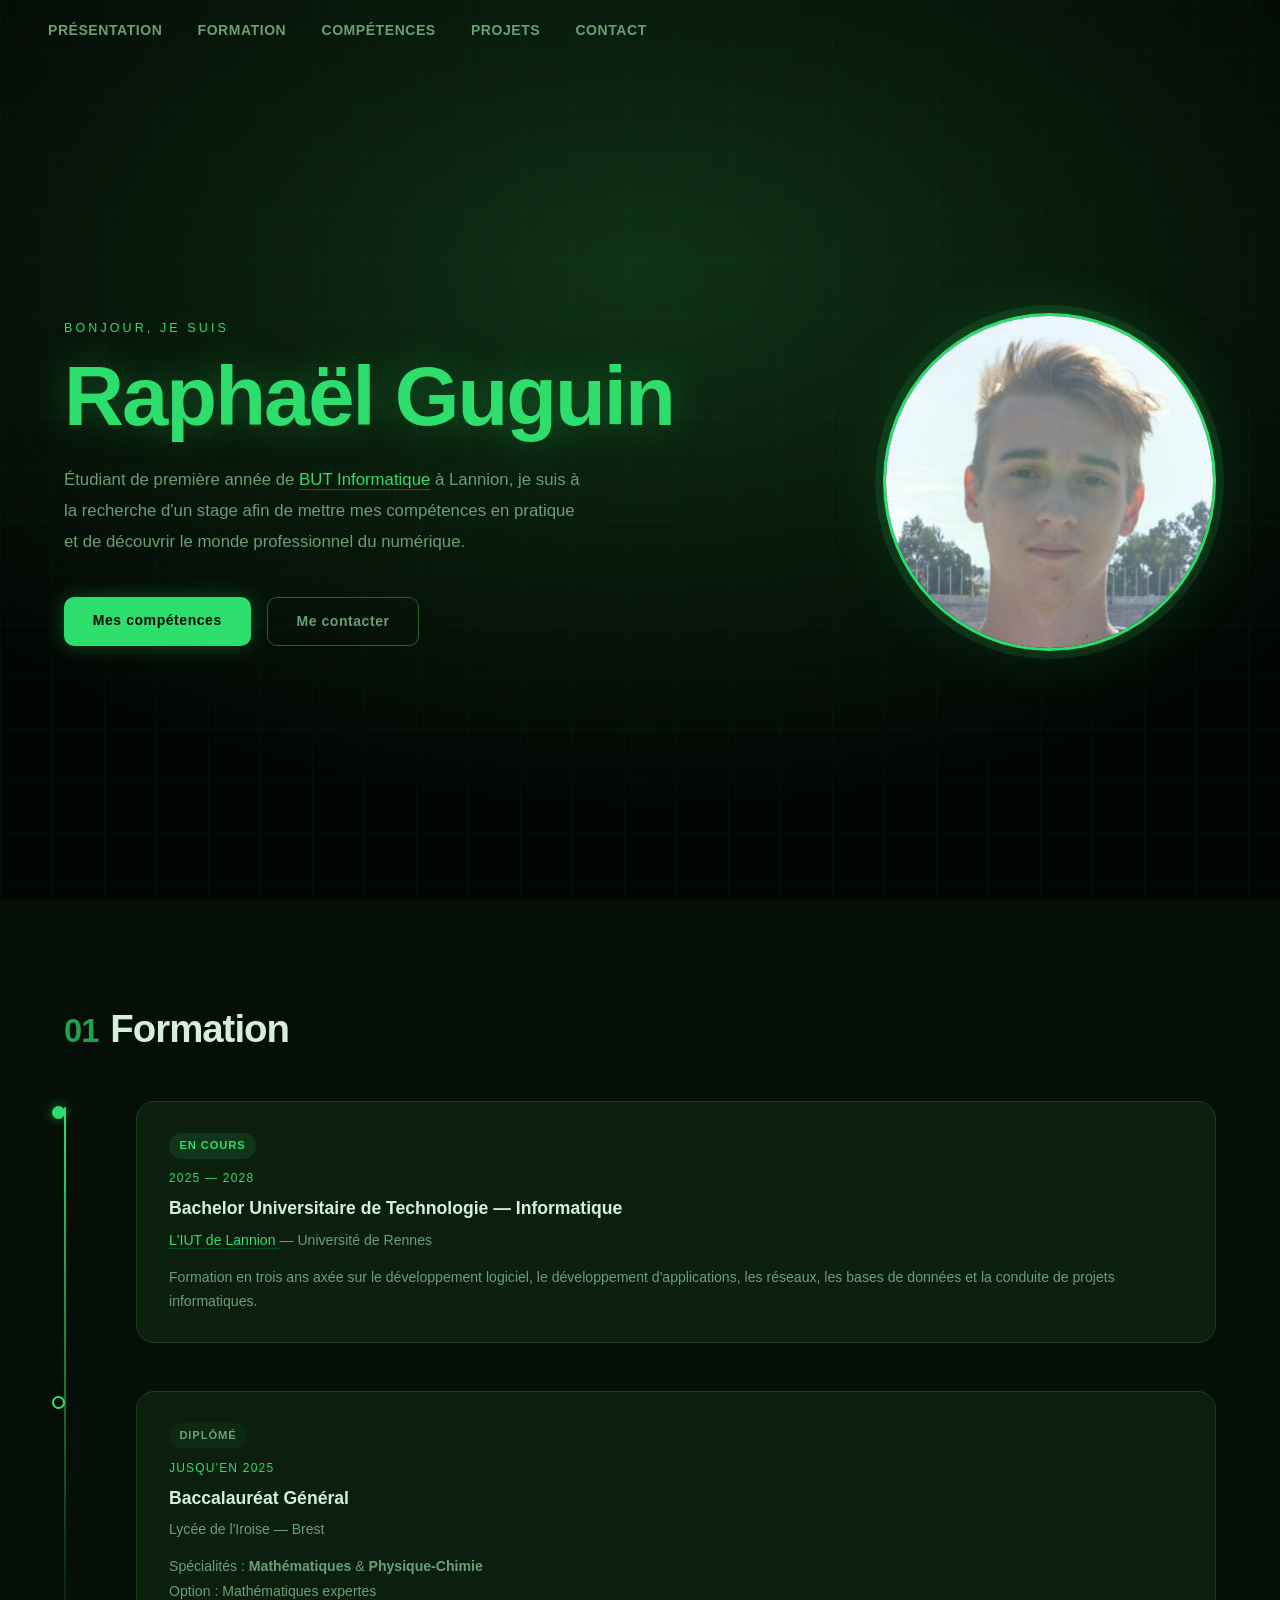
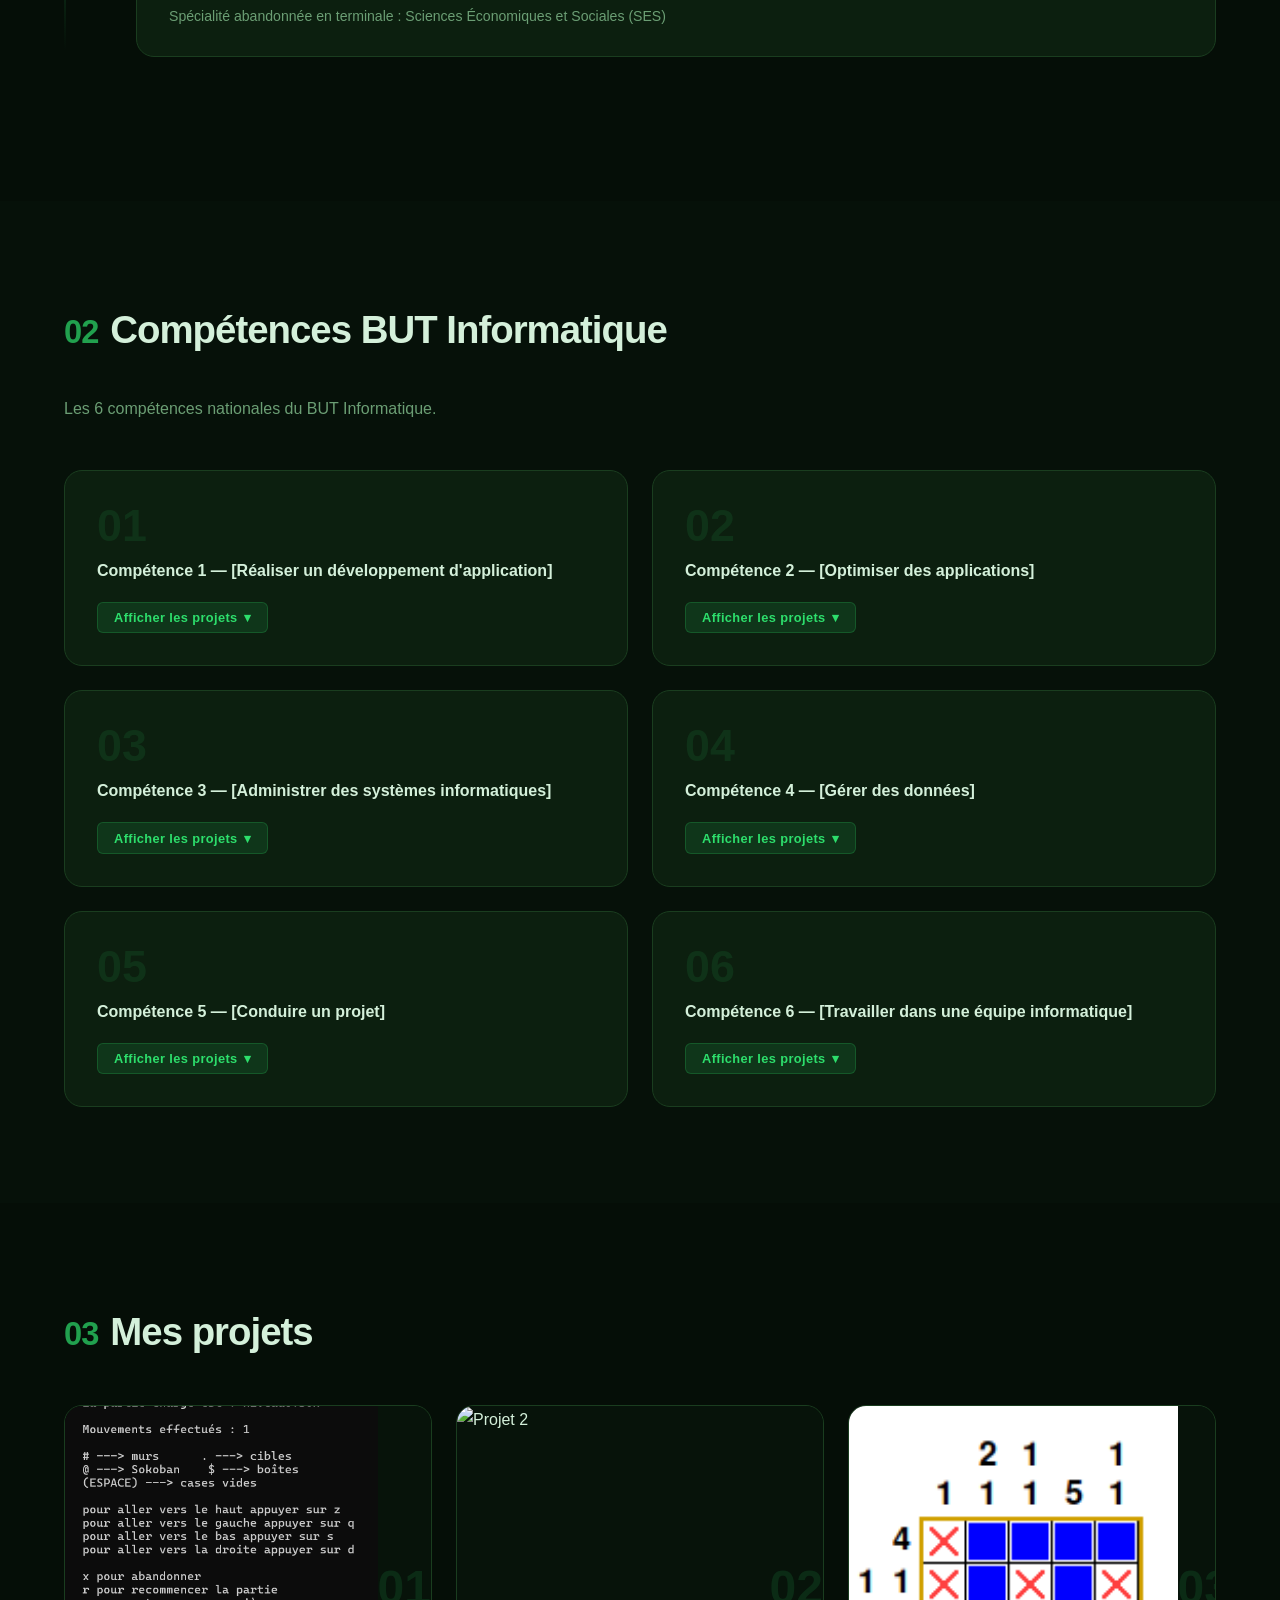
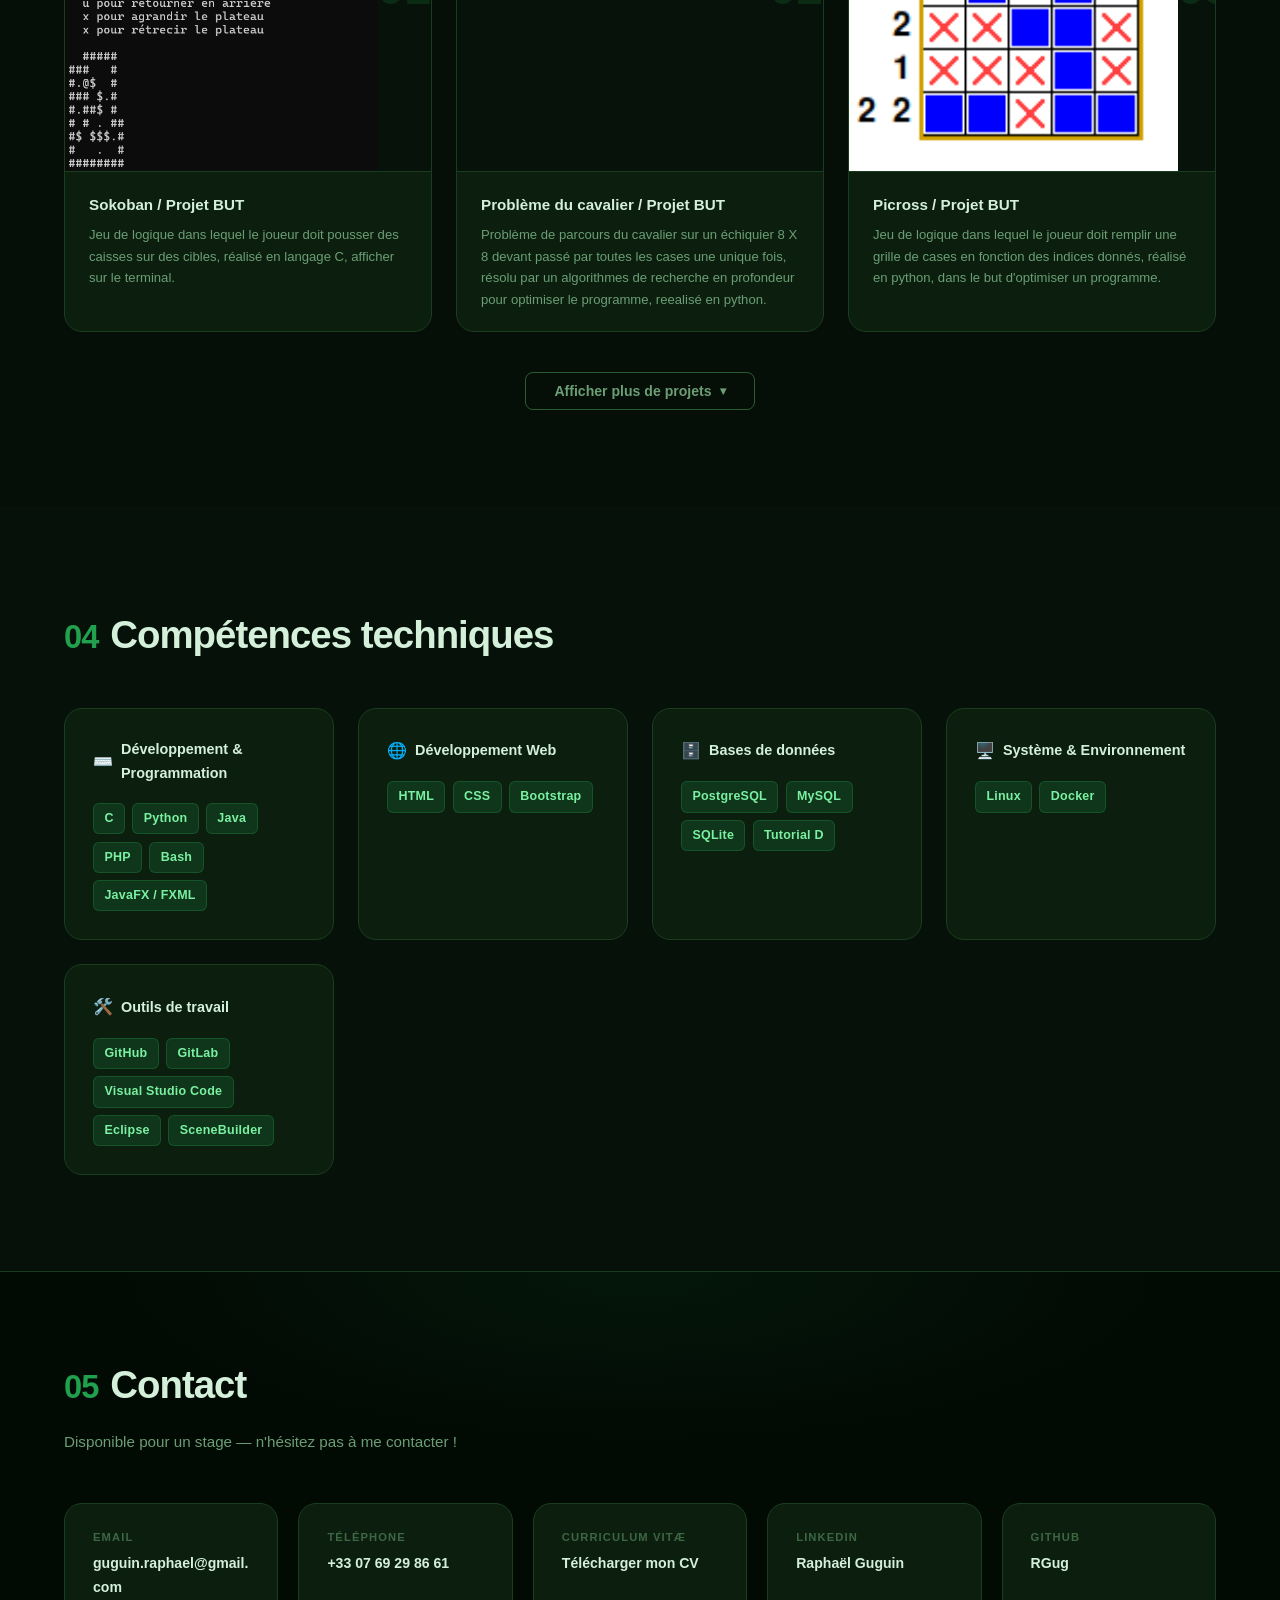
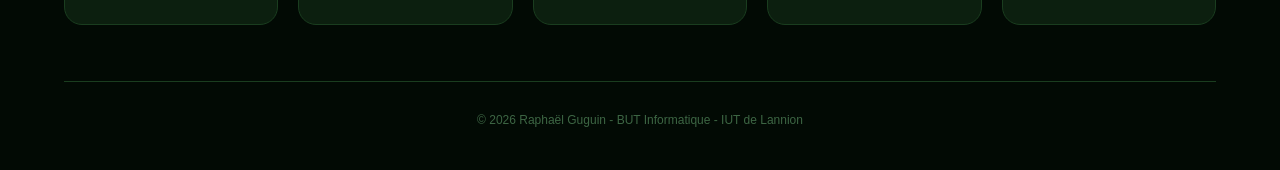
==== index.html @ 4accb58c "Add files via upload" ====
<!DOCTYPE html>
<html lang="fr">
<head>
  <meta charset="UTF-8" />
  <meta name="viewport" content="width=device-width, initial-scale=1.0" />
  <title>Raphaël Guguin — Portfolio BUT Informatique</title>
  <link rel="stylesheet" href="style.css" />
  <link rel="preconnect" href="https://fonts.googleapis.com" />
  <link rel="preconnect" href="https://fonts.gstatic.com" crossorigin />
  <link href="https://fonts.googleapis.com/css2?family=Playfair+Display:wght@400;600;700;800&family=Source+Sans+3:ital,wght@0,300;0,400;0,600;0,700;1,300&display=swap" rel="stylesheet" />
</head>
<body>

  <!-- ══════════════════════════════════════
       NAVBAR STICKY
  ══════════════════════════════════════ -->
  <nav class="navbar" id="navbar">
    <button class="nav-burger" id="nav-burger" aria-label="Menu" onclick="toggleMenu()">
      <span></span><span></span><span></span>
    </button>
    <ul class="nav-links" id="nav-links">
      <li><a href="#presentation" onclick="closeMenu()">Présentation</a></li>
      <li><a href="#formation"    onclick="closeMenu()">Formation</a></li>
      <li><a href="#competences"  onclick="closeMenu()">Compétences</a></li>
      <li><a href="#projets"      onclick="closeMenu()">Projets</a></li>
      <li><a href="#contact"      onclick="closeMenu()">Contact</a></li>
    </ul>
  </nav>

  <!-- ══════════════════════════════════════
       raph / PRÉSENTATION
  ══════════════════════════════════════ -->
  <section class="raph" id="presentation">
    <div class="raph-inner">

      <div class="raph-text">
        <p class="raph-eyebrow">Bonjour, je suis</p>
        <h1 class="raph-name">
          <span class="raph-name-accent">Raphaël Guguin</span>
        </h1>
        <p class="raph-desc">
          Étudiant de première année de
          <a class="lien-but"
             href="https://www.enseignementsup-recherche.gouv.fr/sites/default/files/annexe-2-licence-professionnelle-bachelor-universitaire-de-technologie-informatique-29016.pdf"
             target="_blank" rel="noopener">BUT Informatique</a>
          à Lannion, je suis à la recherche d'un stage afin de mettre mes compétences
          en pratique et de découvrir le monde professionnel du numérique.
          
        </p>
        <div class="raph-actions">
          <a href="#competences" class="btn-primary">Mes compétences</a>
          <a href="#contact"     class="btn-ghost">Me contacter</a>
        </div>
      </div>

      <div class="raph-photo-area">
        <div class="raph-photo-ring">
          
          <img src="images/photoRaphael.jpg" alt="Photo de Raphaël Guguin" class="raph-photo" />
        </div>
        <div class="raph-photo-glow"></div>
      </div>

    </div>
  </section>

  <!-- ══════════════════════════════════════
       FORMATION
  ══════════════════════════════════════ -->
  <section class="section" id="formation">
    <div class="container">
      <h2 class="section-title"><span class="title-num">01</span> Formation</h2>

      <div class="timeline">

        
        <div class="tl-item tl-current fade-in">
          <div class="tl-dot"></div>
          <div class="tl-content">
            <span class="tl-badge">En cours</span>
            <div class="tl-date">2025 — 2028</div>
            <h3 class="tl-title">
              Bachelor Universitaire de Technologie — Informatique
            </h3>
            <p class="tl-school">
              <a href="https://iut-lannion.univ-rennes.fr/" target="_blank" rel="noopener" class="lien-iut">
                L'IUT de Lannion
              </a>
              — Université de Rennes
            </p>
            <p class="tl-detail">
              
              Formation en trois ans axée sur le développement logiciel, le développement d'applications,
              les réseaux, les bases de données et la conduite de projets informatiques.
            </p>
          </div>
        </div>

        <div class="tl-item fade-in">
          <div class="tl-dot"></div>
          <div class="tl-content">
            <span class="tl-badge tl-badge-past">Diplômé</span>
            <div class="tl-date">Jusqu'en 2025</div>
            <h3 class="tl-title">Baccalauréat Général</h3>
            <p class="tl-school">Lycée de l'Iroise — Brest</p>
            <p class="tl-detail">
              Spécialités : <strong>Mathématiques</strong> &amp; <strong>Physique-Chimie</strong><br />
              Option : Mathématiques expertes<br />
              Spécialité abandonnée en terminale : Sciences Économiques et Sociales (SES)
            </p>
          </div>
        </div>

      </div>
    </div>
  </section>

  <!-- ══════════════════════════════════════
       COMPÉTENCES BUT (6)
  ══════════════════════════════════════ -->
  <section class="section section-alt" id="competences">
    <div class="container">
      <h2 class="section-title"><span class="title-num">02</span> Compétences BUT Informatique</h2>
      <p class="section-lead">
        Les 6 compétences nationales du BUT Informatique.
       
      </p>

      <div class="comp-grid" id="comp-grid">

        <!-- ── Compétence 1 ── -->
        <div class="comp-block" data-comp="1">
          <div class="comp-card">
            <span class="comp-num">01</span>
            <h3 class="comp-name">Compétence 1 — [Réaliser un développement d'application]</h3>
            <button class="btn-comp-toggle" onclick="toggleComp(1)">
              <span class="toggle-txt">Afficher les projets</span>
              <span class="toggle-arr">▾</span>
            </button>
          </div>
          <div class="comp-projects" id="cp-1">
            <div class="cp-list">
              <div class="cp-item" onclick="goToProject('projet-1')">
                <div class="cp-img"><span class="cp-img-placeholder">📁</span></div>
                <p class="cp-name">Sokoban</p>
              </div>
              <div class="cp-item" onclick="goToProject('projet-4')">
                <div class="cp-img"><span class="cp-img-placeholder">📁</span></div>
                <p class="cp-name">Site Web</p>
              </div>
            </div>
          </div>
        </div>

        <!-- ── Compétence 2 ── -->
        <div class="comp-block" data-comp="2">
          <div class="comp-card">
            <span class="comp-num">02</span>
            <h3 class="comp-name">Compétence 2 — [Optimiser des applications]</h3>
            <button class="btn-comp-toggle" onclick="toggleComp(2)">
              <span class="toggle-txt">Afficher les projets</span>
              <span class="toggle-arr">▾</span>
            </button>
          </div>
          <div class="comp-projects" id="cp-2">
            <div class="cp-list">
              <div class="cp-item" onclick="goToProject('projet-2')">
                <div class="cp-img"><span class="cp-img-placeholder">📁</span></div>
                <p class="cp-name">Problème du cavalier</p>
              </div>
              <div class="cp-item" onclick="goToProject('projet-3')">
                <div class="cp-img"><span class="cp-img-placeholder">📁</span></div>
                <p class="cp-name">Picross</p>
              </div>
            </div>
          </div>
        </div>

        <!-- ── Compétence 3 ── -->
        <div class="comp-block" data-comp="3">
          <div class="comp-card">
            <span class="comp-num">03</span>
            <h3 class="comp-name">Compétence 3 — [Administrer des systèmes informatiques]</h3>
            <button class="btn-comp-toggle" onclick="toggleComp(3)">
              <span class="toggle-txt">Afficher les projets</span>
              <span class="toggle-arr">▾</span>
            </button>
          </div>
          <div class="comp-projects" id="cp-3">
            <div class="cp-list">
              <div class="cp-item" onclick="goToProject('projet-6')">
                <div class="cp-img"><span class="cp-img-placeholder">📁</span></div>
                <p class="cp-name">Installation d'un poste de développement</p>
              </div>
            </div>
          </div>
        </div>

        <!-- ── Compétence 4 ── -->
        <div class="comp-block" data-comp="4">
          <div class="comp-card">
            <span class="comp-num">04</span>
            <h3 class="comp-name">Compétence 4 — [Gérer des données]</h3>
            <button class="btn-comp-toggle" onclick="toggleComp(4)">
              <span class="toggle-txt">Afficher les projets</span>
              <span class="toggle-arr">▾</span>
            </button>
          </div>
          <div class="comp-projects" id="cp-4">
            <div class="cp-list">
              <div class="cp-item" onclick="goToProject('projet-7')">
                <div class="cp-img"><span class="cp-img-placeholder">📁</span></div>
                <p class="cp-name">Base de Données Parcoursup 2022</p>
              </div>
            </div>
          </div>
        </div>

        <!-- ── Compétence 5 ── -->
        <div class="comp-block" data-comp="5">
          <div class="comp-card">
            <span class="comp-num">05</span>
            <h3 class="comp-name">Compétence 5 — [Conduire un projet]</h3>
            <button class="btn-comp-toggle" onclick="toggleComp(5)">
              <span class="toggle-txt">Afficher les projets</span>
              <span class="toggle-arr">▾</span>
            </button>
          </div>
          <div class="comp-projects" id="cp-5">
            <div class="cp-list">
              <div class="cp-item" onclick="goToProject('projet-5')">
                <div class="cp-img"><span class="cp-img-placeholder">📁</span></div>
                <p class="cp-name">Gestion de Projet (boulangerie)</p>
              </div>
            </div>
          </div>
        </div>

        <!-- ── Compétence 6 ── -->
        <div class="comp-block" data-comp="6">
          <div class="comp-card">
            <span class="comp-num">06</span>
            <h3 class="comp-name">Compétence 6 — [Travailler dans une équipe informatique]</h3>
            <button class="btn-comp-toggle" onclick="toggleComp(6)">
              <span class="toggle-txt">Afficher les projets</span>
              <span class="toggle-arr">▾</span>
            </button>
          </div>
          <div class="comp-projects" id="cp-6">
            <div class="cp-list">
              <div class="cp-item" onclick="goToProject('projet-4')">
                <div class="cp-img"><span class="cp-img-placeholder">📁</span></div>
                <p class="cp-name">Site Web</p>
              </div>
              <div class="cp-item" onclick="goToProject('projet-5')">
                <div class="cp-img"><span class="cp-img-placeholder">📁</span></div>
                <p class="cp-name">Gestion de Projet (boulangerie)</p>
              </div>
            </div>
          </div>
        </div>

      </div>
    </div>
  </section>

  <!-- ══════════════════════════════════════
       TOUS MES PROJETS
  ══════════════════════════════════════ -->
  <section class="section" id="projets">
    <div class="container">
      <h2 class="section-title"><span class="title-num">03</span> Mes projets</h2>

      <div class="proj-grid" id="proj-grid">

        
        <article class="proj-card fade-in" id="projet-1">
          <div class="proj-img">
            <img src="images/Sokoban.png" alt="Projet 1" /> 
            <span class="proj-img-ph">01</span>
          </div>
          <div class="proj-body">
            <h4 class="proj-name">Sokoban / Projet BUT</h4>
            <p class="proj-desc">Jeu de logique dans lequel le joueur doit pousser des caisses sur des cibles, réalisé en langage C, afficher sur le terminal.</p>
          </div>
        </article>

        <article class="proj-card fade-in" id="projet-2">
          <div class="proj-img">
            <img src="images/Cavalier.png" alt="Projet 2" />
            <span class="proj-img-ph">02</span>
          </div>
          <div class="proj-body">
            <h4 class="proj-name">Problème du cavalier / Projet BUT</h4>
            <p class="proj-desc">Problème de parcours du cavalier sur un échiquier 8 X 8 devant passé par toutes les cases une unique fois, résolu par un algorithmes de recherche en profondeur pour optimiser le programme, reealisé en python.</p>
          </div>
        </article>

        <article class="proj-card fade-in" id="projet-3">
          <div class="proj-img">
            <img src="images/picross-plein.png" alt="Projet 3" />
            <span class="proj-img-ph">03</span>
          </div>
          <div class="proj-body">
            <h4 class="proj-name">Picross / Projet BUT</h4>
            <p class="proj-desc">Jeu de logique dans lequel le joueur doit remplir une grille de cases en fonction des indices donnés, réalisé en python, dans le but d'optimiser un programme.</p>
          </div>
        </article>

        <!-- Projets 4-8 masqués -->
        <article class="proj-card proj-hidden fade-in" id="projet-4">
          <div class="proj-img">
            <img src="images/site-web.png" alt="Projet 4" />
            <span class="proj-img-ph">04</span>
          </div>
          <div class="proj-body">
            <h4 class="proj-name">Site Web / Projet BUT</h4>
            <p class="proj-desc">Conception et développement d'un site web responsive, réalisé en HTML, CSS pour un site de tourisme, pour le Royaume-Unis.</p>
          </div>
        </article>

        <article class="proj-card proj-hidden fade-in" id="projet-5">
          <div class="proj-img">
            <img src="images/gestion-de-projet.png" alt="Projet 5" />
            <span class="proj-img-ph">05</span>
          </div>
          <div class="proj-body">
            <h4 class="proj-name">Gestion de Projet / Projet BUT</h4>
            <p class="proj-desc">Imagination de toutes les étapes, en passant par la planification des fonctionnalités au maquettage, pour la conception d'une application, afin d'aider une boulangerie à optimiser sa gestion de stock et de vente.</p>
          </div>
        </article>

        <article class="proj-card proj-hidden fade-in" id="projet-6">
          <div class="proj-img">
            <img src="images/auto-conversion.png" alt="Projet 6" />
            <span class="proj-img-ph">06</span>
          </div>
          <div class="proj-body">
            <h4 class="proj-name">Installation d'un poste pour le développement / Projet BUT</h4>
            <p class="proj-desc">Installation et configuration d'un poste de développement, réalisé en bash et PHP, pour faciliter la conversion de différents types de fichiers reçus, pour la création d'un site web.</p>
          </div>
        </article>

        <article class="proj-card proj-hidden fade-in" id="projet-7">
          <div class="proj-img">
            <img src="images/Base-de-donne.png" alt="Projet 7" />
            <span class="proj-img-ph">07</span>
          </div>
          <div class="proj-body">
            <h4 class="proj-name">Base de Données de parcoursup 2022/ Projet BUT</h4>
            <p class="proj-desc">Mise en place d'une base de données pour stocker et gérer les informations des candidats sur parcoursup 2022, sur SQLWorbench.</p>
          </div>
        </article>

      </div>

      <div class="proj-toggle-wrap">
        <button class="btn-show-more" id="btn-projs" onclick="toggleAllProjects()">
          Afficher plus de projets <span class="btn-arr">▾</span>
        </button>
      </div>

    </div>
  </section>

  <!-- ══════════════════════════════════════
       COMPÉTENCES TECHNIQUES
  ══════════════════════════════════════ -->
  <section class="section section-alt" id="skills">
    <div class="container">
      <h2 class="section-title"><span class="title-num">04</span> Compétences techniques</h2>

      <div class="skills-grid">

        <div class="sk-cat fade-in">
          <h3 class="sk-cat-title"><span class="sk-ico">⌨️</span> Développement &amp; Programmation</h3>
          <ul class="sk-tags">
            <li><span class="tag">C</span></li>
            <li><span class="tag">Python</span></li>
            <li><span class="tag">Java</span></li>
            <li><span class="tag">PHP</span></li>
            <li><span class="tag">Bash</span></li>
            <li><span class="tag">JavaFX / FXML</span></li>
          </ul>
        </div>

        <div class="sk-cat fade-in">
          <h3 class="sk-cat-title"><span class="sk-ico">🌐</span> Développement Web</h3>
          <ul class="sk-tags">
            <li><span class="tag">HTML</span></li>
            <li><span class="tag">CSS</span></li>
            <li><span class="tag">Bootstrap</span></li>
          </ul>
        </div>

        <div class="sk-cat fade-in">
          <h3 class="sk-cat-title"><span class="sk-ico">🗄️</span> Bases de données</h3>
          <ul class="sk-tags">
            <li><span class="tag">PostgreSQL</span></li>
            <li><span class="tag">MySQL</span></li>
            <li><span class="tag">SQLite</span></li>
            <li><span class="tag">Tutorial D</span></li>
          </ul>
        </div>

        <div class="sk-cat fade-in">
          <h3 class="sk-cat-title"><span class="sk-ico">🖥️</span> Système &amp; Environnement</h3>
          <ul class="sk-tags">
            <li><span class="tag">Linux</span></li>
            <li><span class="tag">Docker</span></li>
          </ul>
        </div>

        <div class="sk-cat fade-in">
          <h3 class="sk-cat-title"><span class="sk-ico">🛠️</span> Outils de travail</h3>
          <ul class="sk-tags">
            <li><span class="tag">GitHub</span></li>
            <li><span class="tag">GitLab</span></li>
            <li><span class="tag">Visual Studio Code</span></li>
            <li><span class="tag">Eclipse</span></li>
            <li><span class="tag">SceneBuilder</span></li>
          </ul>
        </div>

      </div>
    </div>
  </section>

  <!-- ══════════════════════════════════════
       FOOTER / CONTACT
  ══════════════════════════════════════ -->
  <footer class="footer" id="contact">
    <div class="container">
      <h2 class="footer-title">Contact</h2>
      <p class="footer-intro">
        
        Disponible pour un stage — n'hésitez pas à me contacter !
      </p>

      <div class="contact-grid">

        <a href="mailto:guguin.raphael@gmail.com" class="contact-card">
          
          <span class="contact-label">Email</span>
          <span class="contact-value">guguin.raphael@gmail.com</span>
        </a>

        <a href="tel:+330769298661" class="contact-card">
          
          <span class="contact-label">Téléphone</span>
          <span class="contact-value">+33 07 69 29 86 61</span>
        </a>

        <a href="CV_Raphael_Guguin.pdf" download class="contact-card">
          
          <span class="contact-label">Curriculum Vitæ</span>
          <span class="contact-value">Télécharger mon CV</span>
        </a>

        <a href="https://www.linkedin.com/in/rapha%C3%ABl-guguin-73095a3b4/" target="_blank" rel="noopener" class="contact-card">
          
          <span class="contact-label">LinkedIn</span>
          <span class="contact-value">Raphaël Guguin</span>
        </a>

        <a href="https://github.com/RGug" target="_blank" rel="noopener" class="contact-card">
          
          <span class="contact-label">GitHub</span>
          <span class="contact-value">RGug</span>
        </a>

      </div>

      <p class="footer-copy">© 2026 Raphaël Guguin - BUT Informatique - IUT de Lannion</p>
    </div>
  </footer>

  <!-- ══════════════════════════════════════
       JAVASCRIPT
  ══════════════════════════════════════ -->
  <script>
    /* ── Navbar scroll ── */
    const navbar = document.getElementById('navbar');
    window.addEventListener('scroll', () => {
      navbar.classList.toggle('nav-scrolled', window.scrollY > 50);
    });

    /* ── Burger menu mobile ── */
    function toggleMenu() {
      document.getElementById('nav-links').classList.toggle('open');
      document.getElementById('nav-burger').classList.toggle('active');
    }
    function closeMenu() {
      document.getElementById('nav-links').classList.remove('open');
      document.getElementById('nav-burger').classList.remove('active');
    }

    /* ── Compétences : toggle projets avec réorganisation de la grille ──
       Logique :
       - La compétence ouverte passe en pleine largeur (grid-column: 1 / -1)
       - Les projets s'insèrent juste en dessous dans le flux CSS grid
       - Si une compétence de droite était "après" elle repasse sous les projets
    ── */
    let openComp = null;

    function toggleComp(n) {
      const grid   = document.getElementById('comp-grid');
      const block  = grid.querySelector(`.comp-block[data-comp="${n}"]`);
      const panel  = document.getElementById(`cp-${n}`);
      const btn    = block.querySelector('.btn-comp-toggle');

      /* Ferme l'éventuel ouvert */
      if (openComp !== null && openComp !== n) {
        const prevBlock = grid.querySelector(`.comp-block[data-comp="${openComp}"]`);
        const prevPanel = document.getElementById(`cp-${openComp}`);
        prevPanel.classList.remove('cp-open');
        prevBlock.classList.remove('comp-expanded');
        const prevBtn = prevBlock.querySelector('.btn-comp-toggle');
        prevBtn.querySelector('.toggle-txt').textContent = 'Afficher les projets';
        prevBtn.querySelector('.toggle-arr').textContent = '▾';
      }

      const isOpen = panel.classList.contains('cp-open');

      if (isOpen) {
        panel.classList.remove('cp-open');
        block.classList.remove('comp-expanded');
        btn.querySelector('.toggle-txt').textContent = 'Afficher les projets';
        btn.querySelector('.toggle-arr').textContent = '▾';
        openComp = null;
      } else {
        block.classList.add('comp-expanded');
        panel.classList.add('cp-open');
        btn.querySelector('.toggle-txt').textContent = 'Masquer les projets';
        btn.querySelector('.toggle-arr').textContent = '▴';
        openComp = n;
        /* Scroll doux vers le bloc */
        setTimeout(() => block.scrollIntoView({ behavior: 'smooth', block: 'start' }), 50);
      }
    }

    /* ── Navigation vers un projet depuis compétences ── */
    function goToProject(id) {
      const el = document.getElementById(id);
      if (!el) return;
      /* Rend visible si caché */
      el.style.display = 'flex';
      el.scrollIntoView({ behavior: 'smooth', block: 'center' });
      el.classList.add('proj-highlight');
      setTimeout(() => el.classList.remove('proj-highlight'), 2000);
    }

    /* ── Projets : afficher plus ── */
    let projVisible = false;
    function toggleAllProjects() {
      projVisible = !projVisible;
      document.querySelectorAll('.proj-hidden').forEach(el => {
        el.style.display = projVisible ? 'flex' : 'none';
      });
      const btn = document.getElementById('btn-projs');
      btn.innerHTML = projVisible
        ? 'Afficher moins <span class="btn-arr">▴</span>'
        : 'Afficher plus de projets <span class="btn-arr">▾</span>';
    }

    /* ── Intersection Observer (animations entrée) ── */
    const io = new IntersectionObserver((entries) => {
      entries.forEach(e => {
        if (e.isIntersecting) {
          e.target.classList.add('visible');
          io.unobserve(e.target);
        }
      });
    }, { threshold: 0.08 });

    document.querySelectorAll('.fade-in, .tl-item, .comp-block, .sk-cat').forEach(el => io.observe(el));
  </script>

</body>
</html>
---- style.css ----
/* ============================================================
   style.css — Portfolio Raphaël Guguin
   Charte : Noir → Vert foncé · Fond radial vert centré
   Polices : Oxanium (titres) + Nunito (corps)
   ============================================================ */

/* ── Variables ── */
:root {
  /* Palette */
  --bg:           #050e07;          /* noir très foncé */
  --bg-radial:    #0a1f0d;          /* vert nuit */
  --bg-glow:      #0f3318;          /* vert centre du dégradé */
  --bg-alt:       #07130a;          /* sections alternées */
  --card:         #0c1f0f;          /* fond carte */
  --card-hover:   #102515;
  --border:       #1a3d1f;
  --border-light: #2a5c32;

  /* Couleurs */
  --green:        #2dde6c;          /* vert vif accent principal */
  --green-dim:    rgba(45,222,108,.12);
  --green-mid:    #1aaa4a;
  --text:         #d4f0da;          /* blanc verdâtre */
  --text-muted:   #6b9e74;
  --text-dim:     #3d6644;

  /* Typographie */
  --font-head: 'Oxanium', sans-serif;
  --font-body: 'Nunito', sans-serif;

  /* Misc */
  --radius:   10px;
  --radius-lg: 18px;
  --shadow:   0 6px 40px rgba(0,0,0,.6);
  --tr:       0.3s cubic-bezier(.4,0,.2,1);
}

/* ── Reset ── */
*, *::before, *::after { box-sizing: border-box; margin: 0; padding: 0; }
html { scroll-behavior: smooth; }
body {
  font-family: var(--font-body);
  background-color: var(--bg);
  /* Fond dégradé radial : vert qui s'éclaire au centre, s'assombrit sur les côtés */
  background-image:
    radial-gradient(ellipse 70% 60% at 50% 30%,
      var(--bg-glow)   0%,
      var(--bg-radial) 40%,
      var(--bg)        80%,
      #020603         100%);
  background-attachment: fixed;
  color: var(--text);
  font-size: 16px;
  line-height: 1.7;
  overflow-x: hidden;
  min-height: 100vh;
}
a { text-decoration: none; color: inherit; }
ul { list-style: none; }
img { display: block; max-width: 100%; }
strong { font-weight: 600; }

/* ── Scrollbar discrète ── */
::-webkit-scrollbar { width: 6px; }
::-webkit-scrollbar-track { background: var(--bg); }
::-webkit-scrollbar-thumb { background: var(--border-light); border-radius: 3px; }

/* ============================================================
   NAVBAR
   ============================================================ */
.navbar {
  position: fixed;
  top: 0; left: 0; right: 0;
  z-index: 900;
  display: flex;
  align-items: center;
  justify-content: space-between;
  padding: 1rem 3rem;
  transition: background var(--tr), border-color var(--tr), backdrop-filter var(--tr);
  border-bottom: 1px solid transparent;
}

.nav-scrolled {
  background: rgba(5, 14, 7, 0.88);
  backdrop-filter: blur(14px);
  border-color: var(--border);
}

.nav-brand {
  font-family: var(--font-head);
  font-size: 1.55rem;
  font-weight: 800;
  letter-spacing: -1px;
  color: var(--text);
}
.nav-dot { color: var(--green); }

.nav-links {
  display: flex;
  gap: 2.2rem;
  align-items: center;
}
.nav-links a {
  font-size: 0.875rem;
  font-weight: 600;
  letter-spacing: 0.04em;
  text-transform: uppercase;
  color: var(--text-muted);
  transition: color var(--tr);
  position: relative;
  padding-bottom: 2px;
}
.nav-links a::after {
  content: '';
  position: absolute;
  bottom: -2px; left: 0; right: 0;
  height: 1px;
  background: var(--green);
  transform: scaleX(0);
  transform-origin: left;
  transition: transform var(--tr);
}
.nav-links a:hover { color: var(--green); }
.nav-links a:hover::after { transform: scaleX(1); }

/* Burger */
.nav-burger {
  display: none;
  flex-direction: column;
  gap: 5px;
  background: none;
  border: none;
  cursor: pointer;
  padding: 4px;
}
.nav-burger span {
  display: block;
  width: 24px; height: 2px;
  background: var(--text);
  border-radius: 2px;
  transition: transform var(--tr), opacity var(--tr);
}
.nav-burger.active span:nth-child(1) { transform: translateY(7px) rotate(45deg); }
.nav-burger.active span:nth-child(2) { opacity: 0; }
.nav-burger.active span:nth-child(3) { transform: translateY(-7px) rotate(-45deg); }

/* ============================================================
   raph
   ============================================================ */
.raph {
  min-height: 100vh;
  display: flex;
  flex-direction: column;
  justify-content: center;
  padding: 9rem 4rem 5rem;
  position: relative;
  overflow: hidden;
}

/* Grille déco */
.raph::before {
  content: '';
  position: absolute;
  inset: 0;
  background-image:
    linear-gradient(rgba(45,222,108,.03) 1px, transparent 1px),
    linear-gradient(90deg, rgba(45,222,108,.03) 1px, transparent 1px);
  background-size: 52px 52px;
  pointer-events: none;
}

.raph-inner {
  position: relative;
  z-index: 1;
  display: flex;
  align-items: center;
  justify-content: space-between;
  gap: 4rem;
  max-width: 1200px;
  margin: 0 auto;
  width: 100%;
}

.raph-text { flex: 1; }

.raph-eyebrow {
  font-family: var(--font-head);
  font-size: 0.78rem;
  letter-spacing: 0.25em;
  text-transform: uppercase;
  color: var(--green);
  margin-bottom: 1rem;
}

.raph-name {
  font-family: var(--font-head);
  font-size: clamp(3rem, 6.5vw, 5.8rem);
  font-weight: 800;
  line-height: 1.0;
  letter-spacing: -2px;
  margin-bottom: 1.6rem;
  animation: fadeUp .8s ease both;
}
.raph-name-accent {
  color: var(--green);
  text-shadow: 0 0 40px rgba(45,222,108,.35);
}

.raph-desc {
  font-size: 1.05rem;
  color: var(--text-muted);
  max-width: 520px;
  margin-bottom: 2.5rem;
  line-height: 1.85;
  animation: fadeUp .8s .15s ease both;
}

.lien-but {
  color: var(--green);
  border-bottom: 1px solid rgba(45,222,108,.35);
  transition: border-color var(--tr), color var(--tr);
}
.lien-but:hover { border-color: var(--green); }

.raph-actions {
  display: flex;
  gap: 1rem;
  flex-wrap: wrap;
  animation: fadeUp .8s .3s ease both;
}

/* ── Photo ── */
.raph-photo-area {
  position: relative;
  flex-shrink: 0;
  width: clamp(220px, 26vw, 360px);
  animation: fadeIn 1s .4s ease both;
}

.raph-photo-ring {
  position: relative;
  width: 100%;
  padding-top: 100%;
  border-radius: 50%;
  overflow: hidden;
  border: 3px solid var(--green);
  box-shadow:
    0 0 0 8px var(--green-dim),
    0 0 60px rgba(45,222,108,.18),
    var(--shadow);
}

.raph-photo {
  position: absolute;
  inset: 0;
  width: 100%; height: 100%;
  object-fit: cover;
  /* placeholder si image manquante */
  background: var(--card);
}

/* Texte fallback si pas d'image */
.raph-photo-ring::after {
  content: 'Ta photo ici 📷';
  position: absolute;
  inset: 0;
  display: flex;
  align-items: center;
  justify-content: center;
  font-size: 1rem;
  color: var(--text-muted);
  text-align: center;
  padding: 1rem;
  z-index: -1;
}

.raph-photo-glow {
  position: absolute;
  inset: -20px;
  border-radius: 50%;
  background: radial-gradient(circle, rgba(45,222,108,.12) 0%, transparent 70%);
  pointer-events: none;
  animation: pulse-glow 3s ease-in-out infinite;
}

@keyframes pulse-glow {
  0%, 100% { opacity: 0.6; transform: scale(1); }
  50%       { opacity: 1;   transform: scale(1.05); }
}

/* Scroll hint */
.raph-scroll {
  position: absolute;
  bottom: 2rem; left: 50%;
  transform: translateX(-50%);
  font-size: 0.72rem;
  letter-spacing: 0.2em;
  text-transform: uppercase;
  color: var(--text-dim);
  animation: bounce 2.5s ease-in-out infinite;
}
@keyframes bounce {
  0%, 100% { transform: translateX(-50%) translateY(0); }
  50%       { transform: translateX(-50%) translateY(8px); }
}

/* ============================================================
   BOUTONS
   ============================================================ */
.btn-primary {
  display: inline-block;
  padding: .72rem 1.8rem;
  background: var(--green);
  color: #050e07;
  font-family: var(--font-head);
  font-weight: 700;
  font-size: .875rem;
  letter-spacing: .04em;
  border-radius: var(--radius);
  transition: opacity var(--tr), transform var(--tr), box-shadow var(--tr);
  box-shadow: 0 0 20px rgba(45,222,108,.3);
}
.btn-primary:hover {
  opacity: .88;
  transform: translateY(-2px);
  box-shadow: 0 0 30px rgba(45,222,108,.5);
}

.btn-ghost {
  display: inline-block;
  padding: .72rem 1.8rem;
  border: 1.5px solid var(--border-light);
  color: var(--text-muted);
  font-family: var(--font-head);
  font-weight: 600;
  font-size: .875rem;
  letter-spacing: .04em;
  border-radius: var(--radius);
  transition: border-color var(--tr), color var(--tr), transform var(--tr);
}
.btn-ghost:hover { border-color: var(--green); color: var(--green); transform: translateY(-2px); }

/* ============================================================
   SECTIONS
   ============================================================ */
.section     { padding: 6rem 4rem; }
.section-alt { background: rgba(7,19,10,.6); }

.container { max-width: 1200px; margin: 0 auto; width: 100%; }

.section-title {
  font-family: var(--font-head);
  font-size: clamp(1.7rem, 3vw, 2.6rem);
  font-weight: 800;
  letter-spacing: -1px;
  margin-bottom: 2.5rem;
  color: var(--text);
  display: flex;
  align-items: baseline;
  gap: .75rem;
}
.title-num {
  font-size: .85em;
  color: var(--green);
  opacity: .7;
}

.section-lead {
  color: var(--text-muted);
  margin-top: -.5rem;
  margin-bottom: 3rem;
  max-width: 600px;
}

/* ============================================================
   TIMELINE
   ============================================================ */
.timeline {
  position: relative;
  padding-left: 2rem;
}
.timeline::before {
  content: '';
  position: absolute;
  left: 0; top: 6px; bottom: 6px;
  width: 2px;
  background: linear-gradient(to bottom, var(--green), transparent);
  border-radius: 1px;
}

.tl-item {
  position: relative;
  padding-left: 2.5rem;
  margin-bottom: 3rem;
  opacity: 0;
  transform: translateX(-18px);
  transition: opacity .6s ease, transform .6s ease;
}
.tl-item.visible { opacity: 1; transform: translateX(0); }

.tl-dot {
  position: absolute;
  left: -2.75rem;
  top: .3rem;
  width: 13px; height: 13px;
  border-radius: 50%;
  border: 2px solid var(--green);
  background: var(--bg);
}
.tl-current .tl-dot {
  background: var(--green);
  box-shadow: 0 0 12px rgba(45,222,108,.6);
}

.tl-badge {
  display: inline-block;
  font-size: .7rem;
  font-weight: 700;
  letter-spacing: .08em;
  text-transform: uppercase;
  padding: .2rem .65rem;
  border-radius: 100px;
  background: var(--green-dim);
  color: var(--green);
  margin-bottom: .6rem;
}
.tl-badge-past { background: rgba(45,222,108,.05); color: var(--text-muted); }

.tl-date {
  font-family: var(--font-head);
  font-size: .75rem;
  letter-spacing: .1em;
  text-transform: uppercase;
  color: var(--green);
  margin-bottom: .35rem;
}

.tl-content {
  background: var(--card);
  border: 1px solid var(--border);
  border-radius: var(--radius-lg);
  padding: 1.75rem 2rem;
  transition: border-color var(--tr), box-shadow var(--tr);
}
.tl-content:hover {
  border-color: var(--border-light);
  box-shadow: 0 4px 24px rgba(0,0,0,.4);
}

.tl-title {
  font-family: var(--font-head);
  font-size: 1.1rem;
  font-weight: 700;
  margin-bottom: .3rem;
  color: var(--text);
}
.tl-school {
  font-size: .88rem;
  color: var(--text-muted);
  margin-bottom: .75rem;
}
.lien-iut {
  color: var(--green);
  border-bottom: 1px dotted rgba(45,222,108,.35);
  transition: border-color var(--tr);
}
.lien-iut:hover { border-color: var(--green); }
.tl-detail {
  font-size: .88rem;
  color: var(--text-muted);
  line-height: 1.75;
}

/* ============================================================
   COMPÉTENCES — GRILLE 2×2 avec expansion pleine largeur
   ============================================================ */
.comp-grid {
  display: grid;
  grid-template-columns: 1fr 1fr;
  gap: 1.5rem;
}

/* Le bloc en entier : carte + panneau projets */
.comp-block {
  /* On le traite comme un item normal de la grille */
  opacity: 0;
  transform: translateY(14px);
  transition: opacity .5s ease, transform .5s ease;
  /* Permet au panneau projets d'aller sous sur toute la largeur */
  display: contents; /* on utilise display:contents pour que ses enfants soient dans la grille */
}
.comp-block.visible { opacity: 1; transform: translateY(0); }

/*
  Comme display:contents retire .comp-block de la grille,
  on donne les styles d'animation aux enfants directs.
*/
.comp-block > .comp-card,
.comp-block > .comp-projects {
  opacity: inherit;
  transform: inherit;
  transition: inherit;
}

.comp-card {
  background: var(--card);
  border: 1px solid var(--border);
  border-radius: var(--radius-lg);
  padding: 2rem;
  display: flex;
  flex-direction: column;
  gap: .75rem;
  transition: border-color var(--tr), box-shadow var(--tr);
  cursor: default;
}
.comp-card:hover { border-color: var(--border-light); }
.comp-expanded > .comp-card { border-color: var(--green); box-shadow: 0 0 24px rgba(45,222,108,.12); }

/* Quand expanded, la carte prend une colonne, les projets l'autre
   Non — la demande : pleine largeur. On gère différemment avec une surcharge. */

/*
  Approche : .comp-block redevient un block normal (pas display:contents).
  On le met en "grid-column: 1 / -1" quand expanded.
  L'animation est sur le bloc.
*/
.comp-block {
  display: block; /* reset display:contents → block simple */
  border-radius: var(--radius-lg);
}
.comp-block.comp-expanded {
  grid-column: 1 / -1;
}

.comp-num {
  font-family: var(--font-head);
  font-size: 2.8rem;
  font-weight: 800;
  color: rgba(45,222,108,.1);
  line-height: 1;
}

.comp-name {
  font-family: var(--font-head);
  font-size: 1rem;
  font-weight: 700;
  color: var(--text);
  line-height: 1.4;
}

.comp-desc {
  font-size: .88rem;
  color: var(--text-muted);
  flex: 1;
  line-height: 1.75;
}

.btn-comp-toggle {
  display: inline-flex;
  align-items: center;
  gap: .4rem;
  width: fit-content;
  margin-top: .5rem;
  padding: .45rem 1rem;
  background: var(--green-dim);
  border: 1px solid rgba(45,222,108,.2);
  border-radius: 6px;
  color: var(--green);
  font-family: var(--font-body);
  font-size: .8rem;
  font-weight: 700;
  letter-spacing: .03em;
  cursor: pointer;
  transition: background var(--tr), border-color var(--tr), color var(--tr);
}
.btn-comp-toggle:hover { background: rgba(45,222,108,.2); border-color: var(--green); }

/* Panneau projets sous la compétence */
.comp-projects {
  display: none;
  padding: 1.5rem 0 .5rem;
}
.comp-projects.cp-open { display: block; }

.cp-list {
  display: flex;
  gap: 1.25rem;
  flex-wrap: wrap;
}

.cp-item {
  display: flex;
  flex-direction: column;
  align-items: center;
  gap: .6rem;
  cursor: pointer;
  transition: transform var(--tr);
}
.cp-item:hover { transform: translateY(-4px); }

.cp-img {
  width: 240px; height: 240px;
  border-radius: var(--radius);
  border: 1px solid var(--border);
  background: var(--card);
  overflow: hidden;
  display: flex;
  align-items: center;
  justify-content: center;
  transition: border-color var(--tr);
}
.cp-item:hover .cp-img { border-color: var(--green); box-shadow: 0 0 16px rgba(45,222,108,.2); }
.cp-img img { width: 100%; height: 100%; object-fit: cover; }
.cp-img-placeholder { font-size: 2rem; color: var(--text-dim); }

.cp-name {
  font-size: .85rem;
  font-weight: 600;
  color: var(--text);
  text-align: center;
  min-height: 1.2em;
}

/* ============================================================
   PROJETS — Grille 3×3
   ============================================================ */
.proj-grid {
  display: grid;
  grid-template-columns: repeat(3, 1fr);
  gap: 1.5rem;
  margin-top: 1rem;
}

.proj-card {
  display: flex;
  flex-direction: column;
  background: var(--card);
  border: 1px solid var(--border);
  border-radius: var(--radius-lg);
  overflow: hidden;
  opacity: 0;
  transform: translateY(12px);
  transition: opacity .5s ease, transform .5s ease,
              border-color var(--tr), box-shadow var(--tr);
}
.proj-card.visible  { opacity: 1; transform: translateY(0); }
.proj-card:hover    { border-color: var(--border-light); box-shadow: 0 8px 32px rgba(0,0,0,.45); }
.proj-card.proj-hidden { display: none; }
.proj-card.proj-highlight {
  border-color: var(--green);
  box-shadow: 0 0 28px rgba(45,222,108,.25);
}

.proj-img {
  width: 100%;
  aspect-ratio: 1 / 1;
  background: var(--bg-alt);
  border-bottom: 1px solid var(--border);
  display: flex;
  align-items: center;
  justify-content: center;
  overflow: hidden;
}
.proj-img img { width: 100%; height: 100%; object-fit: cover; }

.proj-img-ph {
  font-family: var(--font-head);
  font-size: 3rem;
  font-weight: 800;
  color: rgba(45,222,108,.12);
}

.proj-body { padding: 1.25rem 1.5rem; flex: 1; }
.proj-name {
  font-family: var(--font-head);
  font-size: .95rem;
  font-weight: 700;
  margin-bottom: .4rem;
  color: var(--text);
  min-height: 1.3em;
}
.proj-desc { font-size: .82rem; color: var(--text-muted); line-height: 1.65; }

.proj-toggle-wrap {
  display: flex;
  justify-content: center;
  margin-top: 2.5rem;
}

.btn-show-more {
  display: inline-flex;
  align-items: center;
  gap: .5rem;
  padding: .65rem 1.8rem;
  border: 1.5px solid var(--border-light);
  border-radius: 8px;
  background: transparent;
  color: var(--text-muted);
  font-family: var(--font-body);
  font-size: .88rem;
  font-weight: 600;
  cursor: pointer;
  transition: border-color var(--tr), color var(--tr);
}
.btn-show-more:hover { border-color: var(--green); color: var(--green); }
.btn-arr { font-size: .75rem; }

/* ============================================================
   COMPÉTENCES TECHNIQUES
   ============================================================ */
.skills-grid {
  display: grid;
  grid-template-columns: repeat(auto-fill, minmax(250px, 1fr));
  gap: 1.5rem;
  margin-top: 1rem;
}

.sk-cat {
  background: var(--card);
  border: 1px solid var(--border);
  border-radius: var(--radius-lg);
  padding: 1.75rem;
  opacity: 0;
  transform: translateY(12px);
  transition: opacity .5s ease, transform .5s ease, border-color var(--tr);
}
.sk-cat.visible { opacity: 1; transform: translateY(0); }
.sk-cat:hover   { border-color: var(--border-light); }

.sk-cat-title {
  font-family: var(--font-head);
  font-size: .9rem;
  font-weight: 700;
  color: var(--text);
  margin-bottom: 1.1rem;
  display: flex;
  align-items: center;
  gap: .5rem;
}
.sk-ico { font-size: 1rem; }

.sk-tags {
  display: flex;
  flex-wrap: wrap;
  gap: .45rem;
}

.tag {
  display: inline-block;
  padding: .25rem .65rem;
  border-radius: 6px;
  background: var(--green-dim);
  border: 1px solid rgba(45,222,108,.18);
  color: #7af0a2;
  font-size: .78rem;
  font-weight: 600;
  letter-spacing: .02em;
  transition: background var(--tr), border-color var(--tr), color var(--tr);
  cursor: default;
}
.tag:hover { background: rgba(45,222,108,.22); border-color: var(--green); color: var(--green); }

/* ============================================================
   FOOTER / CONTACT
   ============================================================ */
.footer {
  background: rgba(3, 10, 5, 0.95);
  border-top: 1px solid var(--border);
  padding: 5rem 4rem 2.5rem;
  position: relative;
  overflow: hidden;
}
.footer::before {
  content: '';
  position: absolute;
  inset: 0;
  background: radial-gradient(ellipse 60% 50% at 50% 0%, rgba(45,222,108,.06) 0%, transparent 70%);
  pointer-events: none;
}

.footer .container { position: relative; z-index: 1; }

.footer-title {
  font-family: var(--font-head);
  font-size: clamp(1.7rem, 3vw, 2.6rem);
  font-weight: 800;
  letter-spacing: -1px;
  margin-bottom: .75rem;
  color: var(--text);
  display: flex;
  align-items: baseline;
  gap: .75rem;
}
.footer-title::before {
  content: '05';
  font-size: .85em;
  color: var(--green);
  opacity: .7;
}

.footer-intro {
  color: var(--text-muted);
  margin-bottom: 3rem;
  font-size: .95rem;
}

.footer > img {
  width: 20px;
  height: 20px;
}

.contact-grid {
  display: grid;
  grid-template-columns: repeat(auto-fill, minmax(200px, 1fr));
  gap: 1.25rem;
  margin-bottom: 3.5rem;
}

.contact-card {
  display: flex;
  flex-direction: column;
  align-items: flex-start;
  gap: .3rem;
  padding: 1.5rem 1.75rem;
  background: var(--card);
  border: 1px solid var(--border);
  border-radius: var(--radius-lg);
  color: inherit;
  transition: border-color var(--tr), box-shadow var(--tr), transform var(--tr);
}
.contact-card:hover {
  border-color: var(--green);
  box-shadow: 0 0 20px rgba(45,222,108,.12);
  transform: translateY(-3px);
}

.contact-icon {
  font-size: 1.4rem;
  font-style: normal;
  font-weight: 700;
  color: var(--green);
  margin-bottom: .2rem;
  display: block;
}

.contact-label {
  font-size: .7rem;
  font-weight: 700;
  letter-spacing: .1em;
  text-transform: uppercase;
  color: var(--text-dim);
}

.contact-value {
  font-size: .88rem;
  font-weight: 600;
  color: var(--text);
  word-break: break-all;
}

.footer-copy {
  text-align: center;
  font-size: .75rem;
  color: var(--text-dim);
  border-top: 1px solid var(--border);
  padding-top: 1.75rem;
}

/* ============================================================
   ANIMATIONS
   ============================================================ */
@keyframes fadeUp {
  from { opacity: 0; transform: translateY(22px); }
  to   { opacity: 1; transform: translateY(0); }
}
@keyframes fadeIn {
  from { opacity: 0; }
  to   { opacity: 1; }
}

.fade-in {
  opacity: 0;
  transform: translateY(12px);
  transition: opacity .55s ease, transform .55s ease;
}
.fade-in.visible { opacity: 1; transform: translateY(0); }

/* ============================================================
   RESPONSIVE
   ============================================================ */
@media (max-width: 1024px) {
  .navbar   { padding: 1rem 2rem; }
  .raph     { padding: 8rem 2rem 4rem; }
  .section  { padding: 5rem 2rem; }
  .footer   { padding: 4rem 2rem 2rem; }
}

@media (max-width: 820px) {
  /* Burger */
  .nav-burger { display: flex; }
  .nav-links {
    display: none;
    flex-direction: column;
    gap: 0;
    position: absolute;
    top: 100%; left: 0; right: 0;
    background: rgba(5,14,7,.96);
    backdrop-filter: blur(12px);
    border-bottom: 1px solid var(--border);
    padding: 1rem 0;
  }
  .nav-links.open { display: flex; }
  .nav-links a {
    padding: .75rem 2rem;
    font-size: .9rem;
    border-bottom: 1px solid var(--border);
  }
  .nav-links a::after { display: none; }

  /* raph */
  .raph-inner {
    flex-direction: column-reverse;
    text-align: center;
  }
  .raph-photo-area { width: clamp(180px, 55vw, 280px); margin: 0 auto; }
  .raph-desc { margin: 0 auto 2rem; }
  .raph-actions { justify-content: center; }

  /* Compétences */
  .comp-grid { grid-template-columns: 1fr; }
  .comp-block.comp-expanded { grid-column: 1 / -1; }

  /* Projets */
  .proj-grid { grid-template-columns: repeat(2, 1fr); }

  /* Contact */
  .contact-grid { grid-template-columns: 1fr 1fr; }
}

@media (max-width: 540px) {
  .proj-grid     { grid-template-columns: 1fr; }
  .skills-grid   { grid-template-columns: 1fr; }
  .contact-grid  { grid-template-columns: 1fr; }
  .raph-name     { letter-spacing: -1px; }
}
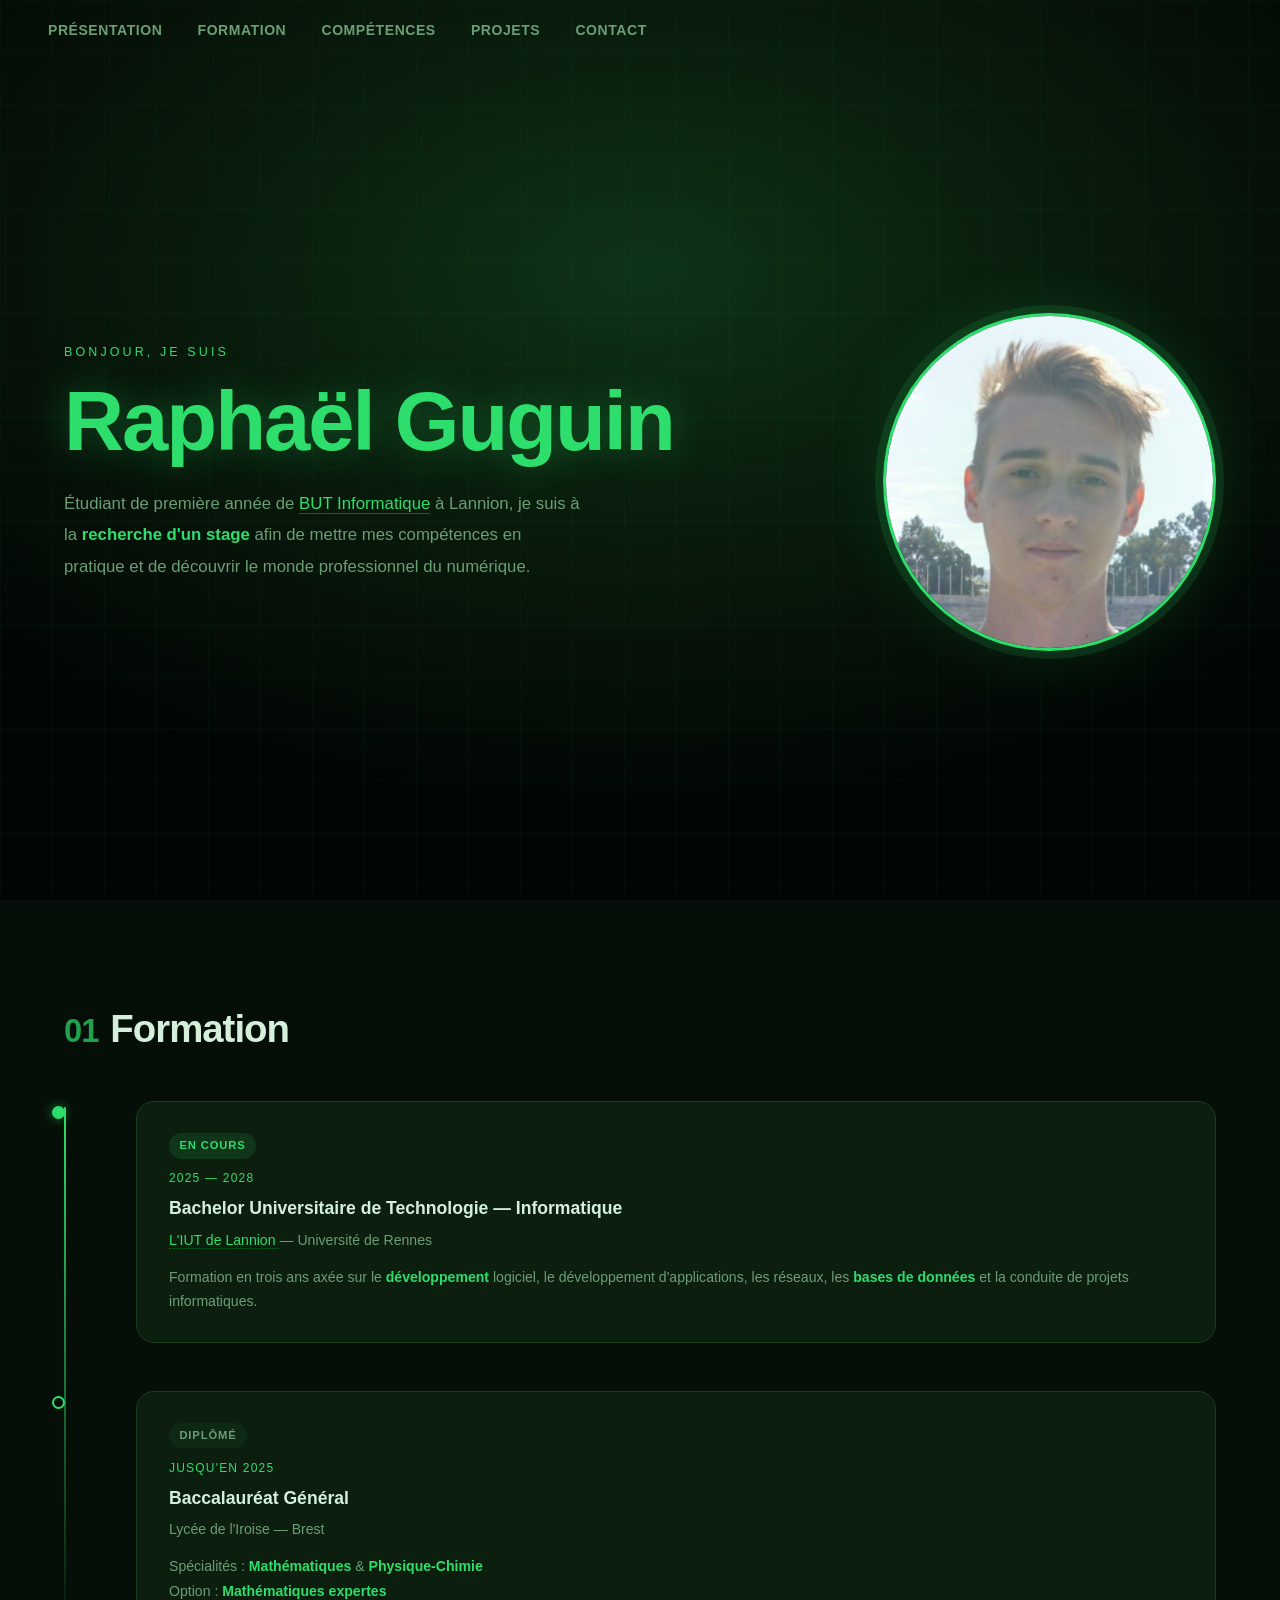
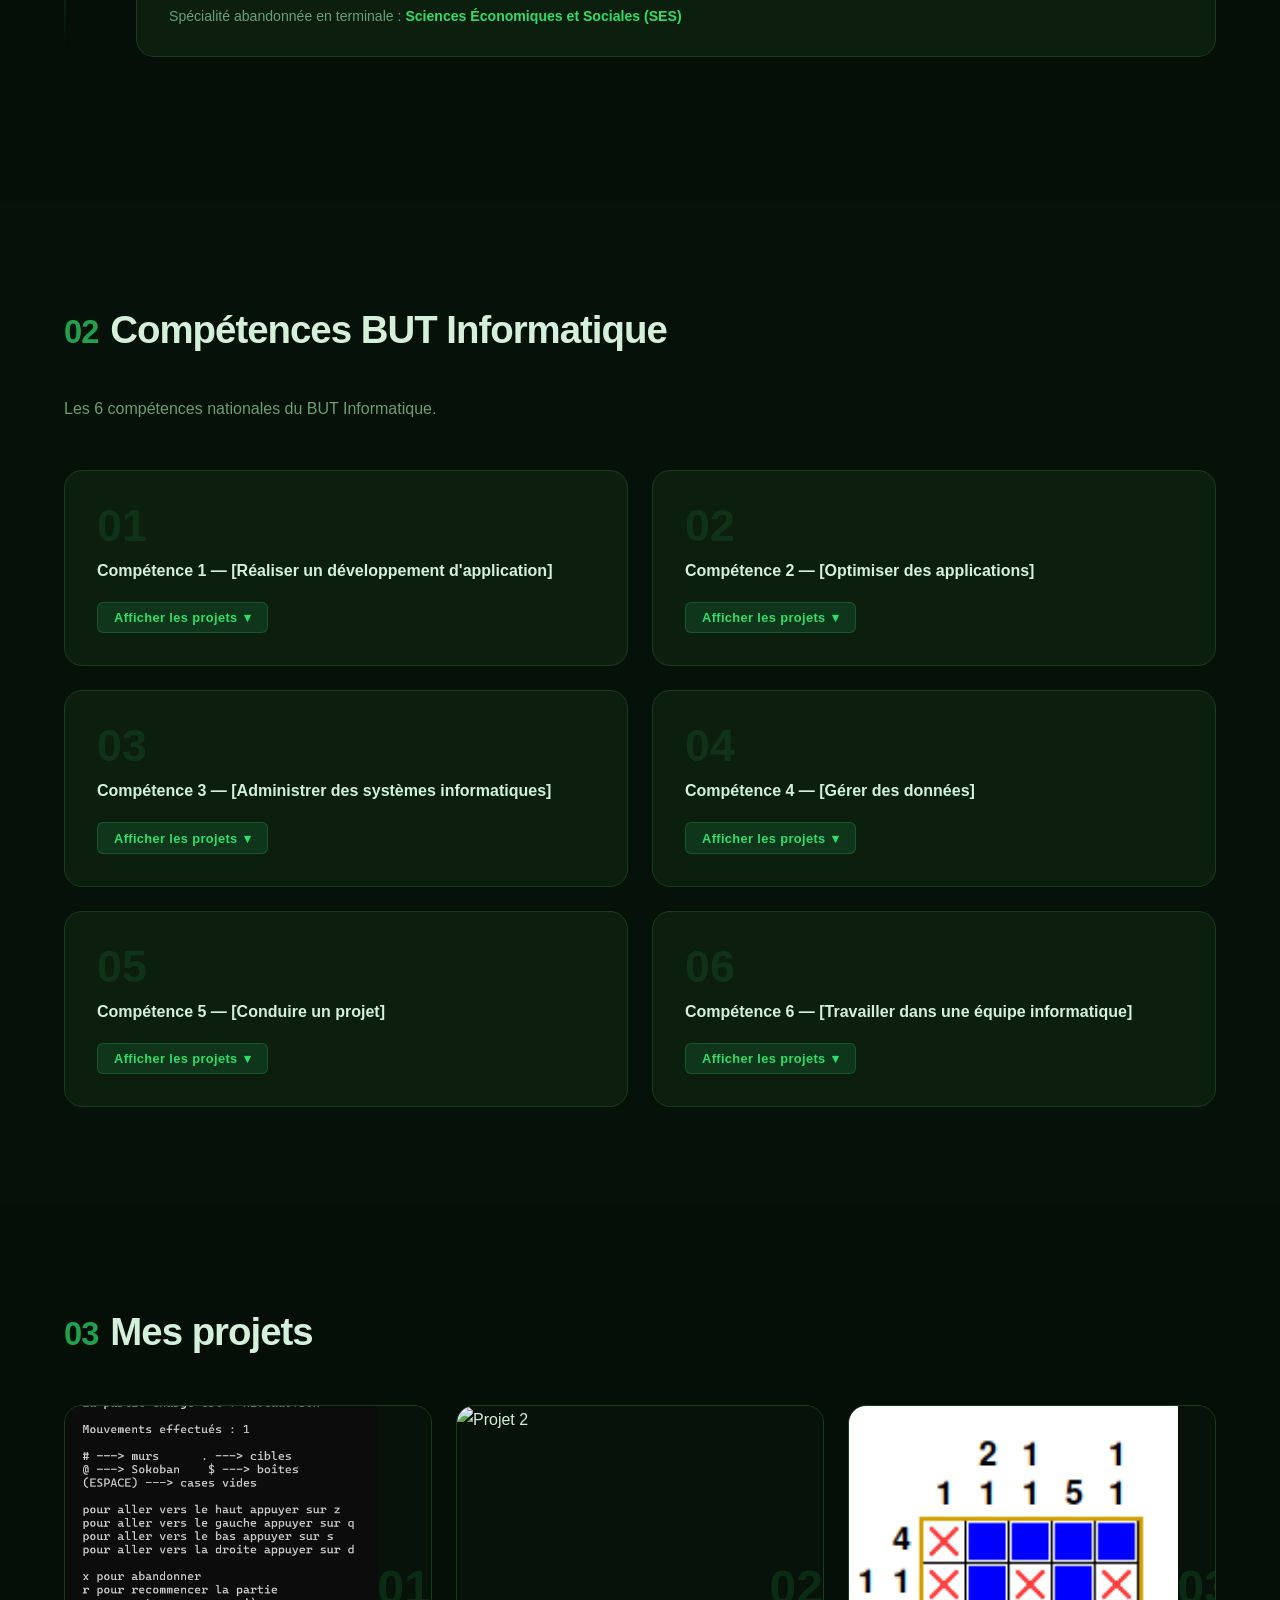
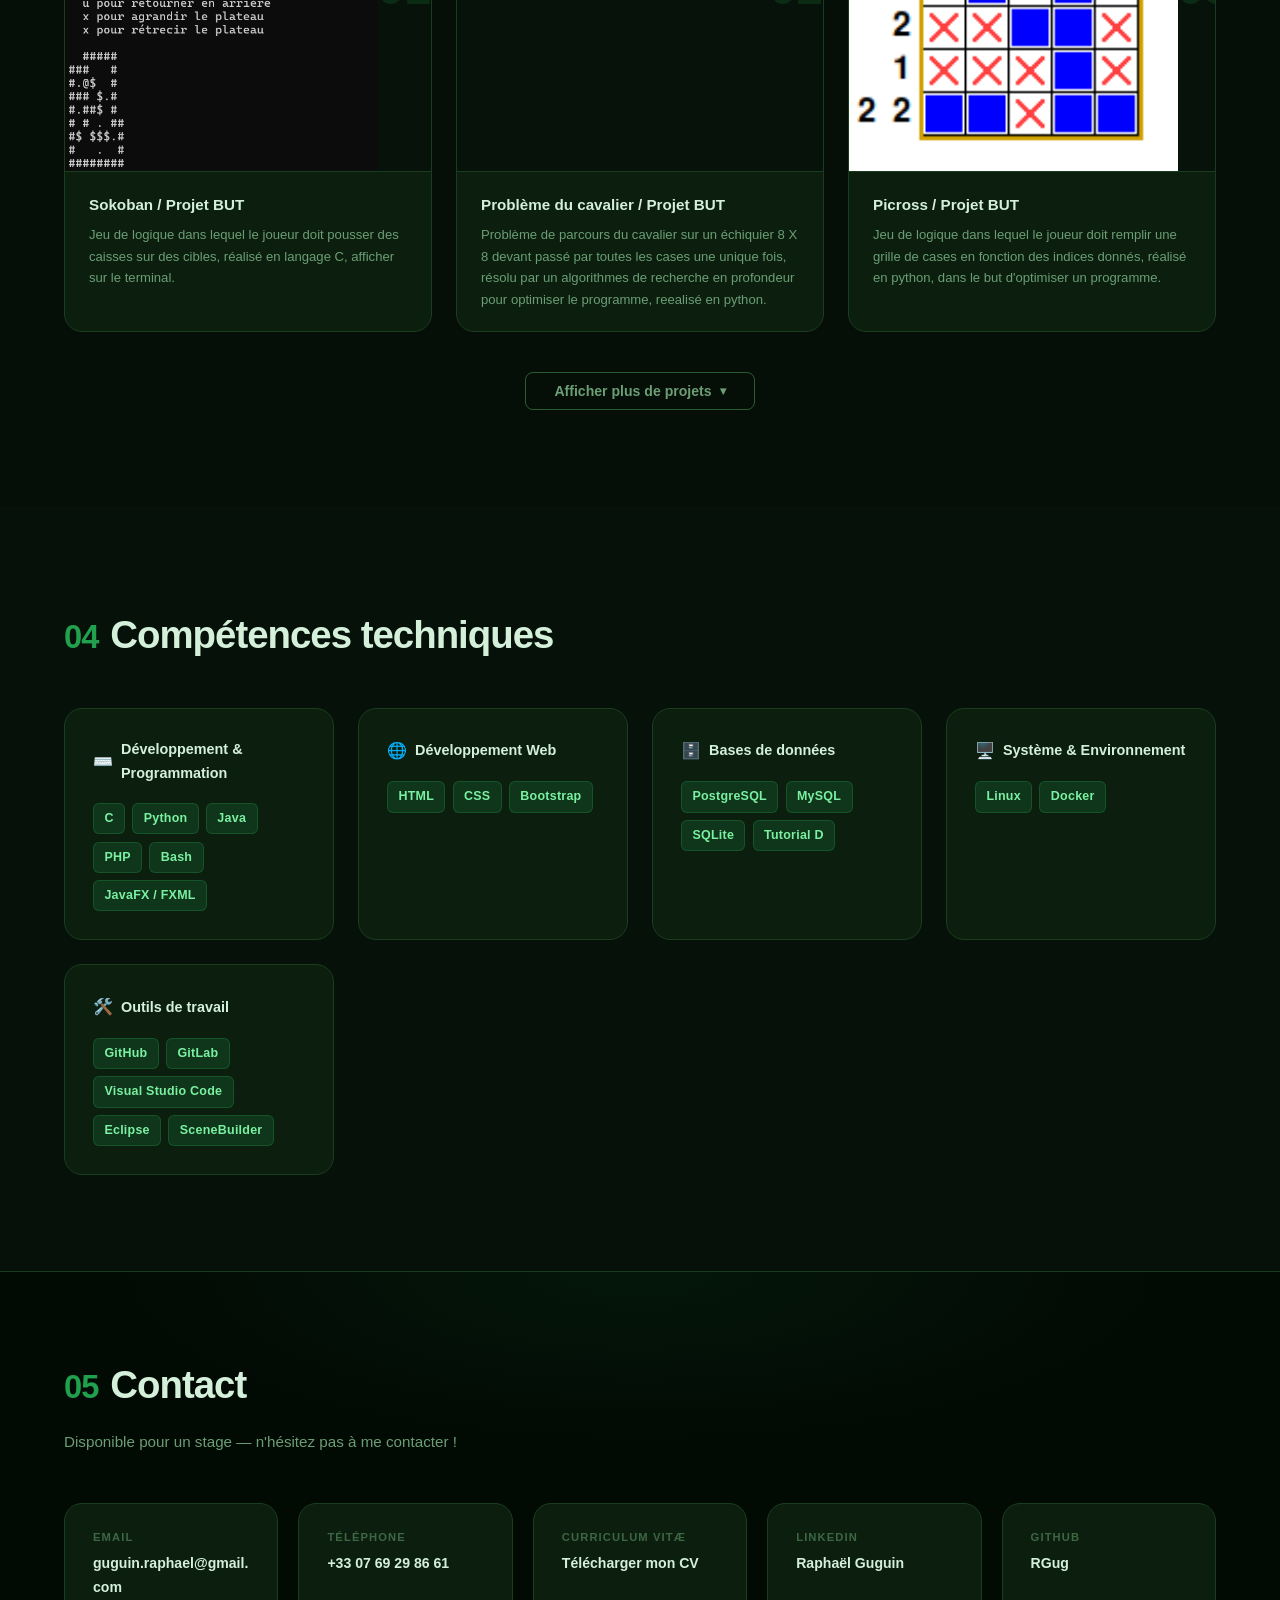
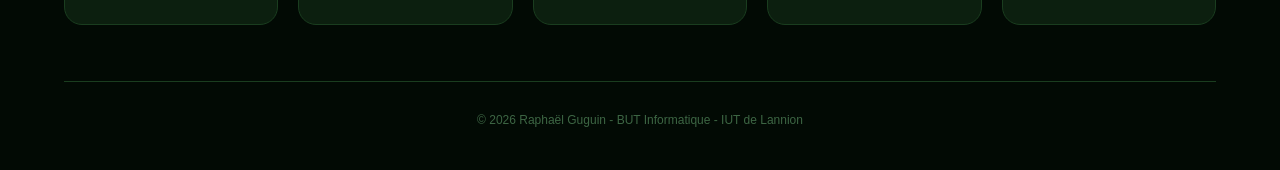
==== commit 3176d4c2: "Add files via upload" ====
--- a/index.html
+++ b/index.html
@@ -11,9 +11,9 @@
 </head>
 <body>
 
-  <!-- ══════════════════════════════════════
+  <!--
        NAVBAR STICKY
-  ══════════════════════════════════════ -->
+  -->
   <nav class="navbar" id="navbar">
     <button class="nav-burger" id="nav-burger" aria-label="Menu" onclick="toggleMenu()">
       <span></span><span></span><span></span>
@@ -27,9 +27,9 @@
     </ul>
   </nav>
 
-  <!-- ══════════════════════════════════════
+  <!--
        raph / PRÉSENTATION
-  ══════════════════════════════════════ -->
+  -->
   <section class="raph" id="presentation">
     <div class="raph-inner">
 
@@ -43,14 +43,10 @@
           <a class="lien-but"
              href="https://www.enseignementsup-recherche.gouv.fr/sites/default/files/annexe-2-licence-professionnelle-bachelor-universitaire-de-technologie-informatique-29016.pdf"
              target="_blank" rel="noopener">BUT Informatique</a>
-          à Lannion, je suis à la recherche d'un stage afin de mettre mes compétences
+          à Lannion, je suis à la <strong>recherche d'un stage</strong> afin de mettre mes compétences
           en pratique et de découvrir le monde professionnel du numérique.
           
         </p>
-        <div class="raph-actions">
-          <a href="#competences" class="btn-primary">Mes compétences</a>
-          <a href="#contact"     class="btn-ghost">Me contacter</a>
-        </div>
       </div>
 
       <div class="raph-photo-area">
@@ -64,9 +60,9 @@
     </div>
   </section>
 
-  <!-- ══════════════════════════════════════
+  <!--
        FORMATION
-  ══════════════════════════════════════ -->
+  -->
   <section class="section" id="formation">
     <div class="container">
       <h2 class="section-title"><span class="title-num">01</span> Formation</h2>
@@ -90,8 +86,8 @@
             </p>
             <p class="tl-detail">
               
-              Formation en trois ans axée sur le développement logiciel, le développement d'applications,
-              les réseaux, les bases de données et la conduite de projets informatiques.
+              Formation en trois ans axée sur le <strong>développement </strong>logiciel, le développement d'applications,
+              les réseaux, les<strong> bases de données </strong>et la conduite de projets informatiques.
             </p>
           </div>
         </div>
@@ -105,8 +101,8 @@
             <p class="tl-school">Lycée de l'Iroise — Brest</p>
             <p class="tl-detail">
               Spécialités : <strong>Mathématiques</strong> &amp; <strong>Physique-Chimie</strong><br />
-              Option : Mathématiques expertes<br />
-              Spécialité abandonnée en terminale : Sciences Économiques et Sociales (SES)
+              Option : <strong>Mathématiques expertes</strong><br />
+              Spécialité abandonnée en terminale : <strong>Sciences Économiques et Sociales (SES)</strong>
             </p>
           </div>
         </div>
@@ -115,9 +111,9 @@
     </div>
   </section>
 
-  <!-- ══════════════════════════════════════
+  <!--
        COMPÉTENCES BUT (6)
-  ══════════════════════════════════════ -->
+  -->
   <section class="section section-alt" id="competences">
     <div class="container">
       <h2 class="section-title"><span class="title-num">02</span> Compétences BUT Informatique</h2>
@@ -141,12 +137,8 @@
           <div class="comp-projects" id="cp-1">
             <div class="cp-list">
               <div class="cp-item" onclick="goToProject('projet-1')">
-                <div class="cp-img"><span class="cp-img-placeholder">📁</span></div>
+                <div class="cp-img"><img src="images/Sokoban.png" alt="Projet 1" /> </div>
                 <p class="cp-name">Sokoban</p>
-              </div>
-              <div class="cp-item" onclick="goToProject('projet-4')">
-                <div class="cp-img"><span class="cp-img-placeholder">📁</span></div>
-                <p class="cp-name">Site Web</p>
               </div>
             </div>
           </div>
@@ -165,11 +157,11 @@
           <div class="comp-projects" id="cp-2">
             <div class="cp-list">
               <div class="cp-item" onclick="goToProject('projet-2')">
-                <div class="cp-img"><span class="cp-img-placeholder">📁</span></div>
+                <div class="cp-img"><img src="images/Cavalier.png" alt="Projet 2" /></div>
                 <p class="cp-name">Problème du cavalier</p>
               </div>
               <div class="cp-item" onclick="goToProject('projet-3')">
-                <div class="cp-img"><span class="cp-img-placeholder">📁</span></div>
+                <div class="cp-img"><img src="images/picross-plein.png" alt="Projet 3" /></div>
                 <p class="cp-name">Picross</p>
               </div>
             </div>
@@ -189,7 +181,7 @@
           <div class="comp-projects" id="cp-3">
             <div class="cp-list">
               <div class="cp-item" onclick="goToProject('projet-6')">
-                <div class="cp-img"><span class="cp-img-placeholder">📁</span></div>
+                <div class="cp-img"><img src="images/auto-conversion.png" alt="Projet 6" /></div>
                 <p class="cp-name">Installation d'un poste de développement</p>
               </div>
             </div>
@@ -209,7 +201,7 @@
           <div class="comp-projects" id="cp-4">
             <div class="cp-list">
               <div class="cp-item" onclick="goToProject('projet-7')">
-                <div class="cp-img"><span class="cp-img-placeholder">📁</span></div>
+                <div class="cp-img"><img src="images/Base-de-donne.png" alt="Projet 7" /></div>
                 <p class="cp-name">Base de Données Parcoursup 2022</p>
               </div>
             </div>
@@ -228,8 +220,12 @@
           </div>
           <div class="comp-projects" id="cp-5">
             <div class="cp-list">
+              <div class="cp-item" onclick="goToProject('projet-4')">
+                <div class="cp-img"><img src="images/site-web.png" alt="Projet 4" /></div>
+                <p class="cp-name">Site Web</p>
+              </div>
               <div class="cp-item" onclick="goToProject('projet-5')">
-                <div class="cp-img"><span class="cp-img-placeholder">📁</span></div>
+                <div class="cp-img"><img src="images/gestion-de-projet.png" alt="Projet 5" /></div>
                 <p class="cp-name">Gestion de Projet (boulangerie)</p>
               </div>
             </div>
@@ -249,11 +245,11 @@
           <div class="comp-projects" id="cp-6">
             <div class="cp-list">
               <div class="cp-item" onclick="goToProject('projet-4')">
-                <div class="cp-img"><span class="cp-img-placeholder">📁</span></div>
+                <div class="cp-img"><img src="images/site-web.png" alt="Projet 4" /></div>
                 <p class="cp-name">Site Web</p>
               </div>
               <div class="cp-item" onclick="goToProject('projet-5')">
-                <div class="cp-img"><span class="cp-img-placeholder">📁</span></div>
+                <div class="cp-img"><img src="images/gestion-de-projet.png" alt="Projet 5" /></div>
                 <p class="cp-name">Gestion de Projet (boulangerie)</p>
               </div>
             </div>
@@ -264,9 +260,9 @@
     </div>
   </section>
 
-  <!-- ══════════════════════════════════════
+  <!--
        TOUS MES PROJETS
-  ══════════════════════════════════════ -->
+  -->
   <section class="section" id="projets">
     <div class="container">
       <h2 class="section-title"><span class="title-num">03</span> Mes projets</h2>
@@ -307,7 +303,7 @@
           </div>
         </article>
 
-        <!-- Projets 4-8 masqués -->
+        <!-- Projets 4-7 masqués -->
         <article class="proj-card proj-hidden fade-in" id="projet-4">
           <div class="proj-img">
             <img src="images/site-web.png" alt="Projet 4" />
@@ -363,9 +359,9 @@
     </div>
   </section>
 
-  <!-- ══════════════════════════════════════
+  <!--
        COMPÉTENCES TECHNIQUES
-  ══════════════════════════════════════ -->
+  -->
   <section class="section section-alt" id="skills">
     <div class="container">
       <h2 class="section-title"><span class="title-num">04</span> Compétences techniques</h2>
@@ -426,9 +422,9 @@
     </div>
   </section>
 
-  <!-- ══════════════════════════════════════
+  <!--
        FOOTER / CONTACT
-  ══════════════════════════════════════ -->
+   -->
   <footer class="footer" id="contact">
     <div class="container">
       <h2 class="footer-title">Contact</h2>
@@ -475,9 +471,9 @@
     </div>
   </footer>
 
-  <!-- ══════════════════════════════════════
+  <!-- 
        JAVASCRIPT
-  ══════════════════════════════════════ -->
+  -->
   <script>
     /* ── Navbar scroll ── */
     const navbar = document.getElementById('navbar');
--- a/style.css
+++ b/style.css
@@ -1,8 +1,8 @@
-/* ============================================================
+/*
    style.css — Portfolio Raphaël Guguin
    Charte : Noir → Vert foncé · Fond radial vert centré
    Polices : Oxanium (titres) + Nunito (corps)
-   ============================================================ */
+*/
 
 /* ── Variables ── */
 :root {
@@ -41,7 +41,6 @@
 body {
   font-family: var(--font-body);
   background-color: var(--bg);
-  /* Fond dégradé radial : vert qui s'éclaire au centre, s'assombrit sur les côtés */
   background-image:
     radial-gradient(ellipse 70% 60% at 50% 30%,
       var(--bg-glow)   0%,
@@ -65,9 +64,9 @@
 ::-webkit-scrollbar-track { background: var(--bg); }
 ::-webkit-scrollbar-thumb { background: var(--border-light); border-radius: 3px; }
 
-/* ============================================================
+/* 
    NAVBAR
-   ============================================================ */
+*/
 .navbar {
   position: fixed;
   top: 0; left: 0; right: 0;
@@ -144,9 +143,11 @@
 .nav-burger.active span:nth-child(2) { opacity: 0; }
 .nav-burger.active span:nth-child(3) { transform: translateY(-7px) rotate(-45deg); }
 
-/* ============================================================
+/*
    raph
-   ============================================================ */
+*/
+strong { color: var(--green); }
+
 .raph {
   min-height: 100vh;
   display: flex;
@@ -304,9 +305,9 @@
   50%       { transform: translateX(-50%) translateY(8px); }
 }
 
-/* ============================================================
+/* 
    BOUTONS
-   ============================================================ */
+*/
 .btn-primary {
   display: inline-block;
   padding: .72rem 1.8rem;
@@ -340,9 +341,9 @@
 }
 .btn-ghost:hover { border-color: var(--green); color: var(--green); transform: translateY(-2px); }
 
-/* ============================================================
+/*
    SECTIONS
-   ============================================================ */
+*/
 .section     { padding: 6rem 4rem; }
 .section-alt { background: rgba(7,19,10,.6); }
 
@@ -372,9 +373,9 @@
   max-width: 600px;
 }
 
-/* ============================================================
+/* 
    TIMELINE
-   ============================================================ */
+*/
 .timeline {
   position: relative;
   padding-left: 2rem;
@@ -471,9 +472,9 @@
   line-height: 1.75;
 }
 
-/* ============================================================
+/* 
    COMPÉTENCES — GRILLE 2×2 avec expansion pleine largeur
-   ============================================================ */
+*/
 .comp-grid {
   display: grid;
   grid-template-columns: 1fr 1fr;
@@ -482,19 +483,15 @@
 
 /* Le bloc en entier : carte + panneau projets */
 .comp-block {
-  /* On le traite comme un item normal de la grille */
   opacity: 0;
   transform: translateY(14px);
   transition: opacity .5s ease, transform .5s ease;
-  /* Permet au panneau projets d'aller sous sur toute la largeur */
-  display: contents; /* on utilise display:contents pour que ses enfants soient dans la grille */
+  
+  display: contents; 
 }
 .comp-block.visible { opacity: 1; transform: translateY(0); }
 
-/*
-  Comme display:contents retire .comp-block de la grille,
-  on donne les styles d'animation aux enfants directs.
-*/
+
 .comp-block > .comp-card,
 .comp-block > .comp-projects {
   opacity: inherit;
@@ -516,16 +513,9 @@
 .comp-card:hover { border-color: var(--border-light); }
 .comp-expanded > .comp-card { border-color: var(--green); box-shadow: 0 0 24px rgba(45,222,108,.12); }
 
-/* Quand expanded, la carte prend une colonne, les projets l'autre
-   Non — la demande : pleine largeur. On gère différemment avec une surcharge. */
-
-/*
-  Approche : .comp-block redevient un block normal (pas display:contents).
-  On le met en "grid-column: 1 / -1" quand expanded.
-  L'animation est sur le bloc.
-*/
+
 .comp-block {
-  display: block; /* reset display:contents → block simple */
+  display: block; 
   border-radius: var(--radius-lg);
 }
 .comp-block.comp-expanded {
@@ -621,9 +611,9 @@
   min-height: 1.2em;
 }
 
-/* ============================================================
+/* 
    PROJETS — Grille 3×3
-   ============================================================ */
+*/
 .proj-grid {
   display: grid;
   grid-template-columns: repeat(3, 1fr);
@@ -705,9 +695,9 @@
 .btn-show-more:hover { border-color: var(--green); color: var(--green); }
 .btn-arr { font-size: .75rem; }
 
-/* ============================================================
+/*
    COMPÉTENCES TECHNIQUES
-   ============================================================ */
+*/
 .skills-grid {
   display: grid;
   grid-template-columns: repeat(auto-fill, minmax(250px, 1fr));
@@ -760,9 +750,9 @@
 }
 .tag:hover { background: rgba(45,222,108,.22); border-color: var(--green); color: var(--green); }
 
-/* ============================================================
+/*
    FOOTER / CONTACT
-   ============================================================ */
+*/
 .footer {
   background: rgba(3, 10, 5, 0.95);
   border-top: 1px solid var(--border);
@@ -866,9 +856,9 @@
   padding-top: 1.75rem;
 }
 
-/* ============================================================
+/* 
    ANIMATIONS
-   ============================================================ */
+ */
 @keyframes fadeUp {
   from { opacity: 0; transform: translateY(22px); }
   to   { opacity: 1; transform: translateY(0); }
@@ -885,9 +875,9 @@
 }
 .fade-in.visible { opacity: 1; transform: translateY(0); }
 
-/* ============================================================
+/* 
    RESPONSIVE
-   ============================================================ */
+ */
 @media (max-width: 1024px) {
   .navbar   { padding: 1rem 2rem; }
   .raph     { padding: 8rem 2rem 4rem; }
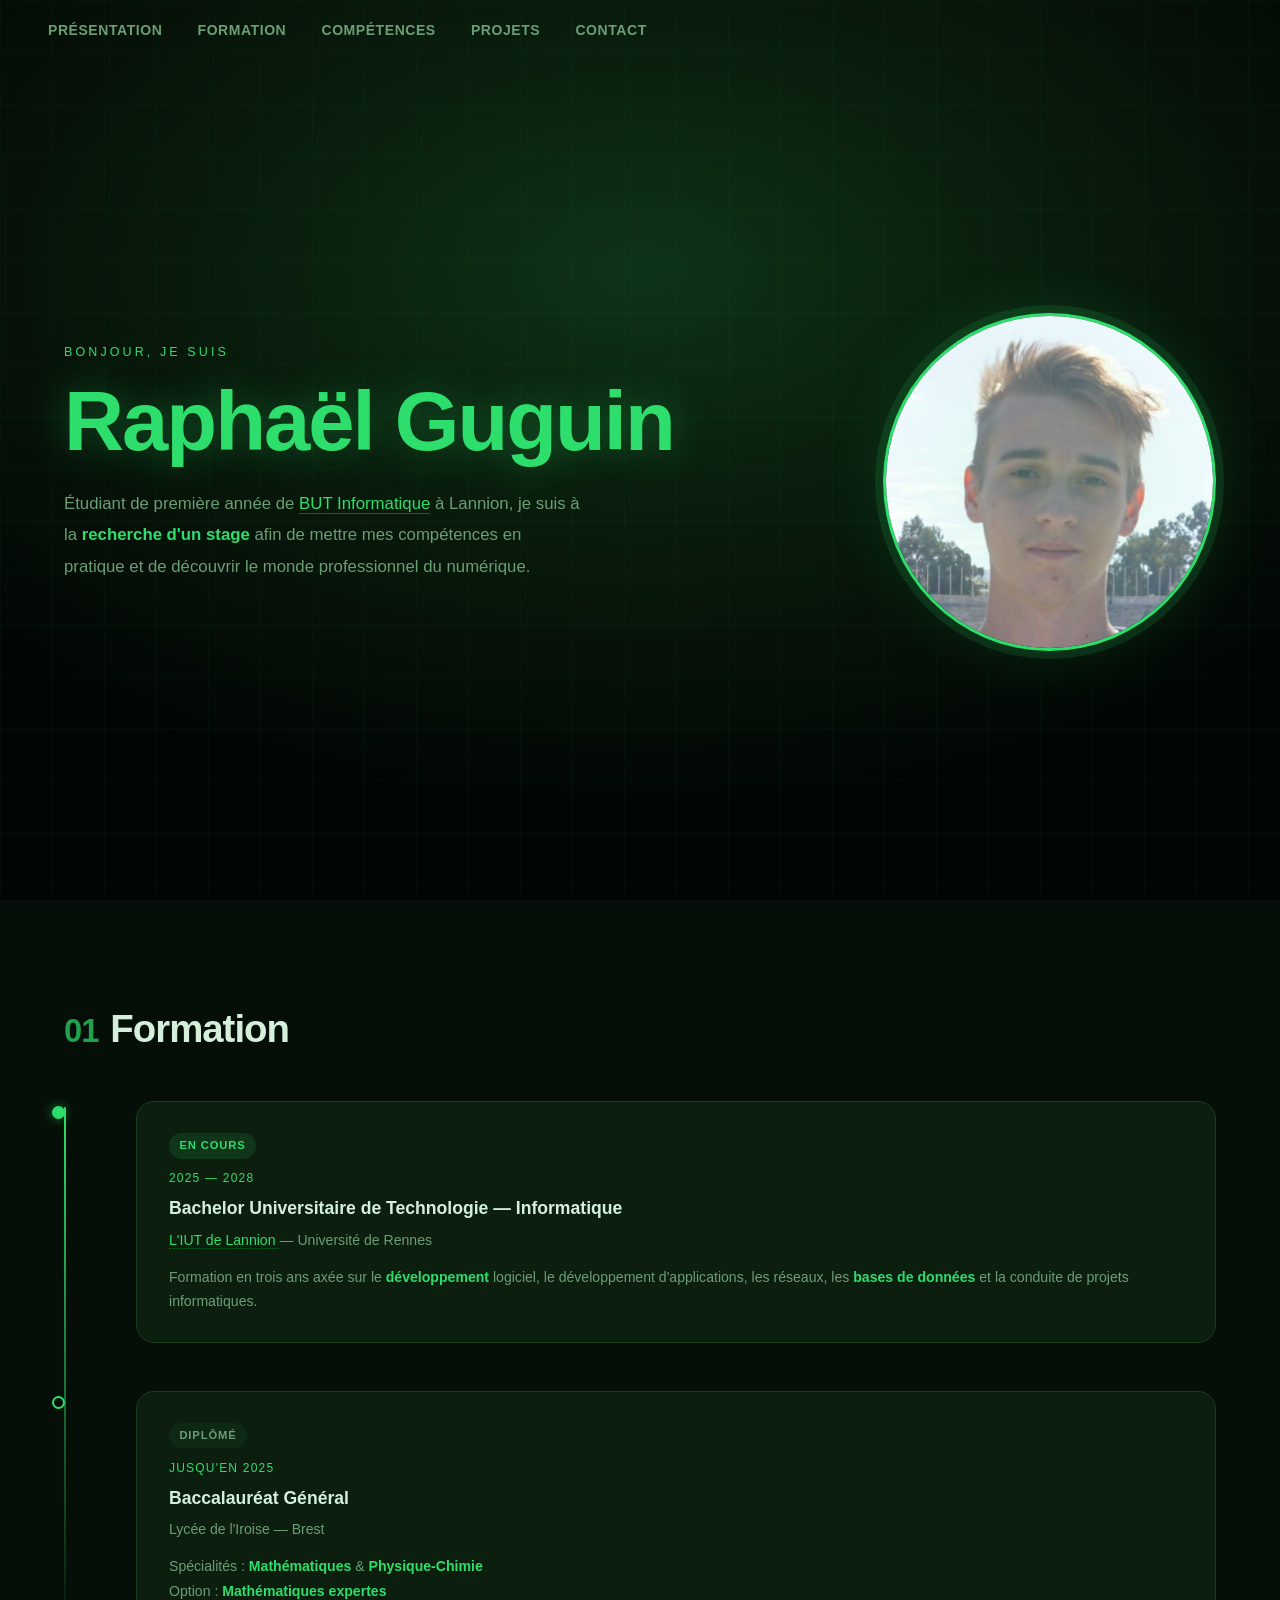
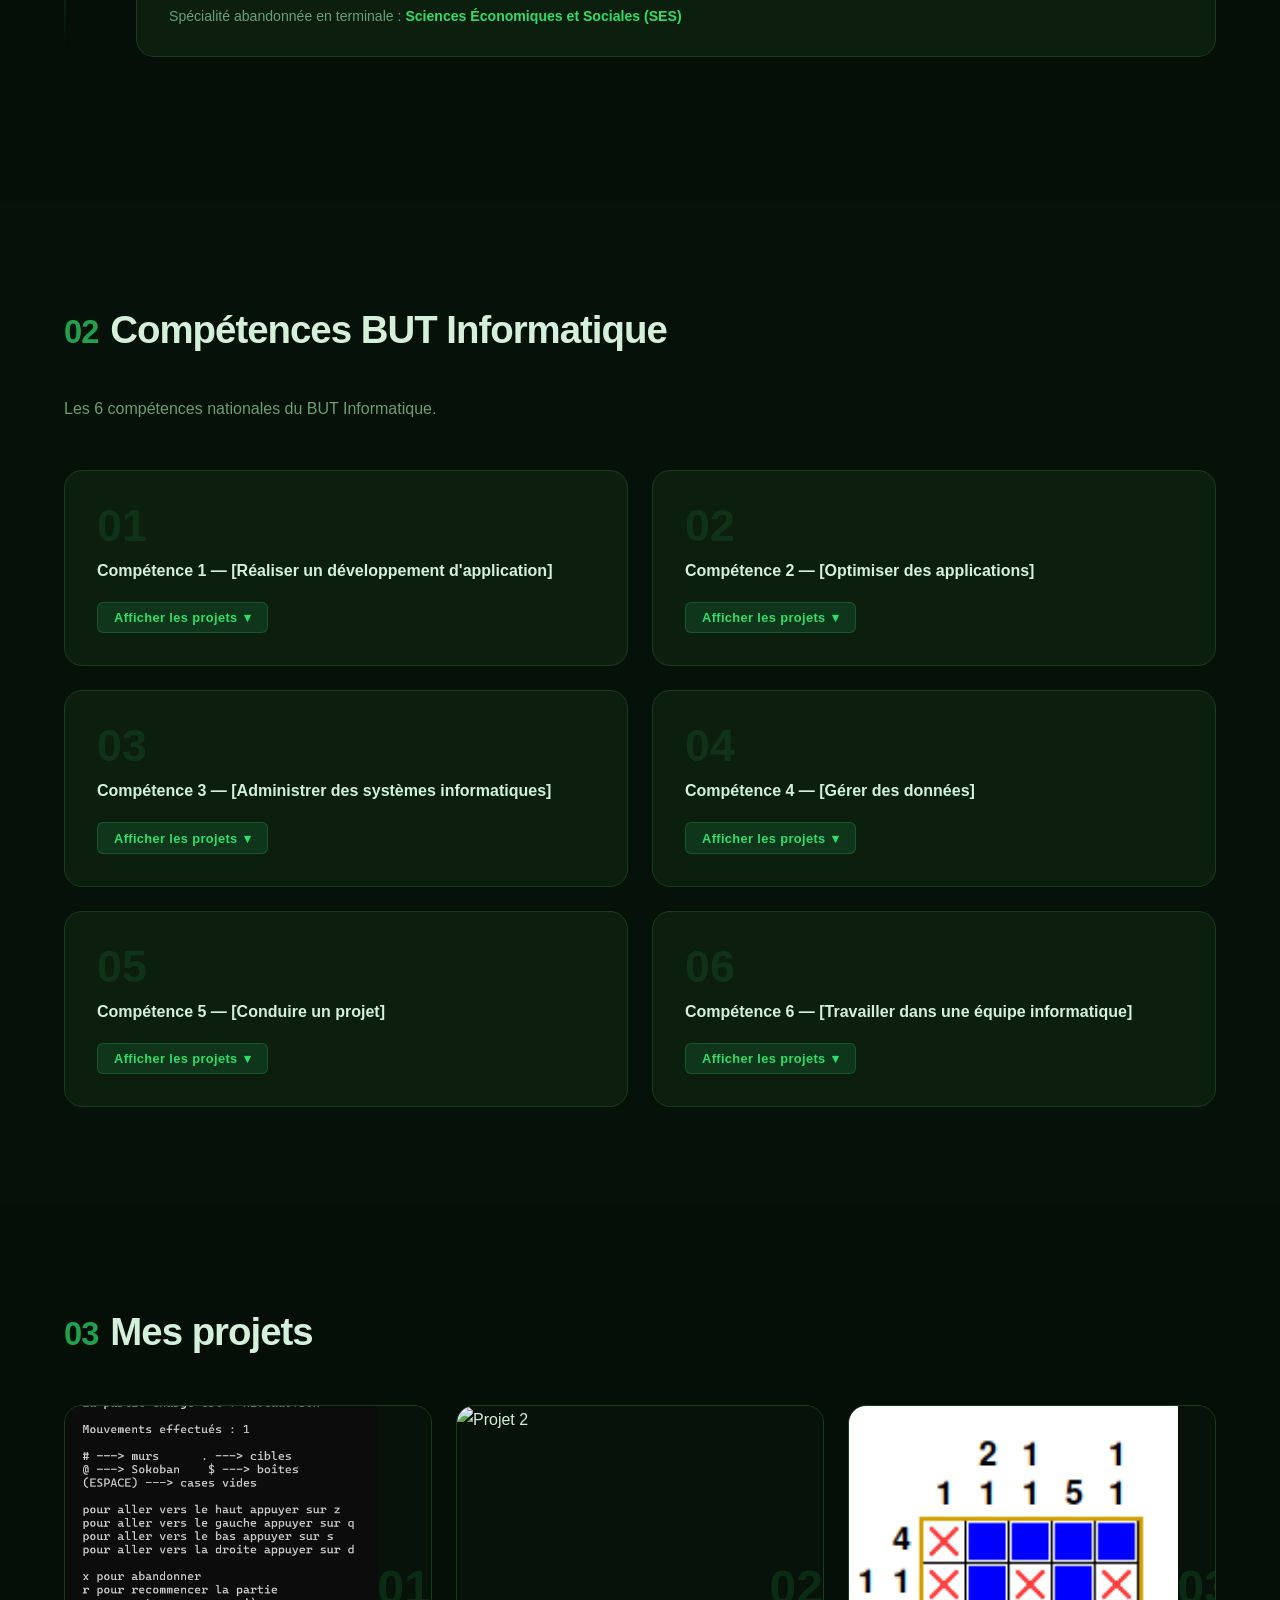
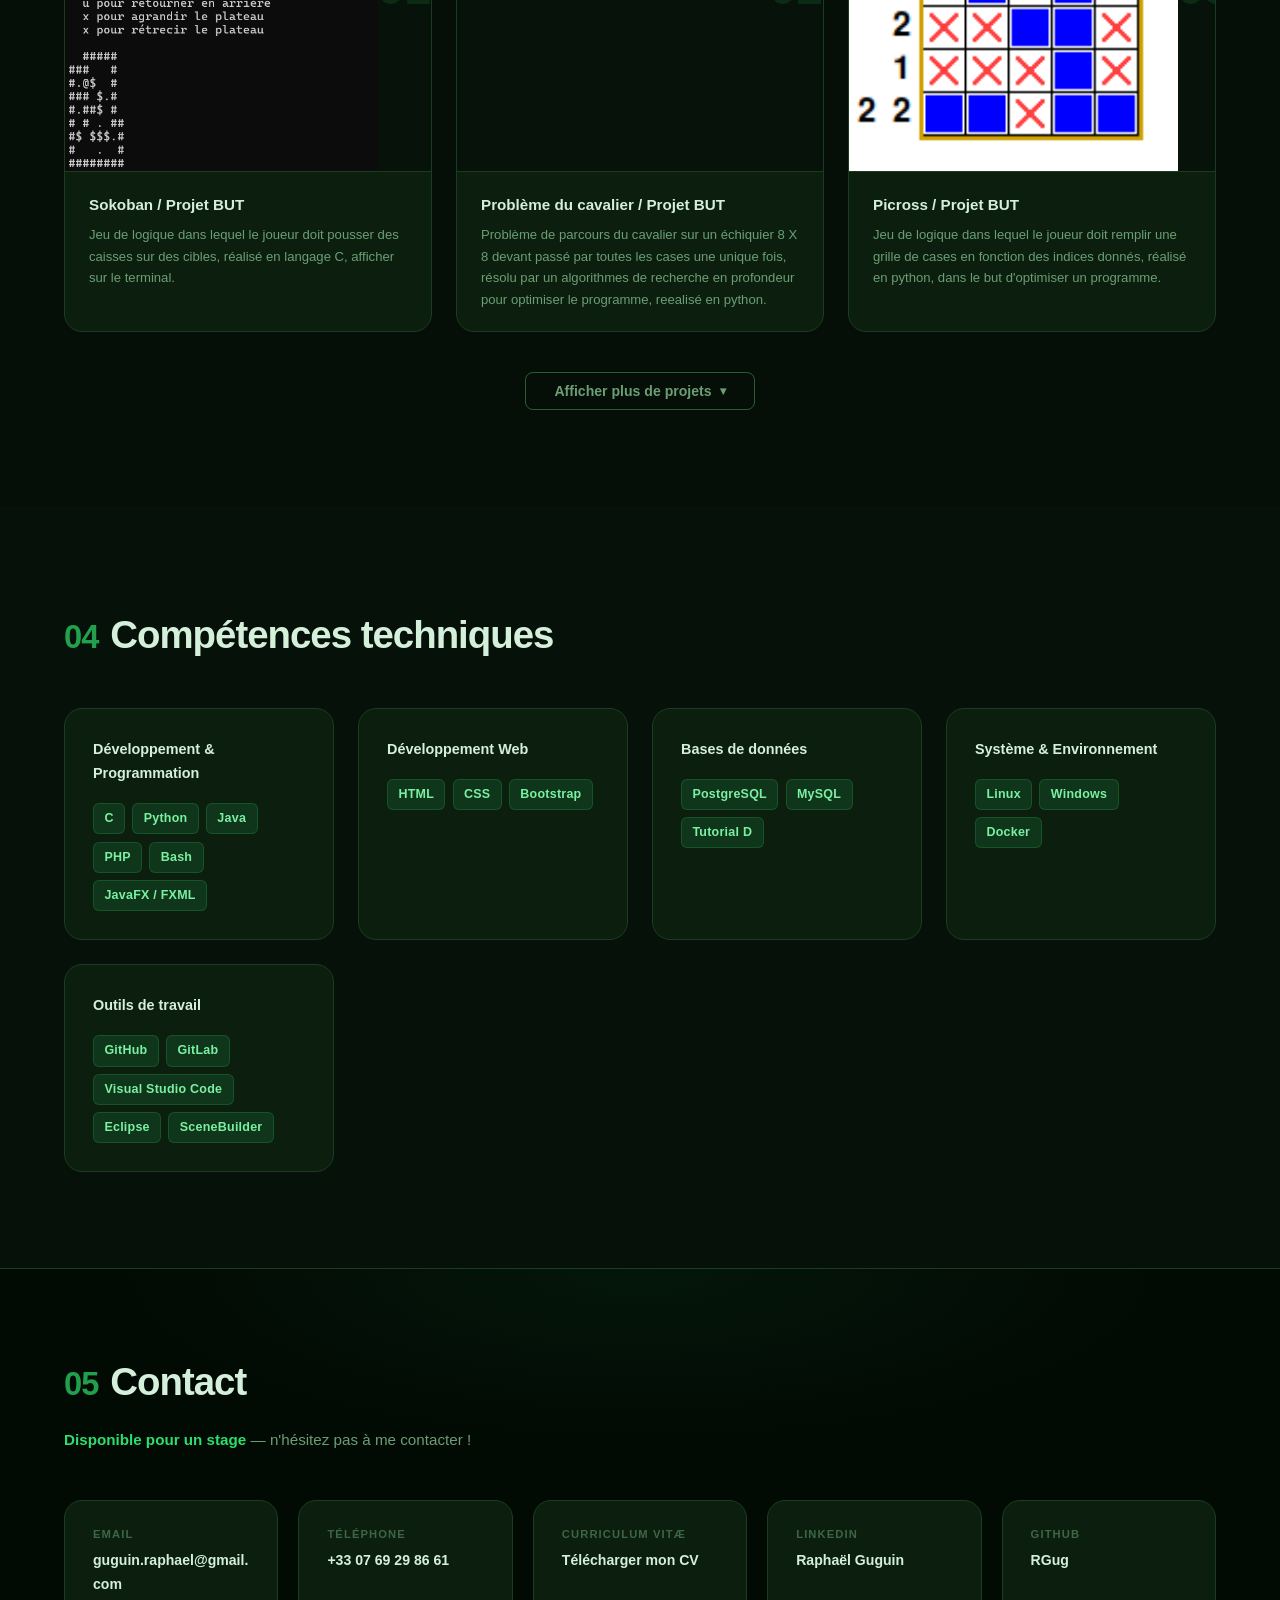
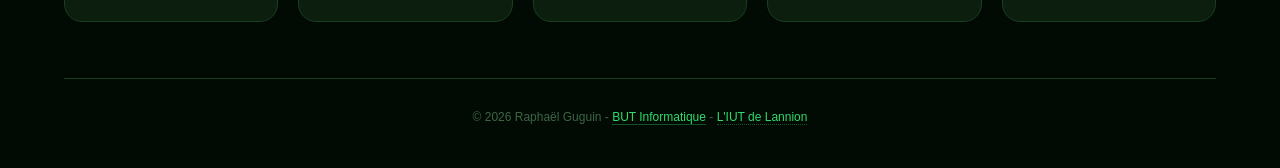
==== commit 2bb98bb1: "Add files via upload" ====
--- a/index.html
+++ b/index.html
@@ -369,7 +369,7 @@
       <div class="skills-grid">
 
         <div class="sk-cat fade-in">
-          <h3 class="sk-cat-title"><span class="sk-ico">⌨️</span> Développement &amp; Programmation</h3>
+          <h3 class="sk-cat-title">Développement &amp; Programmation</h3>
           <ul class="sk-tags">
             <li><span class="tag">C</span></li>
             <li><span class="tag">Python</span></li>
@@ -381,7 +381,7 @@
         </div>
 
         <div class="sk-cat fade-in">
-          <h3 class="sk-cat-title"><span class="sk-ico">🌐</span> Développement Web</h3>
+          <h3 class="sk-cat-title">Développement Web</h3>
           <ul class="sk-tags">
             <li><span class="tag">HTML</span></li>
             <li><span class="tag">CSS</span></li>
@@ -390,25 +390,25 @@
         </div>
 
         <div class="sk-cat fade-in">
-          <h3 class="sk-cat-title"><span class="sk-ico">🗄️</span> Bases de données</h3>
+          <h3 class="sk-cat-title">Bases de données</h3>
           <ul class="sk-tags">
             <li><span class="tag">PostgreSQL</span></li>
             <li><span class="tag">MySQL</span></li>
-            <li><span class="tag">SQLite</span></li>
             <li><span class="tag">Tutorial D</span></li>
           </ul>
         </div>
 
         <div class="sk-cat fade-in">
-          <h3 class="sk-cat-title"><span class="sk-ico">🖥️</span> Système &amp; Environnement</h3>
+          <h3 class="sk-cat-title">Système &amp; Environnement</h3>
           <ul class="sk-tags">
             <li><span class="tag">Linux</span></li>
+            <li><span class="tag">Windows</span></li>
             <li><span class="tag">Docker</span></li>
           </ul>
         </div>
 
         <div class="sk-cat fade-in">
-          <h3 class="sk-cat-title"><span class="sk-ico">🛠️</span> Outils de travail</h3>
+          <h3 class="sk-cat-title">Outils de travail</h3>
           <ul class="sk-tags">
             <li><span class="tag">GitHub</span></li>
             <li><span class="tag">GitLab</span></li>
@@ -430,7 +430,7 @@
       <h2 class="footer-title">Contact</h2>
       <p class="footer-intro">
         
-        Disponible pour un stage — n'hésitez pas à me contacter !
+        <strong>Disponible pour un stage</strong> — n'hésitez pas à me contacter !
       </p>
 
       <div class="contact-grid">
@@ -467,7 +467,14 @@
 
       </div>
 
-      <p class="footer-copy">© 2026 Raphaël Guguin - BUT Informatique - IUT de Lannion</p>
+      <p class="footer-copy">© 2026 Raphaël Guguin - 
+        <a class="lien-but"
+        href="https://www.enseignementsup-recherche.gouv.fr/sites/default/files/annexe-2-licence-professionnelle-bachelor-universitaire-de-technologie-informatique-29016.pdf"
+        target="_blank" rel="noopener">BUT Informatique</a> - 
+        <a href="https://iut-lannion.univ-rennes.fr/" target="_blank" rel="noopener" class="lien-iut">
+          L'IUT de Lannion
+        </a>
+      </p>
     </div>
   </footer>
 
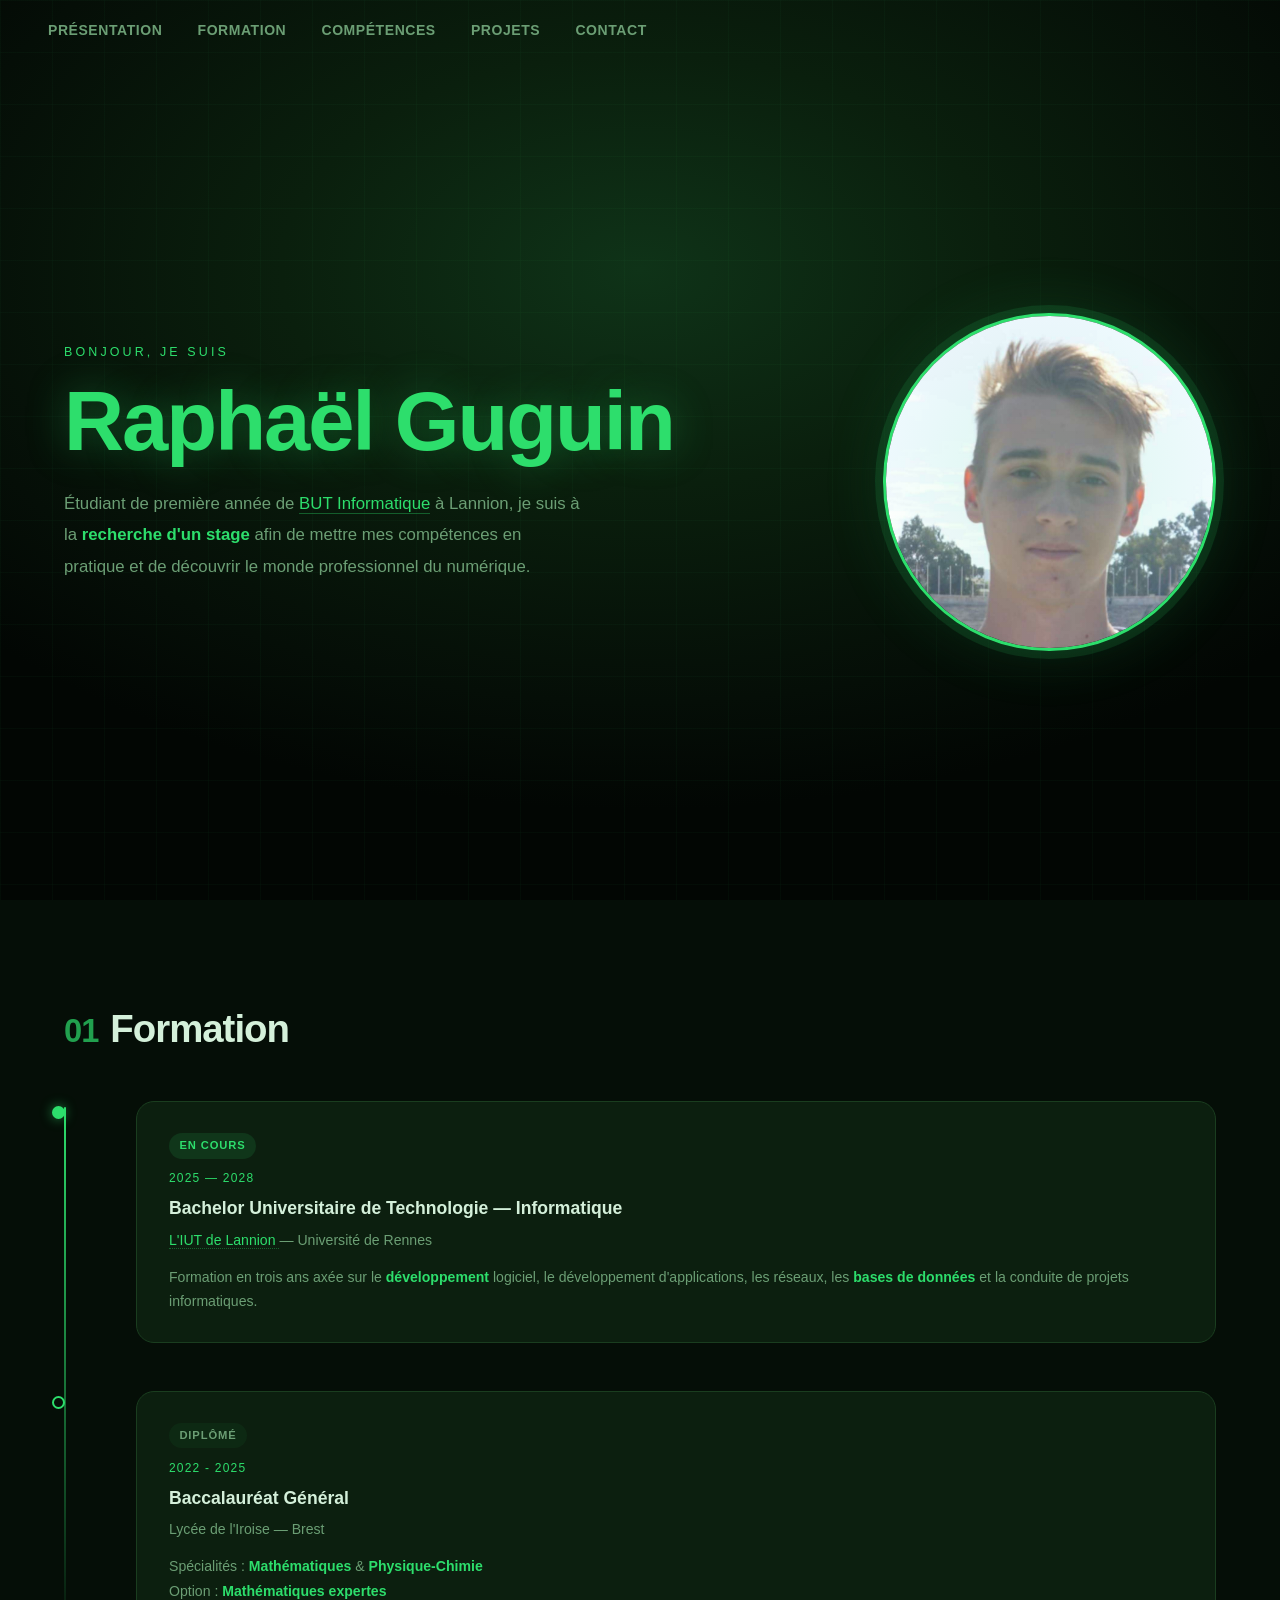
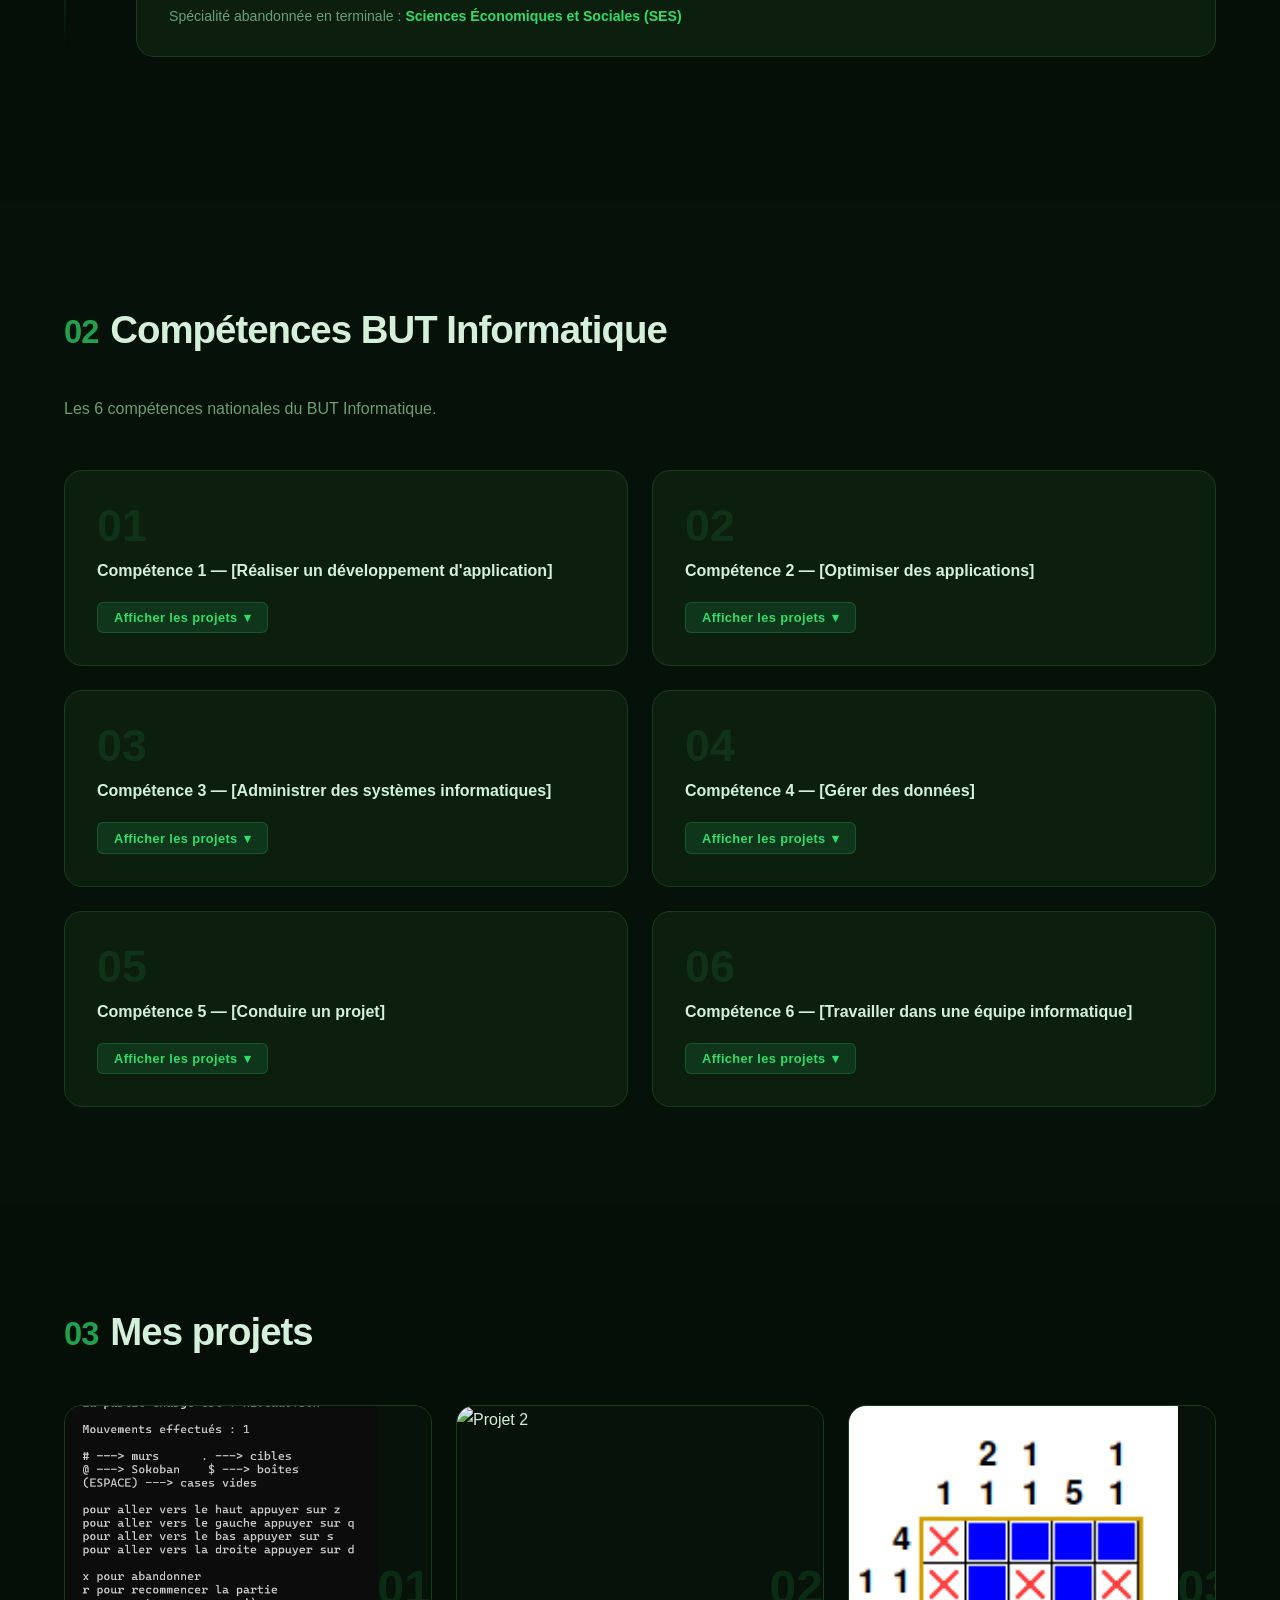
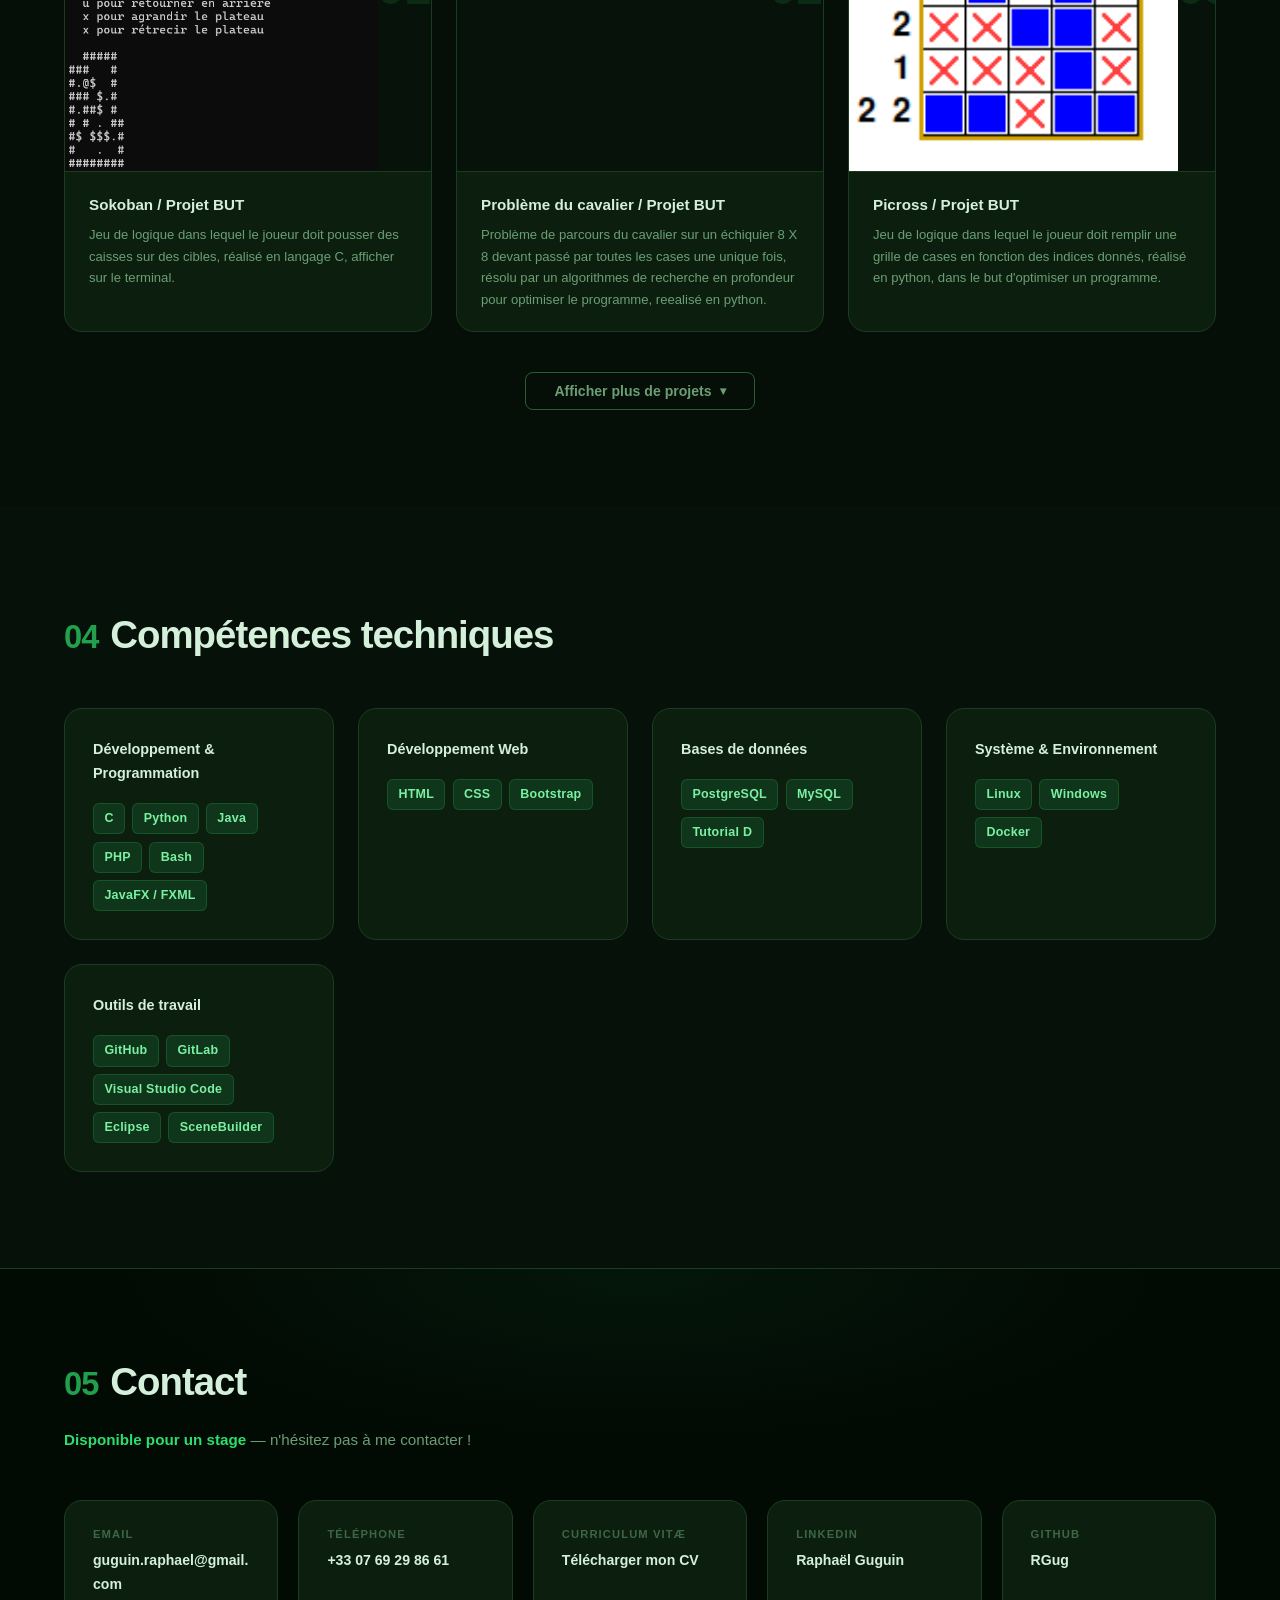
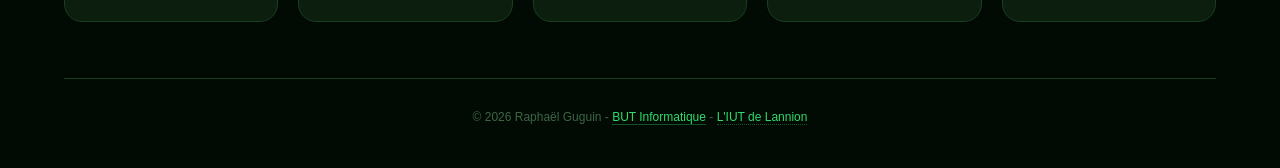
==== commit c552bc90: "Update index.html" ====
--- a/index.html
+++ b/index.html
@@ -96,7 +96,7 @@
           <div class="tl-dot"></div>
           <div class="tl-content">
             <span class="tl-badge tl-badge-past">Diplômé</span>
-            <div class="tl-date">Jusqu'en 2025</div>
+            <div class="tl-date">2022 - 2025</div>
             <h3 class="tl-title">Baccalauréat Général</h3>
             <p class="tl-school">Lycée de l'Iroise — Brest</p>
             <p class="tl-detail">
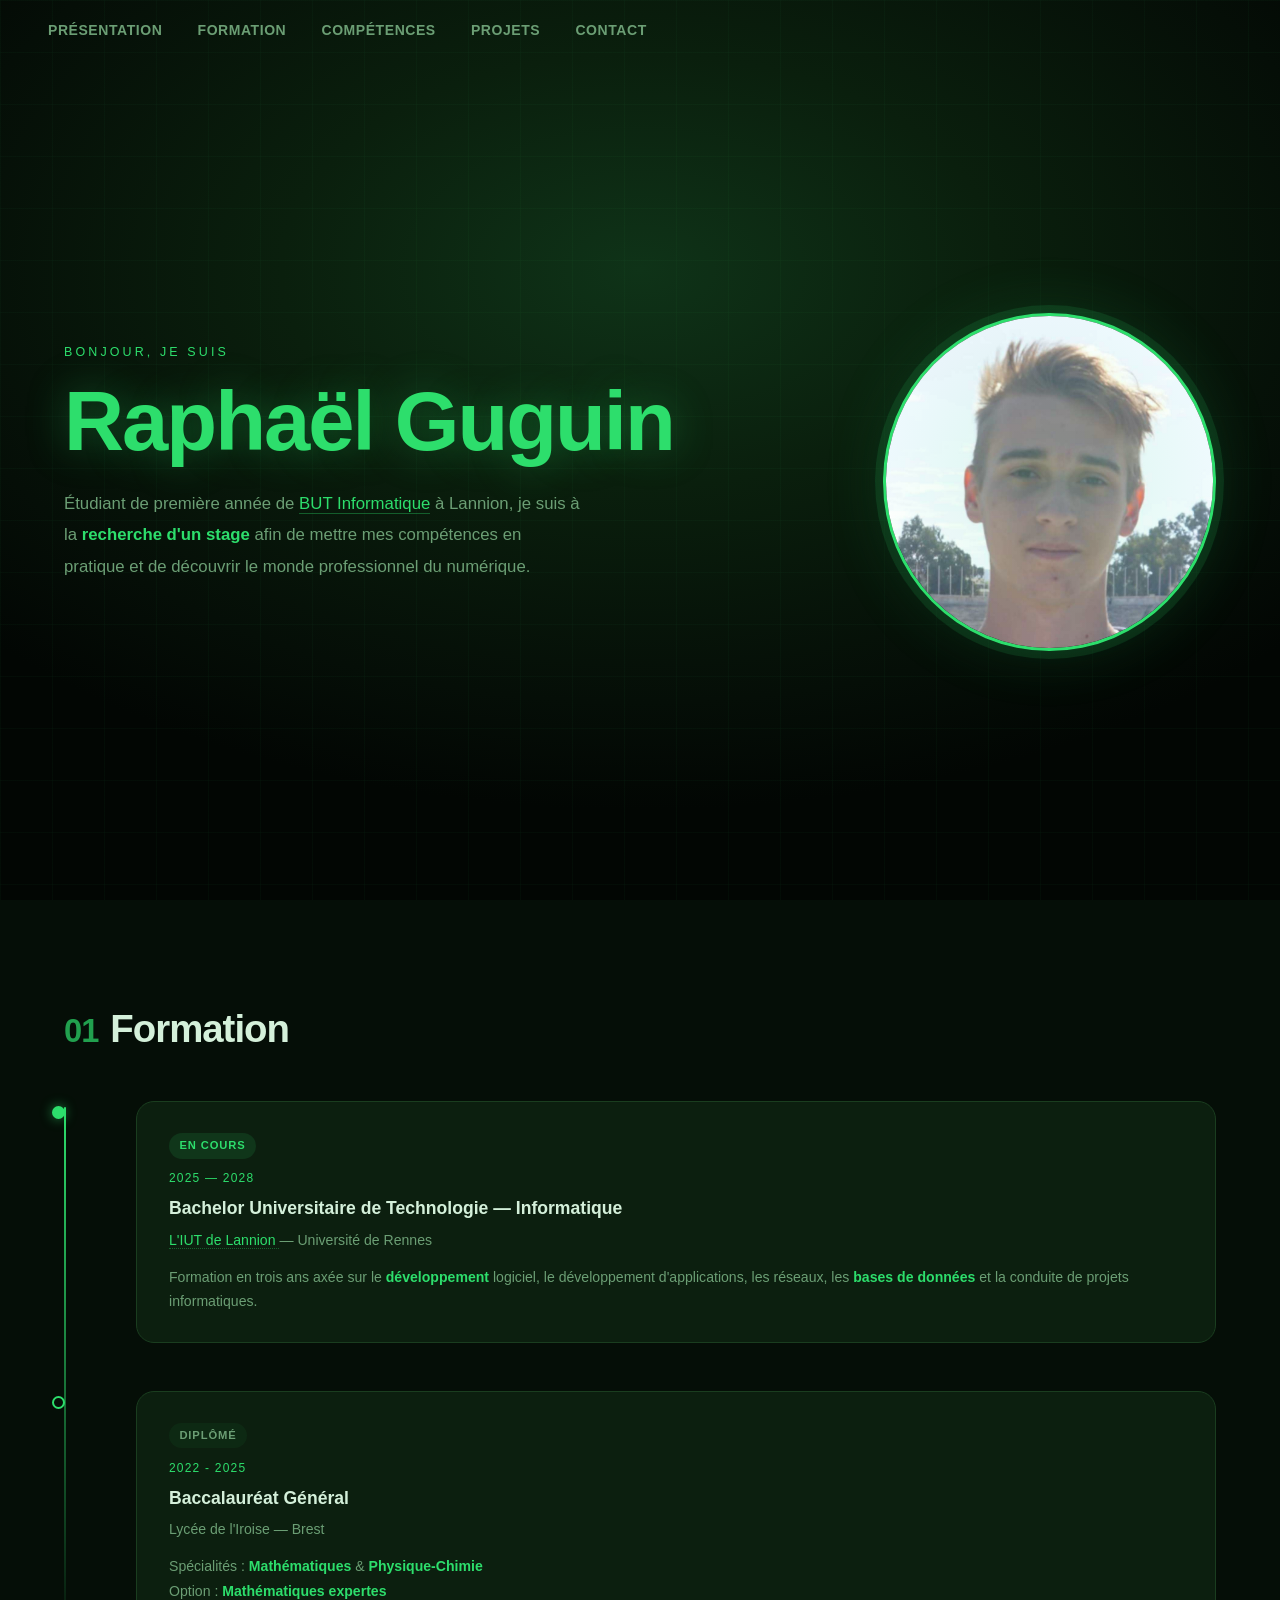
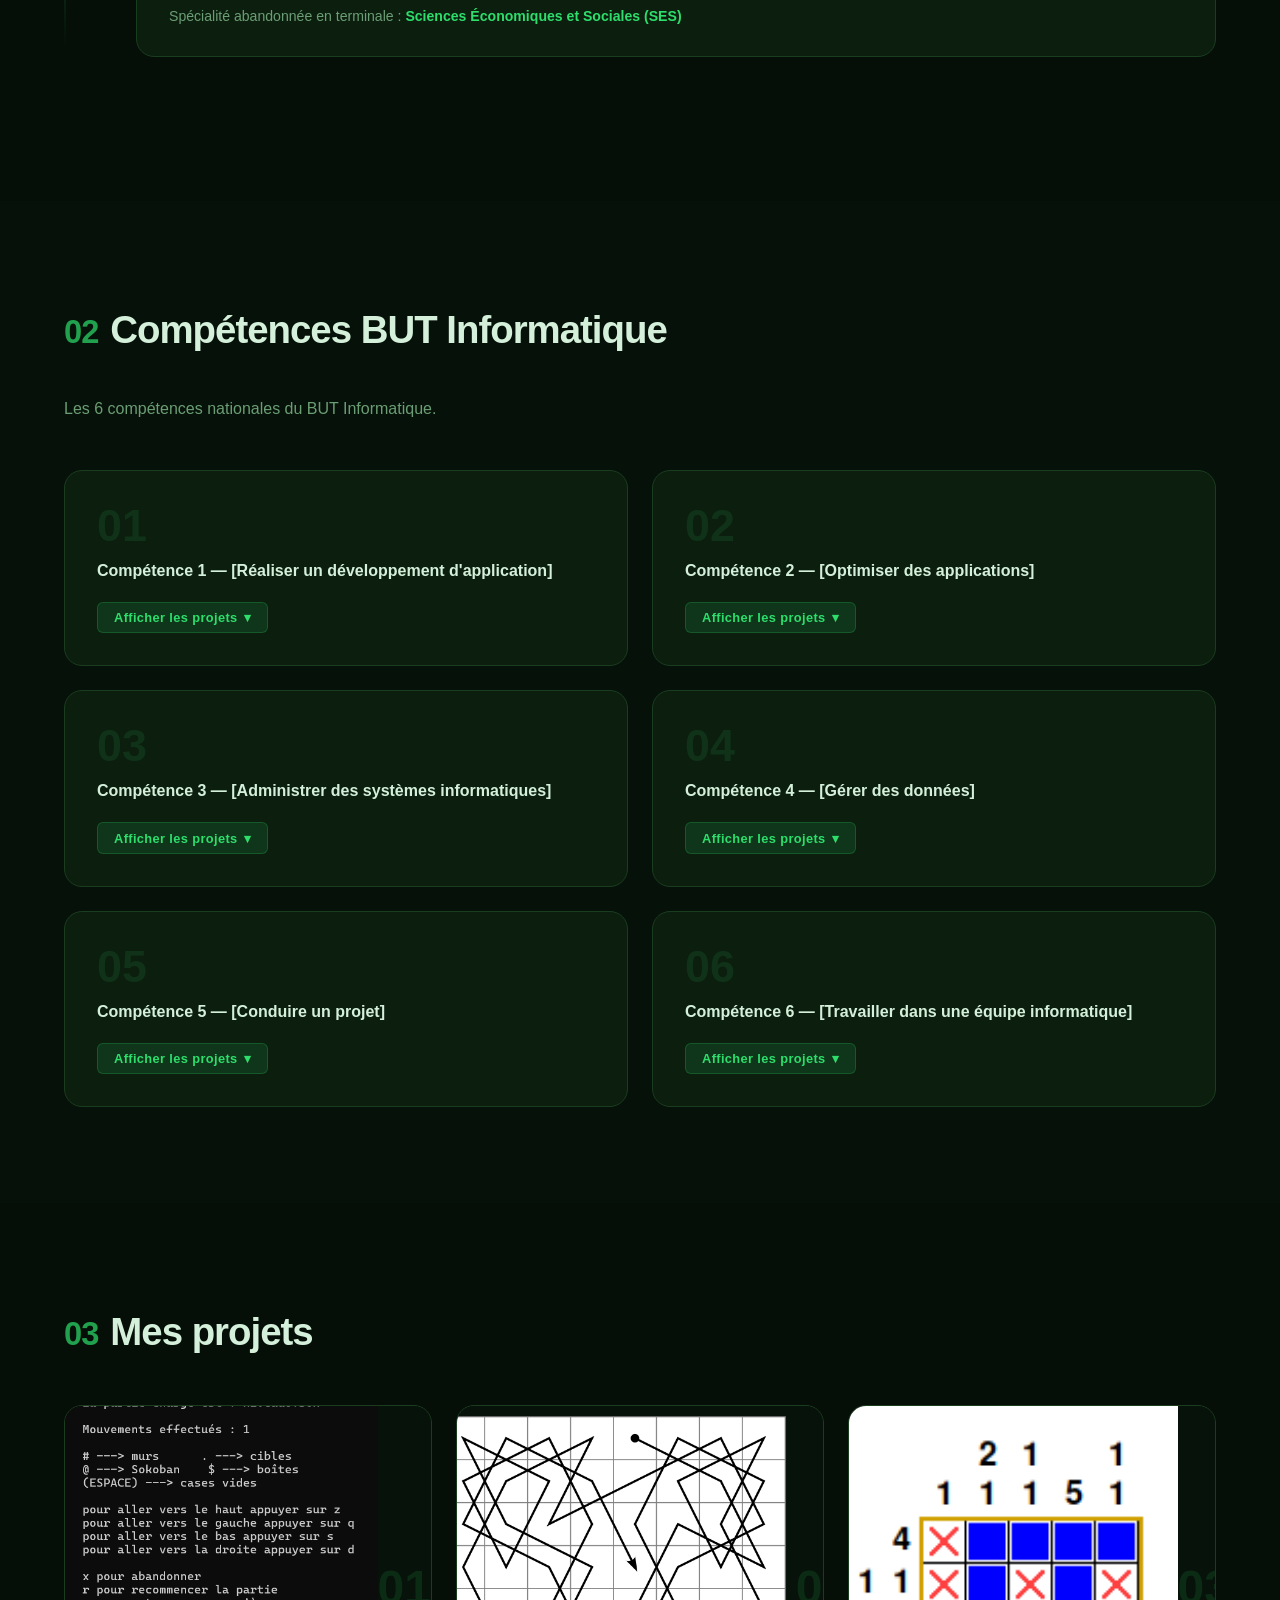
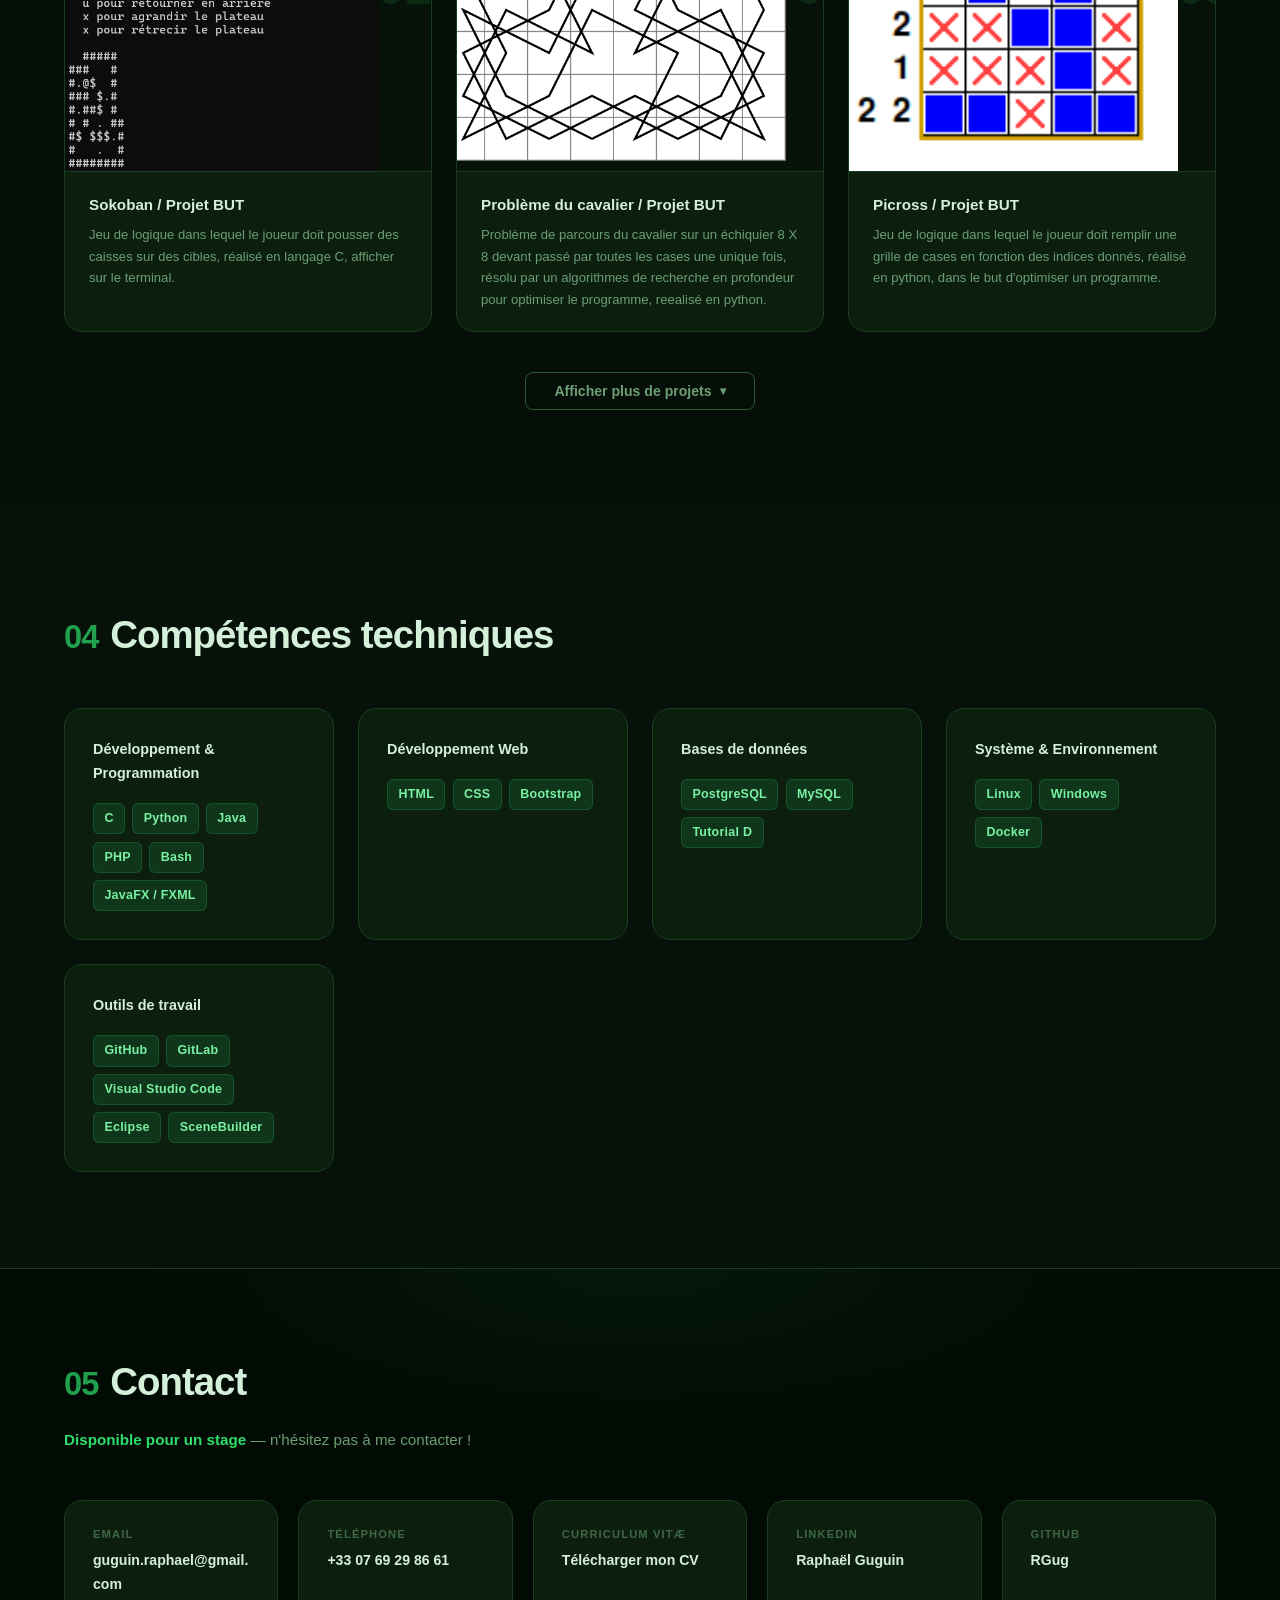
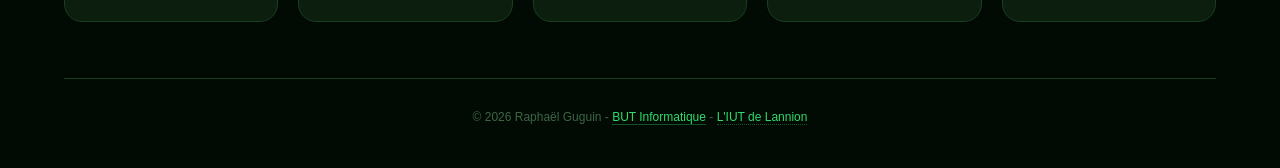
==== commit 25920252: "Update index.html" ====
--- a/index.html
+++ b/index.html
@@ -157,7 +157,7 @@
           <div class="comp-projects" id="cp-2">
             <div class="cp-list">
               <div class="cp-item" onclick="goToProject('projet-2')">
-                <div class="cp-img"><img src="images/Cavalier.png" alt="Projet 2" /></div>
+                <div class="cp-img"><img src="images/cavalier.png" alt="Projet 2" /></div>
                 <p class="cp-name">Problème du cavalier</p>
               </div>
               <div class="cp-item" onclick="goToProject('projet-3')">
@@ -283,7 +283,7 @@
 
         <article class="proj-card fade-in" id="projet-2">
           <div class="proj-img">
-            <img src="images/Cavalier.png" alt="Projet 2" />
+            <img src="images/cavalier.png" alt="Projet 2" />
             <span class="proj-img-ph">02</span>
           </div>
           <div class="proj-body">
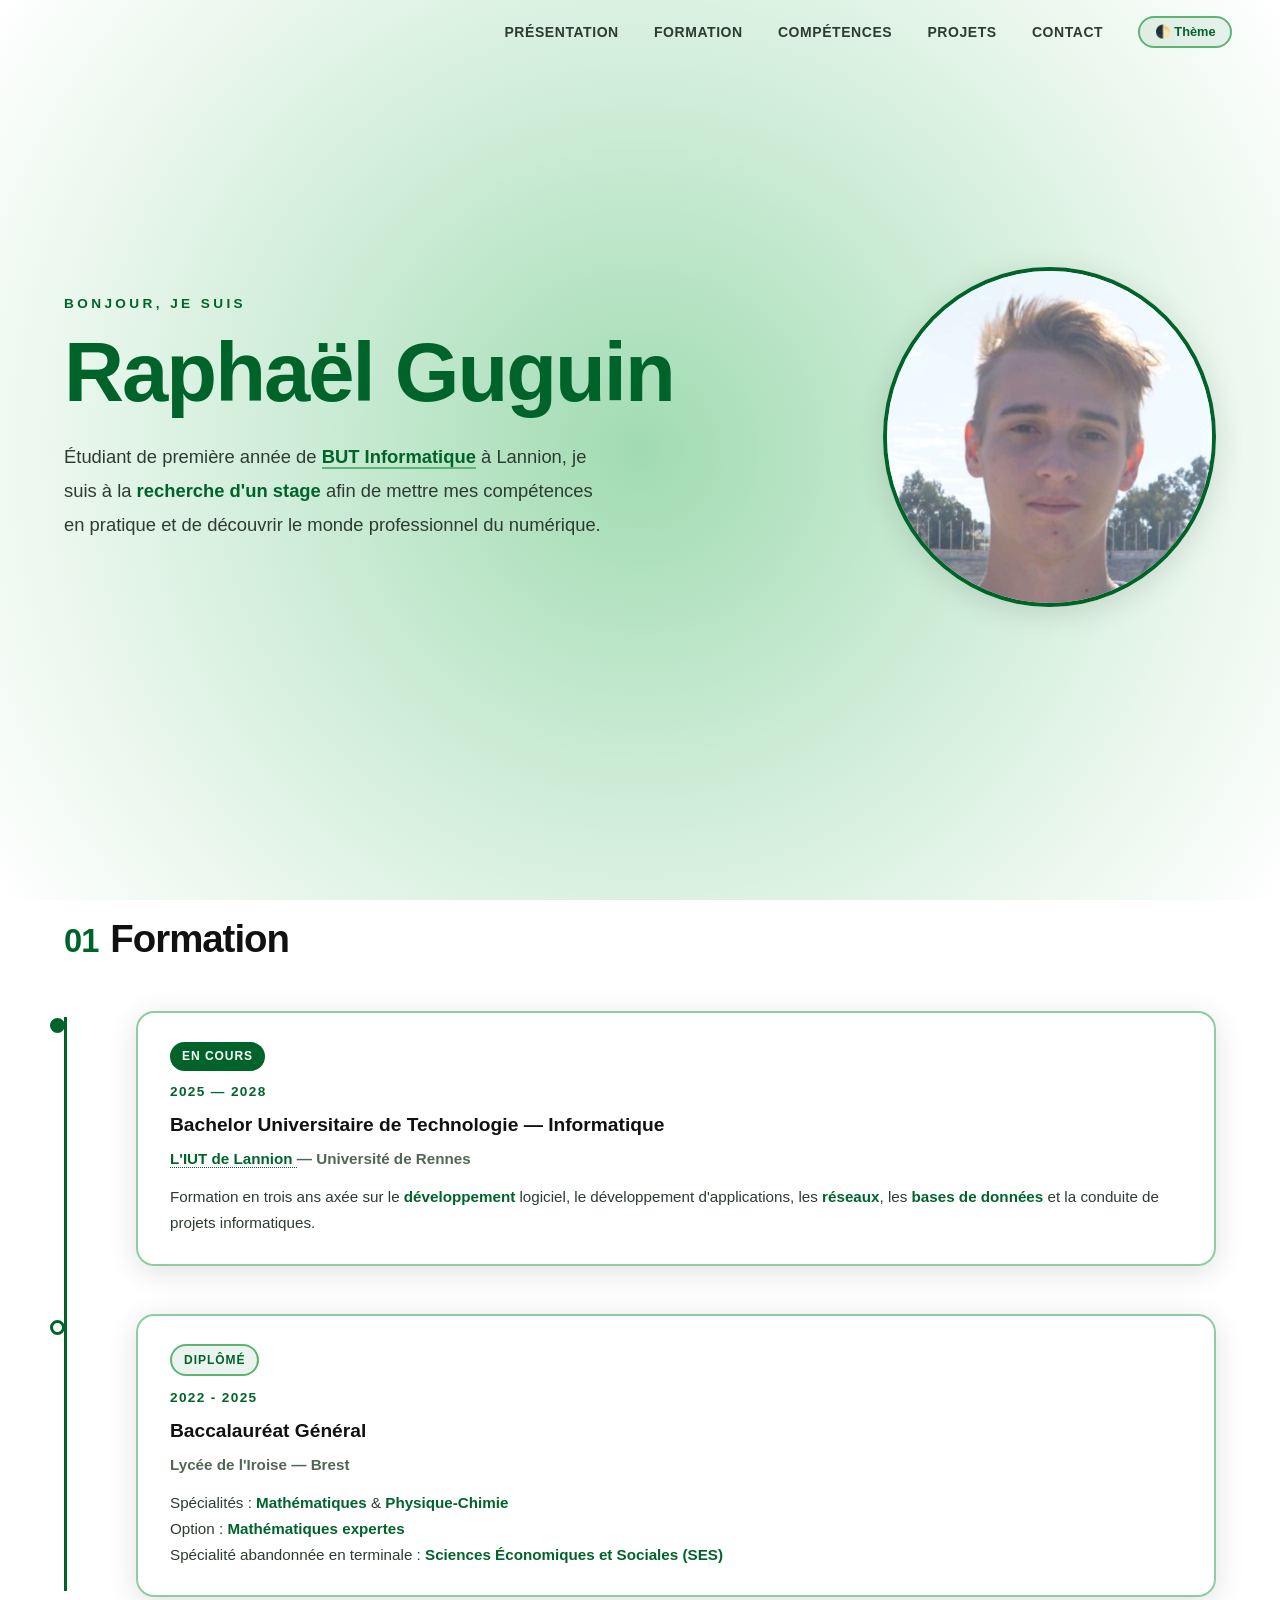
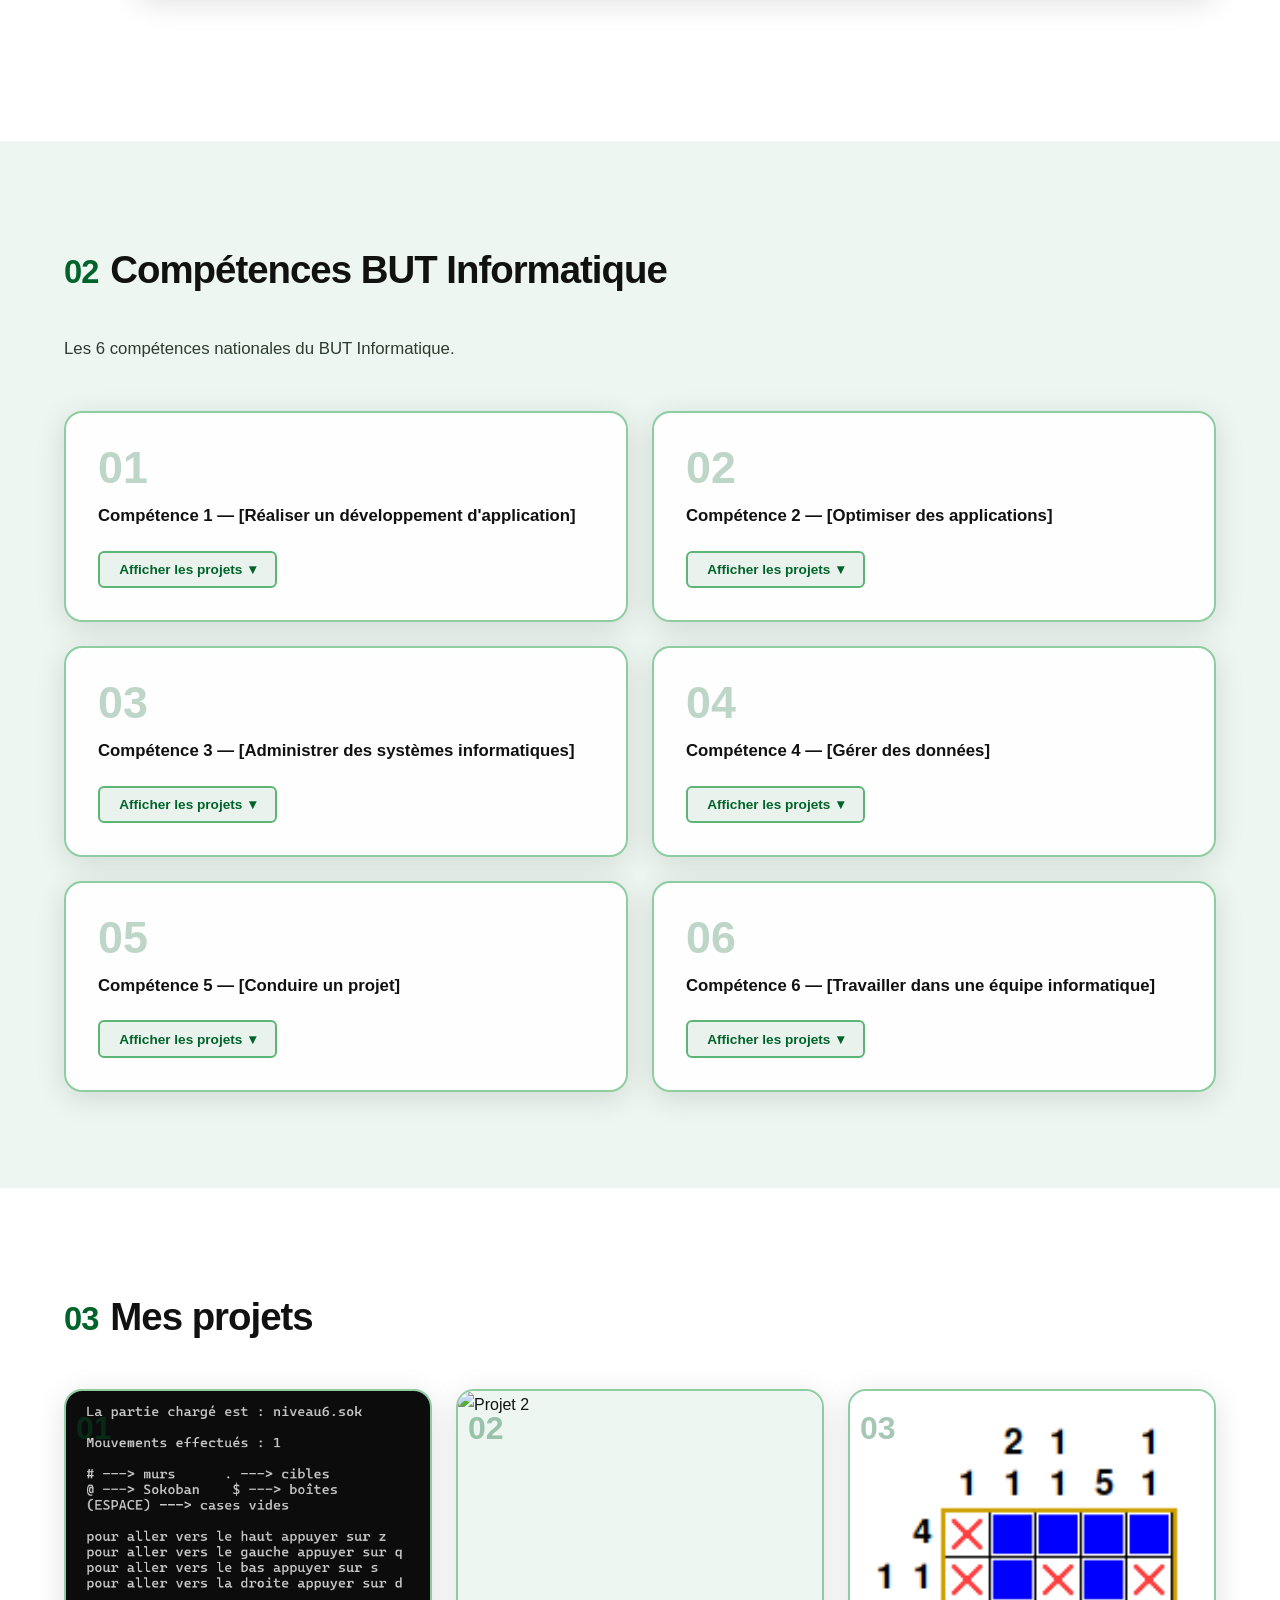
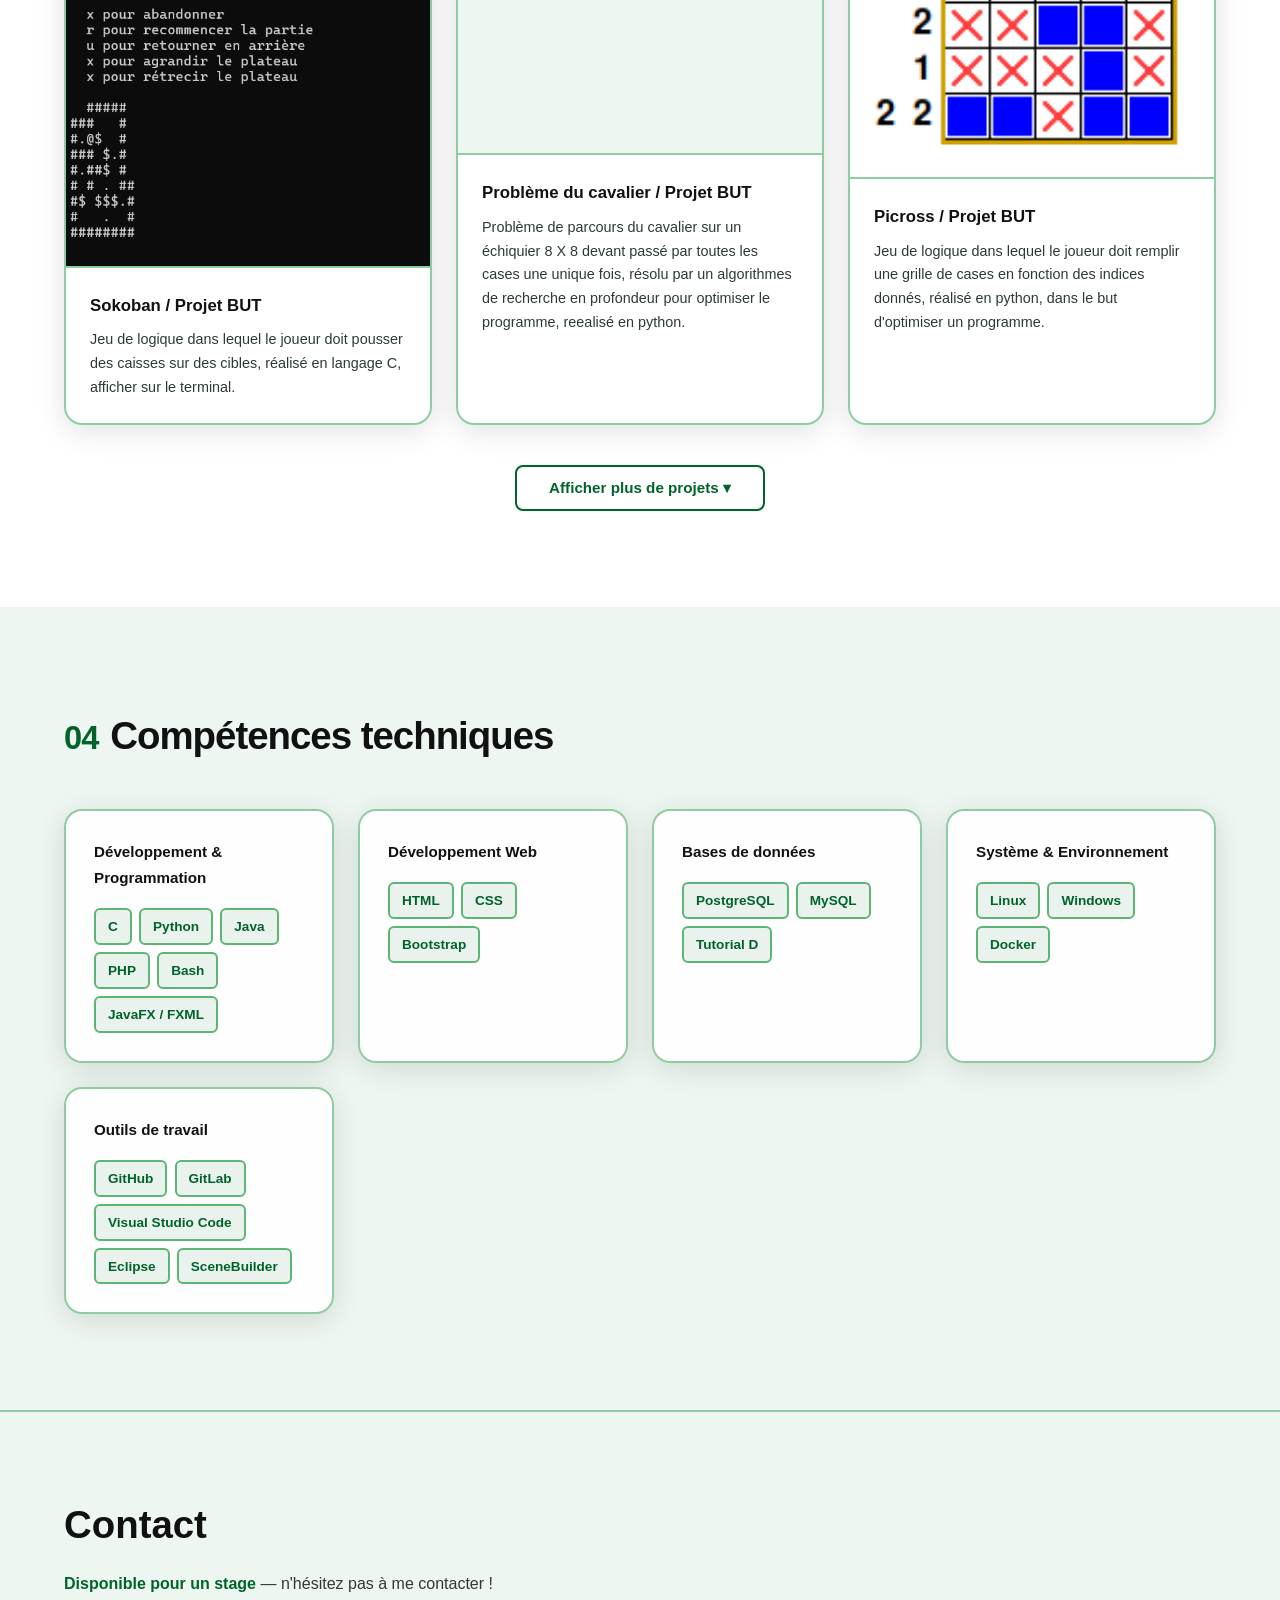
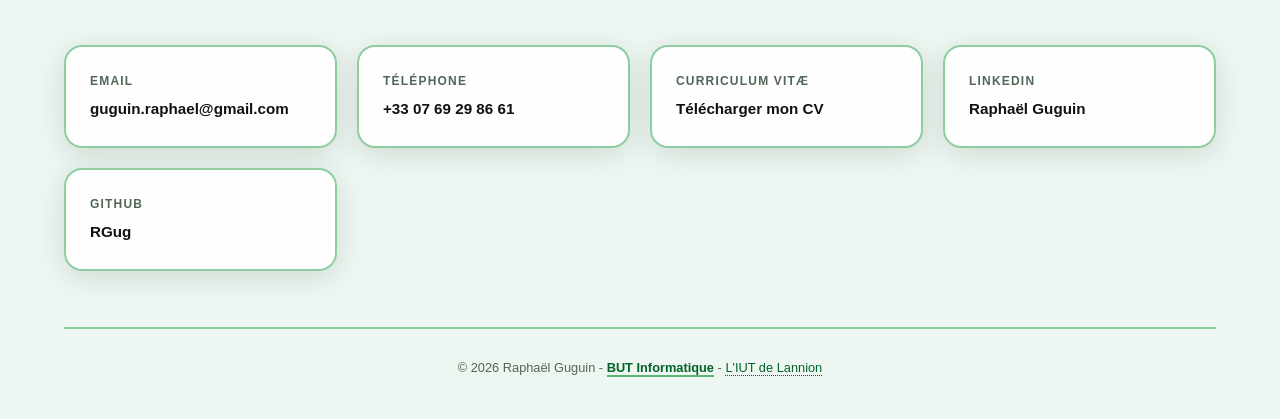
==== commit abd28336: "Add files via upload" ====
--- a/index.html
+++ b/index.html
@@ -1,583 +1,528 @@
-<!DOCTYPE html>
-<html lang="fr">
-<head>
-  <meta charset="UTF-8" />
-  <meta name="viewport" content="width=device-width, initial-scale=1.0" />
-  <title>Raphaël Guguin — Portfolio BUT Informatique</title>
-  <link rel="stylesheet" href="style.css" />
-  <link rel="preconnect" href="https://fonts.googleapis.com" />
-  <link rel="preconnect" href="https://fonts.gstatic.com" crossorigin />
-  <link href="https://fonts.googleapis.com/css2?family=Playfair+Display:wght@400;600;700;800&family=Source+Sans+3:ital,wght@0,300;0,400;0,600;0,700;1,300&display=swap" rel="stylesheet" />
-</head>
-<body>
-
-  <!--
-       NAVBAR STICKY
-  -->
-  <nav class="navbar" id="navbar">
-    <button class="nav-burger" id="nav-burger" aria-label="Menu" onclick="toggleMenu()">
-      <span></span><span></span><span></span>
-    </button>
-    <ul class="nav-links" id="nav-links">
-      <li><a href="#presentation" onclick="closeMenu()">Présentation</a></li>
-      <li><a href="#formation"    onclick="closeMenu()">Formation</a></li>
-      <li><a href="#competences"  onclick="closeMenu()">Compétences</a></li>
-      <li><a href="#projets"      onclick="closeMenu()">Projets</a></li>
-      <li><a href="#contact"      onclick="closeMenu()">Contact</a></li>
-    </ul>
-  </nav>
-
-  <!--
-       raph / PRÉSENTATION
-  -->
-  <section class="raph" id="presentation">
-    <div class="raph-inner">
-
-      <div class="raph-text">
-        <p class="raph-eyebrow">Bonjour, je suis</p>
-        <h1 class="raph-name">
-          <span class="raph-name-accent">Raphaël Guguin</span>
-        </h1>
-        <p class="raph-desc">
-          Étudiant de première année de
-          <a class="lien-but"
-             href="https://www.enseignementsup-recherche.gouv.fr/sites/default/files/annexe-2-licence-professionnelle-bachelor-universitaire-de-technologie-informatique-29016.pdf"
-             target="_blank" rel="noopener">BUT Informatique</a>
-          à Lannion, je suis à la <strong>recherche d'un stage</strong> afin de mettre mes compétences
-          en pratique et de découvrir le monde professionnel du numérique.
-          
-        </p>
-      </div>
-
-      <div class="raph-photo-area">
-        <div class="raph-photo-ring">
-          
-          <img src="images/photoRaphael.jpg" alt="Photo de Raphaël Guguin" class="raph-photo" />
-        </div>
-        <div class="raph-photo-glow"></div>
-      </div>
-
-    </div>
-  </section>
-
-  <!--
-       FORMATION
-  -->
-  <section class="section" id="formation">
-    <div class="container">
-      <h2 class="section-title"><span class="title-num">01</span> Formation</h2>
-
-      <div class="timeline">
-
-        
-        <div class="tl-item tl-current fade-in">
-          <div class="tl-dot"></div>
-          <div class="tl-content">
-            <span class="tl-badge">En cours</span>
-            <div class="tl-date">2025 — 2028</div>
-            <h3 class="tl-title">
-              Bachelor Universitaire de Technologie — Informatique
-            </h3>
-            <p class="tl-school">
-              <a href="https://iut-lannion.univ-rennes.fr/" target="_blank" rel="noopener" class="lien-iut">
-                L'IUT de Lannion
-              </a>
-              — Université de Rennes
-            </p>
-            <p class="tl-detail">
-              
-              Formation en trois ans axée sur le <strong>développement </strong>logiciel, le développement d'applications,
-              les réseaux, les<strong> bases de données </strong>et la conduite de projets informatiques.
-            </p>
-          </div>
-        </div>
-
-        <div class="tl-item fade-in">
-          <div class="tl-dot"></div>
-          <div class="tl-content">
-            <span class="tl-badge tl-badge-past">Diplômé</span>
-            <div class="tl-date">2022 - 2025</div>
-            <h3 class="tl-title">Baccalauréat Général</h3>
-            <p class="tl-school">Lycée de l'Iroise — Brest</p>
-            <p class="tl-detail">
-              Spécialités : <strong>Mathématiques</strong> &amp; <strong>Physique-Chimie</strong><br />
-              Option : <strong>Mathématiques expertes</strong><br />
-              Spécialité abandonnée en terminale : <strong>Sciences Économiques et Sociales (SES)</strong>
-            </p>
-          </div>
-        </div>
-
-      </div>
-    </div>
-  </section>
-
-  <!--
-       COMPÉTENCES BUT (6)
-  -->
-  <section class="section section-alt" id="competences">
-    <div class="container">
-      <h2 class="section-title"><span class="title-num">02</span> Compétences BUT Informatique</h2>
-      <p class="section-lead">
-        Les 6 compétences nationales du BUT Informatique.
-       
-      </p>
-
-      <div class="comp-grid" id="comp-grid">
-
-        <!-- ── Compétence 1 ── -->
-        <div class="comp-block" data-comp="1">
-          <div class="comp-card">
-            <span class="comp-num">01</span>
-            <h3 class="comp-name">Compétence 1 — [Réaliser un développement d'application]</h3>
-            <button class="btn-comp-toggle" onclick="toggleComp(1)">
-              <span class="toggle-txt">Afficher les projets</span>
-              <span class="toggle-arr">▾</span>
-            </button>
-          </div>
-          <div class="comp-projects" id="cp-1">
-            <div class="cp-list">
-              <div class="cp-item" onclick="goToProject('projet-1')">
-                <div class="cp-img"><img src="images/Sokoban.png" alt="Projet 1" /> </div>
-                <p class="cp-name">Sokoban</p>
-              </div>
-            </div>
-          </div>
-        </div>
-
-        <!-- ── Compétence 2 ── -->
-        <div class="comp-block" data-comp="2">
-          <div class="comp-card">
-            <span class="comp-num">02</span>
-            <h3 class="comp-name">Compétence 2 — [Optimiser des applications]</h3>
-            <button class="btn-comp-toggle" onclick="toggleComp(2)">
-              <span class="toggle-txt">Afficher les projets</span>
-              <span class="toggle-arr">▾</span>
-            </button>
-          </div>
-          <div class="comp-projects" id="cp-2">
-            <div class="cp-list">
-              <div class="cp-item" onclick="goToProject('projet-2')">
-                <div class="cp-img"><img src="images/cavalier.png" alt="Projet 2" /></div>
-                <p class="cp-name">Problème du cavalier</p>
-              </div>
-              <div class="cp-item" onclick="goToProject('projet-3')">
-                <div class="cp-img"><img src="images/picross-plein.png" alt="Projet 3" /></div>
-                <p class="cp-name">Picross</p>
-              </div>
-            </div>
-          </div>
-        </div>
-
-        <!-- ── Compétence 3 ── -->
-        <div class="comp-block" data-comp="3">
-          <div class="comp-card">
-            <span class="comp-num">03</span>
-            <h3 class="comp-name">Compétence 3 — [Administrer des systèmes informatiques]</h3>
-            <button class="btn-comp-toggle" onclick="toggleComp(3)">
-              <span class="toggle-txt">Afficher les projets</span>
-              <span class="toggle-arr">▾</span>
-            </button>
-          </div>
-          <div class="comp-projects" id="cp-3">
-            <div class="cp-list">
-              <div class="cp-item" onclick="goToProject('projet-6')">
-                <div class="cp-img"><img src="images/auto-conversion.png" alt="Projet 6" /></div>
-                <p class="cp-name">Installation d'un poste de développement</p>
-              </div>
-            </div>
-          </div>
-        </div>
-
-        <!-- ── Compétence 4 ── -->
-        <div class="comp-block" data-comp="4">
-          <div class="comp-card">
-            <span class="comp-num">04</span>
-            <h3 class="comp-name">Compétence 4 — [Gérer des données]</h3>
-            <button class="btn-comp-toggle" onclick="toggleComp(4)">
-              <span class="toggle-txt">Afficher les projets</span>
-              <span class="toggle-arr">▾</span>
-            </button>
-          </div>
-          <div class="comp-projects" id="cp-4">
-            <div class="cp-list">
-              <div class="cp-item" onclick="goToProject('projet-7')">
-                <div class="cp-img"><img src="images/Base-de-donne.png" alt="Projet 7" /></div>
-                <p class="cp-name">Base de Données Parcoursup 2022</p>
-              </div>
-            </div>
-          </div>
-        </div>
-
-        <!-- ── Compétence 5 ── -->
-        <div class="comp-block" data-comp="5">
-          <div class="comp-card">
-            <span class="comp-num">05</span>
-            <h3 class="comp-name">Compétence 5 — [Conduire un projet]</h3>
-            <button class="btn-comp-toggle" onclick="toggleComp(5)">
-              <span class="toggle-txt">Afficher les projets</span>
-              <span class="toggle-arr">▾</span>
-            </button>
-          </div>
-          <div class="comp-projects" id="cp-5">
-            <div class="cp-list">
-              <div class="cp-item" onclick="goToProject('projet-4')">
-                <div class="cp-img"><img src="images/site-web.png" alt="Projet 4" /></div>
-                <p class="cp-name">Site Web</p>
-              </div>
-              <div class="cp-item" onclick="goToProject('projet-5')">
-                <div class="cp-img"><img src="images/gestion-de-projet.png" alt="Projet 5" /></div>
-                <p class="cp-name">Gestion de Projet (boulangerie)</p>
-              </div>
-            </div>
-          </div>
-        </div>
-
-        <!-- ── Compétence 6 ── -->
-        <div class="comp-block" data-comp="6">
-          <div class="comp-card">
-            <span class="comp-num">06</span>
-            <h3 class="comp-name">Compétence 6 — [Travailler dans une équipe informatique]</h3>
-            <button class="btn-comp-toggle" onclick="toggleComp(6)">
-              <span class="toggle-txt">Afficher les projets</span>
-              <span class="toggle-arr">▾</span>
-            </button>
-          </div>
-          <div class="comp-projects" id="cp-6">
-            <div class="cp-list">
-              <div class="cp-item" onclick="goToProject('projet-4')">
-                <div class="cp-img"><img src="images/site-web.png" alt="Projet 4" /></div>
-                <p class="cp-name">Site Web</p>
-              </div>
-              <div class="cp-item" onclick="goToProject('projet-5')">
-                <div class="cp-img"><img src="images/gestion-de-projet.png" alt="Projet 5" /></div>
-                <p class="cp-name">Gestion de Projet (boulangerie)</p>
-              </div>
-            </div>
-          </div>
-        </div>
-
-      </div>
-    </div>
-  </section>
-
-  <!--
-       TOUS MES PROJETS
-  -->
-  <section class="section" id="projets">
-    <div class="container">
-      <h2 class="section-title"><span class="title-num">03</span> Mes projets</h2>
-
-      <div class="proj-grid" id="proj-grid">
-
-        
-        <article class="proj-card fade-in" id="projet-1">
-          <div class="proj-img">
-            <img src="images/Sokoban.png" alt="Projet 1" /> 
-            <span class="proj-img-ph">01</span>
-          </div>
-          <div class="proj-body">
-            <h4 class="proj-name">Sokoban / Projet BUT</h4>
-            <p class="proj-desc">Jeu de logique dans lequel le joueur doit pousser des caisses sur des cibles, réalisé en langage C, afficher sur le terminal.</p>
-          </div>
-        </article>
-
-        <article class="proj-card fade-in" id="projet-2">
-          <div class="proj-img">
-            <img src="images/cavalier.png" alt="Projet 2" />
-            <span class="proj-img-ph">02</span>
-          </div>
-          <div class="proj-body">
-            <h4 class="proj-name">Problème du cavalier / Projet BUT</h4>
-            <p class="proj-desc">Problème de parcours du cavalier sur un échiquier 8 X 8 devant passé par toutes les cases une unique fois, résolu par un algorithmes de recherche en profondeur pour optimiser le programme, reealisé en python.</p>
-          </div>
-        </article>
-
-        <article class="proj-card fade-in" id="projet-3">
-          <div class="proj-img">
-            <img src="images/picross-plein.png" alt="Projet 3" />
-            <span class="proj-img-ph">03</span>
-          </div>
-          <div class="proj-body">
-            <h4 class="proj-name">Picross / Projet BUT</h4>
-            <p class="proj-desc">Jeu de logique dans lequel le joueur doit remplir une grille de cases en fonction des indices donnés, réalisé en python, dans le but d'optimiser un programme.</p>
-          </div>
-        </article>
-
-        <!-- Projets 4-7 masqués -->
-        <article class="proj-card proj-hidden fade-in" id="projet-4">
-          <div class="proj-img">
-            <img src="images/site-web.png" alt="Projet 4" />
-            <span class="proj-img-ph">04</span>
-          </div>
-          <div class="proj-body">
-            <h4 class="proj-name">Site Web / Projet BUT</h4>
-            <p class="proj-desc">Conception et développement d'un site web responsive, réalisé en HTML, CSS pour un site de tourisme, pour le Royaume-Unis.</p>
-          </div>
-        </article>
-
-        <article class="proj-card proj-hidden fade-in" id="projet-5">
-          <div class="proj-img">
-            <img src="images/gestion-de-projet.png" alt="Projet 5" />
-            <span class="proj-img-ph">05</span>
-          </div>
-          <div class="proj-body">
-            <h4 class="proj-name">Gestion de Projet / Projet BUT</h4>
-            <p class="proj-desc">Imagination de toutes les étapes, en passant par la planification des fonctionnalités au maquettage, pour la conception d'une application, afin d'aider une boulangerie à optimiser sa gestion de stock et de vente.</p>
-          </div>
-        </article>
-
-        <article class="proj-card proj-hidden fade-in" id="projet-6">
-          <div class="proj-img">
-            <img src="images/auto-conversion.png" alt="Projet 6" />
-            <span class="proj-img-ph">06</span>
-          </div>
-          <div class="proj-body">
-            <h4 class="proj-name">Installation d'un poste pour le développement / Projet BUT</h4>
-            <p class="proj-desc">Installation et configuration d'un poste de développement, réalisé en bash et PHP, pour faciliter la conversion de différents types de fichiers reçus, pour la création d'un site web.</p>
-          </div>
-        </article>
-
-        <article class="proj-card proj-hidden fade-in" id="projet-7">
-          <div class="proj-img">
-            <img src="images/Base-de-donne.png" alt="Projet 7" />
-            <span class="proj-img-ph">07</span>
-          </div>
-          <div class="proj-body">
-            <h4 class="proj-name">Base de Données de parcoursup 2022/ Projet BUT</h4>
-            <p class="proj-desc">Mise en place d'une base de données pour stocker et gérer les informations des candidats sur parcoursup 2022, sur SQLWorbench.</p>
-          </div>
-        </article>
-
-      </div>
-
-      <div class="proj-toggle-wrap">
-        <button class="btn-show-more" id="btn-projs" onclick="toggleAllProjects()">
-          Afficher plus de projets <span class="btn-arr">▾</span>
-        </button>
-      </div>
-
-    </div>
-  </section>
-
-  <!--
-       COMPÉTENCES TECHNIQUES
-  -->
-  <section class="section section-alt" id="skills">
-    <div class="container">
-      <h2 class="section-title"><span class="title-num">04</span> Compétences techniques</h2>
-
-      <div class="skills-grid">
-
-        <div class="sk-cat fade-in">
-          <h3 class="sk-cat-title">Développement &amp; Programmation</h3>
-          <ul class="sk-tags">
-            <li><span class="tag">C</span></li>
-            <li><span class="tag">Python</span></li>
-            <li><span class="tag">Java</span></li>
-            <li><span class="tag">PHP</span></li>
-            <li><span class="tag">Bash</span></li>
-            <li><span class="tag">JavaFX / FXML</span></li>
-          </ul>
-        </div>
-
-        <div class="sk-cat fade-in">
-          <h3 class="sk-cat-title">Développement Web</h3>
-          <ul class="sk-tags">
-            <li><span class="tag">HTML</span></li>
-            <li><span class="tag">CSS</span></li>
-            <li><span class="tag">Bootstrap</span></li>
-          </ul>
-        </div>
-
-        <div class="sk-cat fade-in">
-          <h3 class="sk-cat-title">Bases de données</h3>
-          <ul class="sk-tags">
-            <li><span class="tag">PostgreSQL</span></li>
-            <li><span class="tag">MySQL</span></li>
-            <li><span class="tag">Tutorial D</span></li>
-          </ul>
-        </div>
-
-        <div class="sk-cat fade-in">
-          <h3 class="sk-cat-title">Système &amp; Environnement</h3>
-          <ul class="sk-tags">
-            <li><span class="tag">Linux</span></li>
-            <li><span class="tag">Windows</span></li>
-            <li><span class="tag">Docker</span></li>
-          </ul>
-        </div>
-
-        <div class="sk-cat fade-in">
-          <h3 class="sk-cat-title">Outils de travail</h3>
-          <ul class="sk-tags">
-            <li><span class="tag">GitHub</span></li>
-            <li><span class="tag">GitLab</span></li>
-            <li><span class="tag">Visual Studio Code</span></li>
-            <li><span class="tag">Eclipse</span></li>
-            <li><span class="tag">SceneBuilder</span></li>
-          </ul>
-        </div>
-
-      </div>
-    </div>
-  </section>
-
-  <!--
-       FOOTER / CONTACT
-   -->
-  <footer class="footer" id="contact">
-    <div class="container">
-      <h2 class="footer-title">Contact</h2>
-      <p class="footer-intro">
-        
-        <strong>Disponible pour un stage</strong> — n'hésitez pas à me contacter !
-      </p>
-
-      <div class="contact-grid">
-
-        <a href="mailto:guguin.raphael@gmail.com" class="contact-card">
-          
-          <span class="contact-label">Email</span>
-          <span class="contact-value">guguin.raphael@gmail.com</span>
-        </a>
-
-        <a href="tel:+330769298661" class="contact-card">
-          
-          <span class="contact-label">Téléphone</span>
-          <span class="contact-value">+33 07 69 29 86 61</span>
-        </a>
-
-        <a href="CV_Raphael_Guguin.pdf" download class="contact-card">
-          
-          <span class="contact-label">Curriculum Vitæ</span>
-          <span class="contact-value">Télécharger mon CV</span>
-        </a>
-
-        <a href="https://www.linkedin.com/in/rapha%C3%ABl-guguin-73095a3b4/" target="_blank" rel="noopener" class="contact-card">
-          
-          <span class="contact-label">LinkedIn</span>
-          <span class="contact-value">Raphaël Guguin</span>
-        </a>
-
-        <a href="https://github.com/RGug" target="_blank" rel="noopener" class="contact-card">
-          
-          <span class="contact-label">GitHub</span>
-          <span class="contact-value">RGug</span>
-        </a>
-
-      </div>
-
-      <p class="footer-copy">© 2026 Raphaël Guguin - 
-        <a class="lien-but"
-        href="https://www.enseignementsup-recherche.gouv.fr/sites/default/files/annexe-2-licence-professionnelle-bachelor-universitaire-de-technologie-informatique-29016.pdf"
-        target="_blank" rel="noopener">BUT Informatique</a> - 
-        <a href="https://iut-lannion.univ-rennes.fr/" target="_blank" rel="noopener" class="lien-iut">
-          L'IUT de Lannion
-        </a>
-      </p>
-    </div>
-  </footer>
-
-  <!-- 
-       JAVASCRIPT
-  -->
-  <script>
-    /* ── Navbar scroll ── */
-    const navbar = document.getElementById('navbar');
-    window.addEventListener('scroll', () => {
-      navbar.classList.toggle('nav-scrolled', window.scrollY > 50);
-    });
-
-    /* ── Burger menu mobile ── */
-    function toggleMenu() {
-      document.getElementById('nav-links').classList.toggle('open');
-      document.getElementById('nav-burger').classList.toggle('active');
-    }
-    function closeMenu() {
-      document.getElementById('nav-links').classList.remove('open');
-      document.getElementById('nav-burger').classList.remove('active');
-    }
-
-    /* ── Compétences : toggle projets avec réorganisation de la grille ──
-       Logique :
-       - La compétence ouverte passe en pleine largeur (grid-column: 1 / -1)
-       - Les projets s'insèrent juste en dessous dans le flux CSS grid
-       - Si une compétence de droite était "après" elle repasse sous les projets
-    ── */
-    let openComp = null;
-
-    function toggleComp(n) {
-      const grid   = document.getElementById('comp-grid');
-      const block  = grid.querySelector(`.comp-block[data-comp="${n}"]`);
-      const panel  = document.getElementById(`cp-${n}`);
-      const btn    = block.querySelector('.btn-comp-toggle');
-
-      /* Ferme l'éventuel ouvert */
-      if (openComp !== null && openComp !== n) {
-        const prevBlock = grid.querySelector(`.comp-block[data-comp="${openComp}"]`);
-        const prevPanel = document.getElementById(`cp-${openComp}`);
-        prevPanel.classList.remove('cp-open');
-        prevBlock.classList.remove('comp-expanded');
-        const prevBtn = prevBlock.querySelector('.btn-comp-toggle');
-        prevBtn.querySelector('.toggle-txt').textContent = 'Afficher les projets';
-        prevBtn.querySelector('.toggle-arr').textContent = '▾';
-      }
-
-      const isOpen = panel.classList.contains('cp-open');
-
-      if (isOpen) {
-        panel.classList.remove('cp-open');
-        block.classList.remove('comp-expanded');
-        btn.querySelector('.toggle-txt').textContent = 'Afficher les projets';
-        btn.querySelector('.toggle-arr').textContent = '▾';
-        openComp = null;
-      } else {
-        block.classList.add('comp-expanded');
-        panel.classList.add('cp-open');
-        btn.querySelector('.toggle-txt').textContent = 'Masquer les projets';
-        btn.querySelector('.toggle-arr').textContent = '▴';
-        openComp = n;
-        /* Scroll doux vers le bloc */
-        setTimeout(() => block.scrollIntoView({ behavior: 'smooth', block: 'start' }), 50);
-      }
-    }
-
-    /* ── Navigation vers un projet depuis compétences ── */
-    function goToProject(id) {
-      const el = document.getElementById(id);
-      if (!el) return;
-      /* Rend visible si caché */
-      el.style.display = 'flex';
-      el.scrollIntoView({ behavior: 'smooth', block: 'center' });
-      el.classList.add('proj-highlight');
-      setTimeout(() => el.classList.remove('proj-highlight'), 2000);
-    }
-
-    /* ── Projets : afficher plus ── */
-    let projVisible = false;
-    function toggleAllProjects() {
-      projVisible = !projVisible;
-      document.querySelectorAll('.proj-hidden').forEach(el => {
-        el.style.display = projVisible ? 'flex' : 'none';
-      });
-      const btn = document.getElementById('btn-projs');
-      btn.innerHTML = projVisible
-        ? 'Afficher moins <span class="btn-arr">▴</span>'
-        : 'Afficher plus de projets <span class="btn-arr">▾</span>';
-    }
-
-    /* ── Intersection Observer (animations entrée) ── */
-    const io = new IntersectionObserver((entries) => {
-      entries.forEach(e => {
-        if (e.isIntersecting) {
-          e.target.classList.add('visible');
-          io.unobserve(e.target);
-        }
-      });
-    }, { threshold: 0.08 });
-
-    document.querySelectorAll('.fade-in, .tl-item, .comp-block, .sk-cat').forEach(el => io.observe(el));
-  </script>
-
-</body>
-</html>
+<!DOCTYPE html>
+<html lang="fr" data-theme="clair">
+<head>
+  <meta charset="UTF-8" />
+  <meta name="viewport" content="width=device-width, initial-scale=1.0" />
+  <title>Raphaël Guguin — Portfolio BUT Informatique</title>
+  <link rel="stylesheet" href="style.css" />
+  <link rel="preconnect" href="https://fonts.googleapis.com" />
+  <link rel="preconnect" href="https://fonts.gstatic.com" crossorigin />
+  <link href="https://fonts.googleapis.com/css2?family=Playfair+Display:wght@400;600;700;800&family=Source+Sans+3:ital,wght=0,300;0,400;0,600;0,700;1,300&display=swap" rel="stylesheet" />
+</head>
+<body>
+
+  <nav class="barre-navigation" id="barre-navigation">
+    <button class="burger-menu" id="burger-menu" aria-label="Menu" onclick="basculerMenu()">
+      <span></span><span></span><span></span>
+    </button>
+    <ul class="liens-navigation" id="liens-navigation">
+      <li><a href="#presentation" onclick="fermerMenu()">Présentation</a></li>
+      <li><a href="#formation"    onclick="fermerMenu()">Formation</a></li>
+      <li><a href="#competences"  onclick="fermerMenu()">Compétences</a></li>
+      <li><a href="#projets"      onclick="fermerMenu()">Projets</a></li>
+      <li><a href="#contact"      onclick="fermerMenu()">Contact</a></li>
+      <li><button class="bouton-theme" onclick="basculerTheme()" aria-label="Changer de thème">🌓 Thème</button></li>
+    </ul>
+  </nav>
+
+  <section class="section-introduction" id="presentation">
+    <div class="contenu-introduction">
+
+      <div class="texte-introduction">
+        <p class="surtitre-introduction">Bonjour, je suis</p>
+        <h1 class="nom-introduction">
+          <span class="nom-accentue">Raphaël Guguin</span>
+        </h1>
+        <p class="description-introduction">
+          Étudiant de première année de
+          <a class="lien-but"
+             href="https://www.enseignementsup-recherche.gouv.fr/sites/default/files/annexe-2-licence-professionnelle-bachelor-universitaire-de-technologie-informatique-29016.pdf"
+             target="_blank" rel="noopener">BUT Informatique</a>
+          à Lannion, je suis à la <strong>recherche d'un stage</strong> afin de mettre mes compétences
+          en pratique et de découvrir le monde professionnel du numérique.
+        </p>
+      </div>
+
+      <div class="zone-photo">
+        <div class="cadre-photo">
+          <img src="images/photoRaphael.jpg" alt="Photo de Raphaël Guguin" class="image-profil" />
+        </div>
+        <div class="halo-photo"></div>
+      </div>
+
+    </div>
+  </section>
+
+  <section class="section-globale" id="formation">
+    <div class="conteneur-central">
+      <h2 class="titre-section"><span class="numero-titre">01</span> Formation</h2>
+
+      <div class="frise-chronologique">
+        
+        <div class="etape-frise etape-actuelle transition-apparition">
+          <div class="point-frise"></div>
+          <div class="bloc-contenu-frise">
+            <span class="badge-statut">En cours</span>
+            <div class="date-frise">2025 — 2028</div>
+            <h3 class="titre-bloc-frise">
+              Bachelor Universitaire de Technologie — Informatique
+            </h3>
+            <p class="etablissement-frise">
+              <a href="https://iut-lannion.univ-rennes.fr/" target="_blank" rel="noopener" class="lien-iut">
+                L'IUT de Lannion
+              </a>
+              — Université de Rennes
+            </p>
+            <p class="details-frise">
+              Formation en trois ans axée sur le <strong>développement </strong>logiciel, le développement d'applications,
+              les <strong>réseaux</strong>, les<strong> bases de données </strong>et la conduite de projets informatiques.
+            </p>
+          </div>
+        </div>
+
+        <div class="etape-frise transition-apparition">
+          <div class="point-frise"></div>
+          <div class="bloc-contenu-frise">
+            <span class="badge-statut badge-passe">Diplômé</span>
+            <div class="date-frise">2022 - 2025</div>
+            <h3 class="titre-bloc-frise">Baccalauréat Général</h3>
+            <p class="etablissement-frise">Lycée de l'Iroise — Brest</p>
+            <p class="details-frise">
+              Spécialités : <strong>Mathématiques</strong> &amp; <strong>Physique-Chimie</strong><br />
+              Option : <strong>Mathématiques expertes</strong><br />
+              Spécialité abandonnée en terminale : <strong>Sciences Économiques et Sociales (SES)</strong>
+            </p>
+          </div>
+        </div>
+
+      </div>
+    </div>
+  </section>
+
+  <section class="section-globale section-alternee" id="competences">
+    <div class="conteneur-central">
+      <h2 class="titre-section"><span class="numero-titre">02</span> Compétences BUT Informatique</h2>
+      <p class="introduction-section">Les 6 compétences nationales du BUT Informatique.</p>
+
+      <div class="grille-competences" id="grille-competences">
+
+        <div class="competence-bloc" data-comp="1">
+          <div class="carte-competence">
+            <span class="numero-competence">01</span>
+            <h3 class="nom-competence">Compétence 1 — [Réaliser un développement d'application]</h3>
+            <button class="bouton-toggle-projets" onclick="toggleCompetence(1)">
+              <span class="texte-bouton">Afficher les projets</span>
+              <span class="fleche-bouton">▾</span>
+            </button>
+          </div>
+          <div class="panneau-projets-lies" id="cp-1">
+            <div class="liste-mini-projets">
+              <div class="item-mini-projet" onclick="allerAuProjet('projet-1')">
+                <div class="image-mini-projet"><img src="images/Sokoban.png" alt="Projet 1" /> </div>
+                <p class="nom-mini-projet">Sokoban</p>
+              </div>
+            </div>
+          </div>
+        </div>
+
+        <div class="competence-bloc" data-comp="2">
+          <div class="carte-competence">
+            <span class="numero-competence">02</span>
+            <h3 class="nom-competence">Compétence 2 — [Optimiser des applications]</h3>
+            <button class="bouton-toggle-projets" onclick="toggleCompetence(2)">
+              <span class="texte-bouton">Afficher les projets</span>
+              <span class="fleche-bouton">▾</span>
+            </button>
+          </div>
+          <div class="panneau-projets-lies" id="cp-2">
+            <div class="liste-mini-projets">
+              <div class="item-mini-projet" onclick="allerAuProjet('projet-2')">
+                <div class="image-mini-projet"><img src="images/Cavalier.png" alt="Projet 2" /></div>
+                <p class="nom-mini-projet">Problème du cavalier</p>
+              </div>
+              <div class="item-mini-projet" onclick="allerAuProjet('projet-3')">
+                <div class="image-mini-projet"><img src="images/picross-plein.png" alt="Projet 3" /></div>
+                <p class="nom-mini-projet">Picross</p>
+              </div>
+            </div>
+          </div>
+        </div>
+
+        <div class="competence-bloc" data-comp="3">
+          <div class="carte-competence">
+            <span class="numero-competence">03</span>
+            <h3 class="nom-competence">Compétence 3 — [Administrer des systèmes informatiques]</h3>
+            <button class="bouton-toggle-projets" onclick="toggleCompetence(3)">
+              <span class="texte-bouton">Afficher les projets</span>
+              <span class="fleche-bouton">▾</span>
+            </button>
+          </div>
+          <div class="panneau-projets-lies" id="cp-3">
+            <div class="liste-mini-projets">
+              <div class="item-mini-projet" onclick="allerAuProjet('projet-6')">
+                <div class="image-mini-projet"><img src="images/auto-conversion.png" alt="Projet 6" /></div>
+                <p class="nom-mini-projet">Installation d'un poste de développement</p>
+              </div>
+            </div>
+          </div>
+        </div>
+
+        <div class="competence-bloc" data-comp="4">
+          <div class="carte-competence">
+            <span class="numero-competence">04</span>
+            <h3 class="nom-competence">Compétence 4 — [Gérer des données]</h3>
+            <button class="bouton-toggle-projets" onclick="toggleCompetence(4)">
+              <span class="texte-bouton">Afficher les projets</span>
+              <span class="fleche-bouton">▾</span>
+            </button>
+          </div>
+          <div class="panneau-projets-lies" id="cp-4">
+            <div class="liste-mini-projets">
+              <div class="item-mini-projet" onclick="allerAuProjet('projet-7')">
+                <div class="image-mini-projet"><img src="images/Base-de-donne.png" alt="Projet 7" /></div>
+                <p class="nom-mini-projet">Base de Données Parcoursup 2022</p>
+              </div>
+            </div>
+          </div>
+        </div>
+
+        <div class="competence-bloc" data-comp="5">
+          <div class="carte-competence">
+            <span class="numero-competence">05</span>
+            <h3 class="nom-competence">Compétence 5 — [Conduire un projet]</h3>
+            <button class="bouton-toggle-projets" onclick="toggleCompetence(5)">
+              <span class="texte-bouton">Afficher les projets</span>
+              <span class="fleche-bouton">▾</span>
+            </button>
+          </div>
+          <div class="panneau-projets-lies" id="cp-5">
+            <div class="liste-mini-projets">
+              <div class="item-mini-projet" onclick="allerAuProjet('projet-4')">
+                <div class="image-mini-projet"><img src="images/site-web.png" alt="Projet 4" /></div>
+                <p class="nom-mini-projet">Site Web</p>
+              </div>
+              <div class="item-mini-projet" onclick="allerAuProjet('projet-5')">
+                <div class="image-mini-projet"><img src="images/gestion-de-projet.png" alt="Projet 5" /></div>
+                <p class="nom-mini-projet">Gestion de Projet (boulangerie)</p>
+              </div>
+            </div>
+          </div>
+        </div>
+
+        <div class="competence-bloc" data-comp="6">
+          <div class="carte-competence">
+            <span class="numero-competence">06</span>
+            <h3 class="nom-competence">Compétence 6 — [Travailler dans une équipe informatique]</h3>
+            <button class="bouton-toggle-projets" onclick="toggleCompetence(6)">
+              <span class="texte-bouton">Afficher les projets</span>
+              <span class="fleche-bouton">▾</span>
+            </button>
+          </div>
+          <div class="panneau-projets-lies" id="cp-6">
+            <div class="liste-mini-projets">
+              <div class="item-mini-projet" onclick="allerAuProjet('projet-4')">
+                <div class="image-mini-projet"><img src="images/site-web.png" alt="Projet 4" /></div>
+                <p class="nom-mini-projet">Site Web</p>
+              </div>
+              <div class="item-mini-projet" onclick="allerAuProjet('projet-5')">
+                <div class="image-mini-projet"><img src="images/gestion-de-projet.png" alt="Projet 5" /></div>
+                <p class="nom-mini-projet">Gestion de Projet (boulangerie)</p>
+              </div>
+            </div>
+          </div>
+        </div>
+
+      </div>
+    </div>
+  </section>
+
+  <section class="section-globale" id="projets">
+    <div class="conteneur-central">
+      <h2 class="titre-section"><span class="numero-titre">03</span> Mes projets</h2>
+
+      <div class="grille-projets" id="grille-projets">
+        
+        <article class="carte-projet transition-apparition" id="projet-1">
+          <div class="image-projet">
+            <img src="images/Sokoban.png" alt="Projet 1" /> 
+            <span class="index-projet">01</span>
+          </div>
+          <div class="corps-projet">
+            <h4 class="titre-projet">Sokoban / Projet BUT</h4>
+            <p class="description-projet">Jeu de logique dans lequel le joueur doit pousser des caisses sur des cibles, réalisé en langage C, afficher sur le terminal.</p>
+          </div>
+        </article>
+
+        <article class="carte-projet transition-apparition" id="projet-2">
+          <div class="image-projet">
+            <img src="images/Cavalier.png" alt="Projet 2" />
+            <span class="index-projet">02</span>
+          </div>
+          <div class="corps-projet">
+            <h4 class="titre-projet">Problème du cavalier / Projet BUT</h4>
+            <p class="description-projet">Problème de parcours du cavalier sur un échiquier 8 X 8 devant passé par toutes les cases une unique fois, résolu par un algorithmes de recherche en profondeur pour optimiser le programme, reealisé en python.</p>
+          </div>
+        </article>
+
+        <article class="carte-projet transition-apparition" id="projet-3">
+          <div class="image-projet">
+            <img src="images/picross-plein.png" alt="Projet 3" />
+            <span class="index-projet">03</span>
+          </div>
+          <div class="corps-projet">
+            <h4 class="titre-projet">Picross / Projet BUT</h4>
+            <p class="description-projet">Jeu de logique dans lequel le joueur doit remplir une grille de cases en fonction des indices donnés, réalisé en python, dans le but d'optimiser un programme.</p>
+          </div>
+        </article>
+
+        <article class="carte-projet projet-cache transition-apparition" id="projet-4">
+          <div class="image-projet">
+            <img src="images/site-web.png" alt="Projet 4" />
+            <span class="index-projet">04</span>
+          </div>
+          <div class="corps-projet">
+            <h4 class="titre-projet">Site Web / Projet BUT</h4>
+            <p class="description-projet">Conception et développement d'un site web responsive, réalisé en HTML, CSS pour un site de tourisme, pour le Royaume-Unis.</p>
+          </div>
+        </article>
+
+        <article class="carte-projet projet-cache transition-apparition" id="projet-5">
+          <div class="image-projet">
+            <img src="images/gestion-de-projet.png" alt="Projet 5" />
+            <span class="index-projet">05</span>
+          </div>
+          <div class="corps-projet">
+            <h4 class="titre-projet">Gestion de Projet / Projet BUT</h4>
+            <p class="description-projet">Imagination de toutes les étapes, en passant par la planification des fonctionnalités au maquettage, pour la conception d'une application, afin d'aider une boulangerie à optimiser sa gestion de stock et de vente.</p>
+          </div>
+        </article>
+
+        <article class="carte-projet projet-cache transition-apparition" id="projet-6">
+          <div class="image-projet">
+            <img src="images/auto-conversion.png" alt="Projet 6" />
+            <span class="index-projet">06</span>
+          </div>
+          <div class="corps-projet">
+            <h4 class="titre-projet">Installation d'un poste pour le développement / Projet BUT</h4>
+            <p class="description-projet">Installation et configuration d'un poste de développement, réalisé en bash et PHP, pour faciliter la conversion de différents types de fichiers reçus, pour la création d'un site web.</p>
+          </div>
+        </article>
+
+        <article class="carte-projet projet-cache transition-apparition" id="projet-7">
+          <div class="image-projet">
+            <img src="images/Base-de-donne.png" alt="Projet 7" />
+            <span class="index-projet">07</span>
+          </div>
+          <div class="corps-projet">
+            <h4 class="titre-projet">Base de Données de parcoursup 2022/ Projet BUT</h4>
+            <p class="description-projet">Mise en place d'une base de données pour stocker et gérer les informations des candidats sur parcoursup 2022, sur SQLWorbench.</p>
+          </div>
+        </article>
+
+      </div>
+
+      <div class="zone-bouton-projets">
+        <button class="bouton-voir-plus" id="btn-projs" onclick="toggleTousProjets()">
+          Afficher plus de projets <span class="fleche-bouton">▾</span>
+        </button>
+      </div>
+
+    </div>
+  </section>
+
+  <section class="section-globale section-alternee" id="skills">
+    <div class="conteneur-central">
+      <h2 class="titre-section"><span class="numero-titre">04</span> Compétences techniques</h2>
+
+      <div class="grille-categories-techniques">
+
+        <div class="categorie-technique transition-apparition">
+          <h3 class="titre-categorie-technique">Développement &amp; Programmation</h3>
+          <ul class="liste-badges-technologiques">
+            <li><span class="badge-techno">C</span></li>
+            <li><span class="badge-techno">Python</span></li>
+            <li><span class="badge-techno">Java</span></li>
+            <li><span class="badge-techno">PHP</span></li>
+            <li><span class="badge-techno">Bash</span></li>
+            <li><span class="badge-techno">JavaFX / FXML</span></li>
+          </ul>
+        </div>
+
+        <div class="categorie-technique transition-apparition">
+          <h3 class="titre-categorie-technique">Développement Web</h3>
+          <ul class="liste-badges-technologiques">
+            <li><span class="badge-techno">HTML</span></li>
+            <li><span class="badge-techno">CSS</span></li>
+            <li><span class="badge-techno">Bootstrap</span></li>
+          </ul>
+        </div>
+
+        <div class="categorie-technique transition-apparition">
+          <h3 class="titre-categorie-technique">Bases de données</h3>
+          <ul class="liste-badges-technologiques">
+            <li><span class="badge-techno">PostgreSQL</span></li>
+            <li><span class="badge-techno">MySQL</span></li>
+            <li><span class="badge-techno">Tutorial D</span></li>
+          </ul>
+        </div>
+
+        <div class="categorie-technique transition-apparition">
+          <h3 class="titre-categorie-technique">Système &amp; Environnement</h3>
+          <ul class="liste-badges-technologiques">
+            <li><span class="badge-techno">Linux</span></li>
+            <li><span class="badge-techno">Windows</span></li>
+            <li><span class="badge-techno">Docker</span></li>
+          </ul>
+        </div>
+
+        <div class="categorie-technique transition-apparition">
+          <h3 class="titre-categorie-technique">Outils de travail</h3>
+          <ul class="liste-badges-technologiques">
+            <li><span class="badge-techno">GitHub</span></li>
+            <li><span class="badge-techno">GitLab</span></li>
+            <li><span class="badge-techno">Visual Studio Code</span></li>
+            <li><span class="badge-techno">Eclipse</span></li>
+            <li><span class="badge-techno">SceneBuilder</span></li>
+          </ul>
+        </div>
+
+      </div>
+    </div>
+  </section>
+
+  <footer class="pied-page" id="contact">
+    <div class="conteneur-central">
+      <h2 class="titre-pied-page">Contact</h2>
+      <p class="introduction-pied-page">
+        <strong>Disponible pour un stage</strong> — n'hésitez pas à me contacter !
+      </p>
+
+      <div class="grille-contact">
+
+        <a href="mailto:guguin.raphael@gmail.com" class="carte-contact">
+          <span class="label-contact">Email</span>
+          <span class="valeur-contact">guguin.raphael@gmail.com</span>
+        </a>
+
+        <a href="tel:+330769298661" class="carte-contact">
+          <span class="label-contact">Téléphone</span>
+          <span class="valeur-contact">+33 07 69 29 86 61</span>
+        </a>
+
+        <a href="CV_Raphael_Guguin.pdf" download class="carte-contact">
+          <span class="label-contact">Curriculum Vitæ</span>
+          <span class="valeur-contact">Télécharger mon CV</span>
+        </a>
+
+        <a href="https://www.linkedin.com/in/rapha%C3%ABl-guguin-73095a3b4/" target="_blank" rel="noopener" class="carte-contact">
+          <span class="label-contact">LinkedIn</span>
+          <span class="valeur-contact">Raphaël Guguin</span>
+        </a>
+
+        <a href="https://github.com/RGug" target="_blank" rel="noopener" class="carte-contact">
+          <span class="label-contact">GitHub</span>
+          <span class="valeur-contact">RGug</span>
+        </a>
+
+      </div>
+
+      <p class="copyright">© 2026 Raphaël Guguin - 
+        <a class="lien-but" href="https://www.enseignementsup-recherche.gouv.fr/sites/default/files/annexe-2-licence-professionnelle-bachelor-universitaire-de-technologie-informatique-29016.pdf" target="_blank" rel="noopener">BUT Informatique</a> - 
+        <a href="https://iut-lannion.univ-rennes.fr/" target="_blank" rel="noopener" class="lien-iut">L'IUT de Lannion</a>
+      </p>
+    </div>
+  </footer>
+
+  <script>
+    const barreNav = document.getElementById('barre-navigation');
+    window.addEventListener('scroll', () => {
+      barreNav.classList.toggle('navigation-defilee', window.scrollY > 50);
+    });
+
+    function basculerMenu() {
+      document.getElementById('liens-navigation').classList.toggle('ouvert');
+      document.getElementById('burger-menu').classList.toggle('actif');
+    }
+    function fermerMenu() {
+      document.getElementById('liens-navigation').classList.remove('ouvert');
+      document.getElementById('burger-menu').classList.remove('actif');
+    }
+
+    function basculerTheme() {
+      const htmlEl = document.documentElement;
+      const themeActuel = htmlEl.getAttribute('data-theme');
+      const nouveauTheme = (themeActuel === 'clair') ? 'sombre' : 'clair';
+      htmlEl.setAttribute('data-theme', nouveauTheme);
+    }
+
+    let competenceOuverte = null;
+
+    function toggleCompetence(n) {
+      const grille = document.getElementById('grille-competences');
+      const bloc = grille.querySelector(`.competence-bloc[data-comp="${n}"]`);
+      const panneau = document.getElementById(`cp-${n}`);
+      const btn = bloc.querySelector('.bouton-toggle-projets');
+
+      if (competenceOuverte !== null && competenceOuverte !== n) {
+        const blocPrecedent = grille.querySelector(`.competence-bloc[data-comp="${competenceOuverte}"]`);
+        const panneauPrecedent = document.getElementById(`cp-${competenceOuverte}`);
+        panneauPrecedent.classList.remove('projets-ouverts');
+        blocPrecedent.classList.remove('competence-etendue');
+        const btnPrecedent = blocPrecedent.querySelector('.bouton-toggle-projets');
+        btnPrecedent.querySelector('.texte-bouton').textContent = 'Afficher les projets';
+        btnPrecedent.querySelector('.fleche-bouton').textContent = '▾';
+      }
+
+      const estOuvert = panneau.classList.contains('projets-ouverts');
+
+      if (estOuvert) {
+        panneau.classList.remove('projets-ouverts');
+        bloc.classList.remove('competence-etendue');
+        btn.querySelector('.texte-bouton').textContent = 'Afficher les projets';
+        btn.querySelector('.fleche-bouton').textContent = '▾';
+        competenceOuverte = null;
+      } else {
+        bloc.classList.add('competence-etendue');
+        panneau.classList.add('projets-ouverts');
+        btn.querySelector('.texte-bouton').textContent = 'Masquer les projets';
+        btn.querySelector('.fleche-bouton').textContent = '▴';
+        competenceOuverte = n;
+        setTimeout(() => bloc.scrollIntoView({ behavior: 'smooth', block: 'start' }), 50);
+      }
+    }
+
+    function allerAuProjet(id) {
+      const el = document.getElementById(id);
+      if (!el) return;
+      el.style.display = 'flex';
+      el.scrollIntoView({ behavior: 'smooth', block: 'center' });
+      el.classList.add('projet-mis-en-valeur');
+      setTimeout(() => el.classList.remove('projet-mis-en-valeur'), 2000);
+    }
+
+    let projetsVisibles = false;
+    function toggleTousProjets() {
+      projetsVisibles = !projetsVisibles;
+      document.querySelectorAll('.projet-cache').forEach(el => {
+        el.style.display = projetsVisibles ? 'flex' : 'none';
+      });
+      const btn = document.getElementById('btn-projs');
+      btn.innerHTML = projetsVisibles
+        ? 'Afficher moins <span class="fleche-bouton">▴</span>'
+        : 'Afficher plus de projets <span class="fleche-bouton">▾</span>';
+    }
+
+    const observateur = new IntersectionObserver((entrees) => {
+      entrees.forEach(e => {
+        if (e.isIntersecting) {
+          e.target.classList.add('visible');
+          observateur.unobserve(e.target);
+        }
+      });
+    }, { threshold: 0.08 });
+
+    document.querySelectorAll('.transition-apparition, .etape-frise, .competence-bloc, .categorie-technique').forEach(el => observateur.observe(el));
+  </script>
+
+</body>
+</html>
--- a/style.css
+++ b/style.css
@@ -1,935 +1,569 @@
-/*
-   style.css — Portfolio Raphaël Guguin
-   Charte : Noir → Vert foncé · Fond radial vert centré
-   Polices : Oxanium (titres) + Nunito (corps)
-*/
-
-/* ── Variables ── */
-:root {
-  /* Palette */
-  --bg:           #050e07;          /* noir très foncé */
-  --bg-radial:    #0a1f0d;          /* vert nuit */
-  --bg-glow:      #0f3318;          /* vert centre du dégradé */
-  --bg-alt:       #07130a;          /* sections alternées */
-  --card:         #0c1f0f;          /* fond carte */
-  --card-hover:   #102515;
-  --border:       #1a3d1f;
-  --border-light: #2a5c32;
-
-  /* Couleurs */
-  --green:        #2dde6c;          /* vert vif accent principal */
-  --green-dim:    rgba(45,222,108,.12);
-  --green-mid:    #1aaa4a;
-  --text:         #d4f0da;          /* blanc verdâtre */
-  --text-muted:   #6b9e74;
-  --text-dim:     #3d6644;
-
-  /* Typographie */
-  --font-head: 'Oxanium', sans-serif;
-  --font-body: 'Nunito', sans-serif;
-
-  /* Misc */
-  --radius:   10px;
-  --radius-lg: 18px;
-  --shadow:   0 6px 40px rgba(0,0,0,.6);
-  --tr:       0.3s cubic-bezier(.4,0,.2,1);
-}
-
-/* ── Reset ── */
-*, *::before, *::after { box-sizing: border-box; margin: 0; padding: 0; }
-html { scroll-behavior: smooth; }
-body {
-  font-family: var(--font-body);
-  background-color: var(--bg);
-  background-image:
-    radial-gradient(ellipse 70% 60% at 50% 30%,
-      var(--bg-glow)   0%,
-      var(--bg-radial) 40%,
-      var(--bg)        80%,
-      #020603         100%);
-  background-attachment: fixed;
-  color: var(--text);
-  font-size: 16px;
-  line-height: 1.7;
-  overflow-x: hidden;
-  min-height: 100vh;
-}
-a { text-decoration: none; color: inherit; }
-ul { list-style: none; }
-img { display: block; max-width: 100%; }
-strong { font-weight: 600; }
-
-/* ── Scrollbar discrète ── */
-::-webkit-scrollbar { width: 6px; }
-::-webkit-scrollbar-track { background: var(--bg); }
-::-webkit-scrollbar-thumb { background: var(--border-light); border-radius: 3px; }
-
-/* 
-   NAVBAR
-*/
-.navbar {
-  position: fixed;
-  top: 0; left: 0; right: 0;
-  z-index: 900;
-  display: flex;
-  align-items: center;
-  justify-content: space-between;
-  padding: 1rem 3rem;
-  transition: background var(--tr), border-color var(--tr), backdrop-filter var(--tr);
-  border-bottom: 1px solid transparent;
-}
-
-.nav-scrolled {
-  background: rgba(5, 14, 7, 0.88);
-  backdrop-filter: blur(14px);
-  border-color: var(--border);
-}
-
-.nav-brand {
-  font-family: var(--font-head);
-  font-size: 1.55rem;
-  font-weight: 800;
-  letter-spacing: -1px;
-  color: var(--text);
-}
-.nav-dot { color: var(--green); }
-
-.nav-links {
-  display: flex;
-  gap: 2.2rem;
-  align-items: center;
-}
-.nav-links a {
-  font-size: 0.875rem;
-  font-weight: 600;
-  letter-spacing: 0.04em;
-  text-transform: uppercase;
-  color: var(--text-muted);
-  transition: color var(--tr);
-  position: relative;
-  padding-bottom: 2px;
-}
-.nav-links a::after {
-  content: '';
-  position: absolute;
-  bottom: -2px; left: 0; right: 0;
-  height: 1px;
-  background: var(--green);
-  transform: scaleX(0);
-  transform-origin: left;
-  transition: transform var(--tr);
-}
-.nav-links a:hover { color: var(--green); }
-.nav-links a:hover::after { transform: scaleX(1); }
-
-/* Burger */
-.nav-burger {
-  display: none;
-  flex-direction: column;
-  gap: 5px;
-  background: none;
-  border: none;
-  cursor: pointer;
-  padding: 4px;
-}
-.nav-burger span {
-  display: block;
-  width: 24px; height: 2px;
-  background: var(--text);
-  border-radius: 2px;
-  transition: transform var(--tr), opacity var(--tr);
-}
-.nav-burger.active span:nth-child(1) { transform: translateY(7px) rotate(45deg); }
-.nav-burger.active span:nth-child(2) { opacity: 0; }
-.nav-burger.active span:nth-child(3) { transform: translateY(-7px) rotate(-45deg); }
-
-/*
-   raph
-*/
-strong { color: var(--green); }
-
-.raph {
-  min-height: 100vh;
-  display: flex;
-  flex-direction: column;
-  justify-content: center;
-  padding: 9rem 4rem 5rem;
-  position: relative;
-  overflow: hidden;
-}
-
-/* Grille déco */
-.raph::before {
-  content: '';
-  position: absolute;
-  inset: 0;
-  background-image:
-    linear-gradient(rgba(45,222,108,.03) 1px, transparent 1px),
-    linear-gradient(90deg, rgba(45,222,108,.03) 1px, transparent 1px);
-  background-size: 52px 52px;
-  pointer-events: none;
-}
-
-.raph-inner {
-  position: relative;
-  z-index: 1;
-  display: flex;
-  align-items: center;
-  justify-content: space-between;
-  gap: 4rem;
-  max-width: 1200px;
-  margin: 0 auto;
-  width: 100%;
-}
-
-.raph-text { flex: 1; }
-
-.raph-eyebrow {
-  font-family: var(--font-head);
-  font-size: 0.78rem;
-  letter-spacing: 0.25em;
-  text-transform: uppercase;
-  color: var(--green);
-  margin-bottom: 1rem;
-}
-
-.raph-name {
-  font-family: var(--font-head);
-  font-size: clamp(3rem, 6.5vw, 5.8rem);
-  font-weight: 800;
-  line-height: 1.0;
-  letter-spacing: -2px;
-  margin-bottom: 1.6rem;
-  animation: fadeUp .8s ease both;
-}
-.raph-name-accent {
-  color: var(--green);
-  text-shadow: 0 0 40px rgba(45,222,108,.35);
-}
-
-.raph-desc {
-  font-size: 1.05rem;
-  color: var(--text-muted);
-  max-width: 520px;
-  margin-bottom: 2.5rem;
-  line-height: 1.85;
-  animation: fadeUp .8s .15s ease both;
-}
-
-.lien-but {
-  color: var(--green);
-  border-bottom: 1px solid rgba(45,222,108,.35);
-  transition: border-color var(--tr), color var(--tr);
-}
-.lien-but:hover { border-color: var(--green); }
-
-.raph-actions {
-  display: flex;
-  gap: 1rem;
-  flex-wrap: wrap;
-  animation: fadeUp .8s .3s ease both;
-}
-
-/* ── Photo ── */
-.raph-photo-area {
-  position: relative;
-  flex-shrink: 0;
-  width: clamp(220px, 26vw, 360px);
-  animation: fadeIn 1s .4s ease both;
-}
-
-.raph-photo-ring {
-  position: relative;
-  width: 100%;
-  padding-top: 100%;
-  border-radius: 50%;
-  overflow: hidden;
-  border: 3px solid var(--green);
-  box-shadow:
-    0 0 0 8px var(--green-dim),
-    0 0 60px rgba(45,222,108,.18),
-    var(--shadow);
-}
-
-.raph-photo {
-  position: absolute;
-  inset: 0;
-  width: 100%; height: 100%;
-  object-fit: cover;
-  /* placeholder si image manquante */
-  background: var(--card);
-}
-
-/* Texte fallback si pas d'image */
-.raph-photo-ring::after {
-  content: 'Ta photo ici 📷';
-  position: absolute;
-  inset: 0;
-  display: flex;
-  align-items: center;
-  justify-content: center;
-  font-size: 1rem;
-  color: var(--text-muted);
-  text-align: center;
-  padding: 1rem;
-  z-index: -1;
-}
-
-.raph-photo-glow {
-  position: absolute;
-  inset: -20px;
-  border-radius: 50%;
-  background: radial-gradient(circle, rgba(45,222,108,.12) 0%, transparent 70%);
-  pointer-events: none;
-  animation: pulse-glow 3s ease-in-out infinite;
-}
-
-@keyframes pulse-glow {
-  0%, 100% { opacity: 0.6; transform: scale(1); }
-  50%       { opacity: 1;   transform: scale(1.05); }
-}
-
-/* Scroll hint */
-.raph-scroll {
-  position: absolute;
-  bottom: 2rem; left: 50%;
-  transform: translateX(-50%);
-  font-size: 0.72rem;
-  letter-spacing: 0.2em;
-  text-transform: uppercase;
-  color: var(--text-dim);
-  animation: bounce 2.5s ease-in-out infinite;
-}
-@keyframes bounce {
-  0%, 100% { transform: translateX(-50%) translateY(0); }
-  50%       { transform: translateX(-50%) translateY(8px); }
-}
-
-/* 
-   BOUTONS
-*/
-.btn-primary {
-  display: inline-block;
-  padding: .72rem 1.8rem;
-  background: var(--green);
-  color: #050e07;
-  font-family: var(--font-head);
-  font-weight: 700;
-  font-size: .875rem;
-  letter-spacing: .04em;
-  border-radius: var(--radius);
-  transition: opacity var(--tr), transform var(--tr), box-shadow var(--tr);
-  box-shadow: 0 0 20px rgba(45,222,108,.3);
-}
-.btn-primary:hover {
-  opacity: .88;
-  transform: translateY(-2px);
-  box-shadow: 0 0 30px rgba(45,222,108,.5);
-}
-
-.btn-ghost {
-  display: inline-block;
-  padding: .72rem 1.8rem;
-  border: 1.5px solid var(--border-light);
-  color: var(--text-muted);
-  font-family: var(--font-head);
-  font-weight: 600;
-  font-size: .875rem;
-  letter-spacing: .04em;
-  border-radius: var(--radius);
-  transition: border-color var(--tr), color var(--tr), transform var(--tr);
-}
-.btn-ghost:hover { border-color: var(--green); color: var(--green); transform: translateY(-2px); }
-
-/*
-   SECTIONS
-*/
-.section     { padding: 6rem 4rem; }
-.section-alt { background: rgba(7,19,10,.6); }
-
-.container { max-width: 1200px; margin: 0 auto; width: 100%; }
-
-.section-title {
-  font-family: var(--font-head);
-  font-size: clamp(1.7rem, 3vw, 2.6rem);
-  font-weight: 800;
-  letter-spacing: -1px;
-  margin-bottom: 2.5rem;
-  color: var(--text);
-  display: flex;
-  align-items: baseline;
-  gap: .75rem;
-}
-.title-num {
-  font-size: .85em;
-  color: var(--green);
-  opacity: .7;
-}
-
-.section-lead {
-  color: var(--text-muted);
-  margin-top: -.5rem;
-  margin-bottom: 3rem;
-  max-width: 600px;
-}
-
-/* 
-   TIMELINE
-*/
-.timeline {
-  position: relative;
-  padding-left: 2rem;
-}
-.timeline::before {
-  content: '';
-  position: absolute;
-  left: 0; top: 6px; bottom: 6px;
-  width: 2px;
-  background: linear-gradient(to bottom, var(--green), transparent);
-  border-radius: 1px;
-}
-
-.tl-item {
-  position: relative;
-  padding-left: 2.5rem;
-  margin-bottom: 3rem;
-  opacity: 0;
-  transform: translateX(-18px);
-  transition: opacity .6s ease, transform .6s ease;
-}
-.tl-item.visible { opacity: 1; transform: translateX(0); }
-
-.tl-dot {
-  position: absolute;
-  left: -2.75rem;
-  top: .3rem;
-  width: 13px; height: 13px;
-  border-radius: 50%;
-  border: 2px solid var(--green);
-  background: var(--bg);
-}
-.tl-current .tl-dot {
-  background: var(--green);
-  box-shadow: 0 0 12px rgba(45,222,108,.6);
-}
-
-.tl-badge {
-  display: inline-block;
-  font-size: .7rem;
-  font-weight: 700;
-  letter-spacing: .08em;
-  text-transform: uppercase;
-  padding: .2rem .65rem;
-  border-radius: 100px;
-  background: var(--green-dim);
-  color: var(--green);
-  margin-bottom: .6rem;
-}
-.tl-badge-past { background: rgba(45,222,108,.05); color: var(--text-muted); }
-
-.tl-date {
-  font-family: var(--font-head);
-  font-size: .75rem;
-  letter-spacing: .1em;
-  text-transform: uppercase;
-  color: var(--green);
-  margin-bottom: .35rem;
-}
-
-.tl-content {
-  background: var(--card);
-  border: 1px solid var(--border);
-  border-radius: var(--radius-lg);
-  padding: 1.75rem 2rem;
-  transition: border-color var(--tr), box-shadow var(--tr);
-}
-.tl-content:hover {
-  border-color: var(--border-light);
-  box-shadow: 0 4px 24px rgba(0,0,0,.4);
-}
-
-.tl-title {
-  font-family: var(--font-head);
-  font-size: 1.1rem;
-  font-weight: 700;
-  margin-bottom: .3rem;
-  color: var(--text);
-}
-.tl-school {
-  font-size: .88rem;
-  color: var(--text-muted);
-  margin-bottom: .75rem;
-}
-.lien-iut {
-  color: var(--green);
-  border-bottom: 1px dotted rgba(45,222,108,.35);
-  transition: border-color var(--tr);
-}
-.lien-iut:hover { border-color: var(--green); }
-.tl-detail {
-  font-size: .88rem;
-  color: var(--text-muted);
-  line-height: 1.75;
-}
-
-/* 
-   COMPÉTENCES — GRILLE 2×2 avec expansion pleine largeur
-*/
-.comp-grid {
-  display: grid;
-  grid-template-columns: 1fr 1fr;
-  gap: 1.5rem;
-}
-
-/* Le bloc en entier : carte + panneau projets */
-.comp-block {
-  opacity: 0;
-  transform: translateY(14px);
-  transition: opacity .5s ease, transform .5s ease;
-  
-  display: contents; 
-}
-.comp-block.visible { opacity: 1; transform: translateY(0); }
-
-
-.comp-block > .comp-card,
-.comp-block > .comp-projects {
-  opacity: inherit;
-  transform: inherit;
-  transition: inherit;
-}
-
-.comp-card {
-  background: var(--card);
-  border: 1px solid var(--border);
-  border-radius: var(--radius-lg);
-  padding: 2rem;
-  display: flex;
-  flex-direction: column;
-  gap: .75rem;
-  transition: border-color var(--tr), box-shadow var(--tr);
-  cursor: default;
-}
-.comp-card:hover { border-color: var(--border-light); }
-.comp-expanded > .comp-card { border-color: var(--green); box-shadow: 0 0 24px rgba(45,222,108,.12); }
-
-
-.comp-block {
-  display: block; 
-  border-radius: var(--radius-lg);
-}
-.comp-block.comp-expanded {
-  grid-column: 1 / -1;
-}
-
-.comp-num {
-  font-family: var(--font-head);
-  font-size: 2.8rem;
-  font-weight: 800;
-  color: rgba(45,222,108,.1);
-  line-height: 1;
-}
-
-.comp-name {
-  font-family: var(--font-head);
-  font-size: 1rem;
-  font-weight: 700;
-  color: var(--text);
-  line-height: 1.4;
-}
-
-.comp-desc {
-  font-size: .88rem;
-  color: var(--text-muted);
-  flex: 1;
-  line-height: 1.75;
-}
-
-.btn-comp-toggle {
-  display: inline-flex;
-  align-items: center;
-  gap: .4rem;
-  width: fit-content;
-  margin-top: .5rem;
-  padding: .45rem 1rem;
-  background: var(--green-dim);
-  border: 1px solid rgba(45,222,108,.2);
-  border-radius: 6px;
-  color: var(--green);
-  font-family: var(--font-body);
-  font-size: .8rem;
-  font-weight: 700;
-  letter-spacing: .03em;
-  cursor: pointer;
-  transition: background var(--tr), border-color var(--tr), color var(--tr);
-}
-.btn-comp-toggle:hover { background: rgba(45,222,108,.2); border-color: var(--green); }
-
-/* Panneau projets sous la compétence */
-.comp-projects {
-  display: none;
-  padding: 1.5rem 0 .5rem;
-}
-.comp-projects.cp-open { display: block; }
-
-.cp-list {
-  display: flex;
-  gap: 1.25rem;
-  flex-wrap: wrap;
-}
-
-.cp-item {
-  display: flex;
-  flex-direction: column;
-  align-items: center;
-  gap: .6rem;
-  cursor: pointer;
-  transition: transform var(--tr);
-}
-.cp-item:hover { transform: translateY(-4px); }
-
-.cp-img {
-  width: 240px; height: 240px;
-  border-radius: var(--radius);
-  border: 1px solid var(--border);
-  background: var(--card);
-  overflow: hidden;
-  display: flex;
-  align-items: center;
-  justify-content: center;
-  transition: border-color var(--tr);
-}
-.cp-item:hover .cp-img { border-color: var(--green); box-shadow: 0 0 16px rgba(45,222,108,.2); }
-.cp-img img { width: 100%; height: 100%; object-fit: cover; }
-.cp-img-placeholder { font-size: 2rem; color: var(--text-dim); }
-
-.cp-name {
-  font-size: .85rem;
-  font-weight: 600;
-  color: var(--text);
-  text-align: center;
-  min-height: 1.2em;
-}
-
-/* 
-   PROJETS — Grille 3×3
-*/
-.proj-grid {
-  display: grid;
-  grid-template-columns: repeat(3, 1fr);
-  gap: 1.5rem;
-  margin-top: 1rem;
-}
-
-.proj-card {
-  display: flex;
-  flex-direction: column;
-  background: var(--card);
-  border: 1px solid var(--border);
-  border-radius: var(--radius-lg);
-  overflow: hidden;
-  opacity: 0;
-  transform: translateY(12px);
-  transition: opacity .5s ease, transform .5s ease,
-              border-color var(--tr), box-shadow var(--tr);
-}
-.proj-card.visible  { opacity: 1; transform: translateY(0); }
-.proj-card:hover    { border-color: var(--border-light); box-shadow: 0 8px 32px rgba(0,0,0,.45); }
-.proj-card.proj-hidden { display: none; }
-.proj-card.proj-highlight {
-  border-color: var(--green);
-  box-shadow: 0 0 28px rgba(45,222,108,.25);
-}
-
-.proj-img {
-  width: 100%;
-  aspect-ratio: 1 / 1;
-  background: var(--bg-alt);
-  border-bottom: 1px solid var(--border);
-  display: flex;
-  align-items: center;
-  justify-content: center;
-  overflow: hidden;
-}
-.proj-img img { width: 100%; height: 100%; object-fit: cover; }
-
-.proj-img-ph {
-  font-family: var(--font-head);
-  font-size: 3rem;
-  font-weight: 800;
-  color: rgba(45,222,108,.12);
-}
-
-.proj-body { padding: 1.25rem 1.5rem; flex: 1; }
-.proj-name {
-  font-family: var(--font-head);
-  font-size: .95rem;
-  font-weight: 700;
-  margin-bottom: .4rem;
-  color: var(--text);
-  min-height: 1.3em;
-}
-.proj-desc { font-size: .82rem; color: var(--text-muted); line-height: 1.65; }
-
-.proj-toggle-wrap {
-  display: flex;
-  justify-content: center;
-  margin-top: 2.5rem;
-}
-
-.btn-show-more {
-  display: inline-flex;
-  align-items: center;
-  gap: .5rem;
-  padding: .65rem 1.8rem;
-  border: 1.5px solid var(--border-light);
-  border-radius: 8px;
-  background: transparent;
-  color: var(--text-muted);
-  font-family: var(--font-body);
-  font-size: .88rem;
-  font-weight: 600;
-  cursor: pointer;
-  transition: border-color var(--tr), color var(--tr);
-}
-.btn-show-more:hover { border-color: var(--green); color: var(--green); }
-.btn-arr { font-size: .75rem; }
-
-/*
-   COMPÉTENCES TECHNIQUES
-*/
-.skills-grid {
-  display: grid;
-  grid-template-columns: repeat(auto-fill, minmax(250px, 1fr));
-  gap: 1.5rem;
-  margin-top: 1rem;
-}
-
-.sk-cat {
-  background: var(--card);
-  border: 1px solid var(--border);
-  border-radius: var(--radius-lg);
-  padding: 1.75rem;
-  opacity: 0;
-  transform: translateY(12px);
-  transition: opacity .5s ease, transform .5s ease, border-color var(--tr);
-}
-.sk-cat.visible { opacity: 1; transform: translateY(0); }
-.sk-cat:hover   { border-color: var(--border-light); }
-
-.sk-cat-title {
-  font-family: var(--font-head);
-  font-size: .9rem;
-  font-weight: 700;
-  color: var(--text);
-  margin-bottom: 1.1rem;
-  display: flex;
-  align-items: center;
-  gap: .5rem;
-}
-.sk-ico { font-size: 1rem; }
-
-.sk-tags {
-  display: flex;
-  flex-wrap: wrap;
-  gap: .45rem;
-}
-
-.tag {
-  display: inline-block;
-  padding: .25rem .65rem;
-  border-radius: 6px;
-  background: var(--green-dim);
-  border: 1px solid rgba(45,222,108,.18);
-  color: #7af0a2;
-  font-size: .78rem;
-  font-weight: 600;
-  letter-spacing: .02em;
-  transition: background var(--tr), border-color var(--tr), color var(--tr);
-  cursor: default;
-}
-.tag:hover { background: rgba(45,222,108,.22); border-color: var(--green); color: var(--green); }
-
-/*
-   FOOTER / CONTACT
-*/
-.footer {
-  background: rgba(3, 10, 5, 0.95);
-  border-top: 1px solid var(--border);
-  padding: 5rem 4rem 2.5rem;
-  position: relative;
-  overflow: hidden;
-}
-.footer::before {
-  content: '';
-  position: absolute;
-  inset: 0;
-  background: radial-gradient(ellipse 60% 50% at 50% 0%, rgba(45,222,108,.06) 0%, transparent 70%);
-  pointer-events: none;
-}
-
-.footer .container { position: relative; z-index: 1; }
-
-.footer-title {
-  font-family: var(--font-head);
-  font-size: clamp(1.7rem, 3vw, 2.6rem);
-  font-weight: 800;
-  letter-spacing: -1px;
-  margin-bottom: .75rem;
-  color: var(--text);
-  display: flex;
-  align-items: baseline;
-  gap: .75rem;
-}
-.footer-title::before {
-  content: '05';
-  font-size: .85em;
-  color: var(--green);
-  opacity: .7;
-}
-
-.footer-intro {
-  color: var(--text-muted);
-  margin-bottom: 3rem;
-  font-size: .95rem;
-}
-
-.footer > img {
-  width: 20px;
-  height: 20px;
-}
-
-.contact-grid {
-  display: grid;
-  grid-template-columns: repeat(auto-fill, minmax(200px, 1fr));
-  gap: 1.25rem;
-  margin-bottom: 3.5rem;
-}
-
-.contact-card {
-  display: flex;
-  flex-direction: column;
-  align-items: flex-start;
-  gap: .3rem;
-  padding: 1.5rem 1.75rem;
-  background: var(--card);
-  border: 1px solid var(--border);
-  border-radius: var(--radius-lg);
-  color: inherit;
-  transition: border-color var(--tr), box-shadow var(--tr), transform var(--tr);
-}
-.contact-card:hover {
-  border-color: var(--green);
-  box-shadow: 0 0 20px rgba(45,222,108,.12);
-  transform: translateY(-3px);
-}
-
-.contact-icon {
-  font-size: 1.4rem;
-  font-style: normal;
-  font-weight: 700;
-  color: var(--green);
-  margin-bottom: .2rem;
-  display: block;
-}
-
-.contact-label {
-  font-size: .7rem;
-  font-weight: 700;
-  letter-spacing: .1em;
-  text-transform: uppercase;
-  color: var(--text-dim);
-}
-
-.contact-value {
-  font-size: .88rem;
-  font-weight: 600;
-  color: var(--text);
-  word-break: break-all;
-}
-
-.footer-copy {
-  text-align: center;
-  font-size: .75rem;
-  color: var(--text-dim);
-  border-top: 1px solid var(--border);
-  padding-top: 1.75rem;
-}
-
-/* 
-   ANIMATIONS
- */
-@keyframes fadeUp {
-  from { opacity: 0; transform: translateY(22px); }
-  to   { opacity: 1; transform: translateY(0); }
-}
-@keyframes fadeIn {
-  from { opacity: 0; }
-  to   { opacity: 1; }
-}
-
-.fade-in {
-  opacity: 0;
-  transform: translateY(12px);
-  transition: opacity .55s ease, transform .55s ease;
-}
-.fade-in.visible { opacity: 1; transform: translateY(0); }
-
-/* 
-   RESPONSIVE
- */
-@media (max-width: 1024px) {
-  .navbar   { padding: 1rem 2rem; }
-  .raph     { padding: 8rem 2rem 4rem; }
-  .section  { padding: 5rem 2rem; }
-  .footer   { padding: 4rem 2rem 2rem; }
-}
-
-@media (max-width: 820px) {
-  /* Burger */
-  .nav-burger { display: flex; }
-  .nav-links {
-    display: none;
-    flex-direction: column;
-    gap: 0;
-    position: absolute;
-    top: 100%; left: 0; right: 0;
-    background: rgba(5,14,7,.96);
-    backdrop-filter: blur(12px);
-    border-bottom: 1px solid var(--border);
-    padding: 1rem 0;
-  }
-  .nav-links.open { display: flex; }
-  .nav-links a {
-    padding: .75rem 2rem;
-    font-size: .9rem;
-    border-bottom: 1px solid var(--border);
-  }
-  .nav-links a::after { display: none; }
-
-  /* raph */
-  .raph-inner {
-    flex-direction: column-reverse;
-    text-align: center;
-  }
-  .raph-photo-area { width: clamp(180px, 55vw, 280px); margin: 0 auto; }
-  .raph-desc { margin: 0 auto 2rem; }
-  .raph-actions { justify-content: center; }
-
-  /* Compétences */
-  .comp-grid { grid-template-columns: 1fr; }
-  .comp-block.comp-expanded { grid-column: 1 / -1; }
-
-  /* Projets */
-  .proj-grid { grid-template-columns: repeat(2, 1fr); }
-
-  /* Contact */
-  .contact-grid { grid-template-columns: 1fr 1fr; }
-}
-
-@media (max-width: 540px) {
-  .proj-grid     { grid-template-columns: 1fr; }
-  .skills-grid   { grid-template-columns: 1fr; }
-  .contact-grid  { grid-template-columns: 1fr; }
-  .raph-name     { letter-spacing: -1px; }
-}
+/*
+   style.css — Portfolio Raphaël Guguin
+*/
+
+html[data-theme="clair"] {
+  --fond: radial-gradient(circle, #a1dbb2 0%, #caebd4 40%, #ebf7ee 75%, #ffffff 100%);
+  --fond-couleur-fixe: #ffffff;
+  
+  --fond-alterne:       #edf6f0;          
+  --fond-carte:         rgba(255, 255, 255, 0.92); 
+  --fond-carte-survol:  #dbf0e1;
+  --bordure:            #8ecda0;          
+  --bordure-lumineuse:  #5cb575;
+
+  --couleur-accent:     #00642a;          
+  --couleur-accent-att: rgba(0, 100, 42, 0.08);
+  --texte-principal:    #111111;          
+  --texte-attenue:      #2d3b31;          
+  --texte-discret:      #526657;
+}
+
+html[data-theme="sombre"] {
+  --fond: radial-gradient(circle, #1f6b33 0%, #0e3819 35%, #051a0b 70%, #010803 100%);
+  --fond-couleur-fixe: #010803;
+
+  --fond-alterne:       #041408;          
+  --fond-carte:         rgba(8, 26, 12, 0.88);          
+  --fond-carte-survol:  #103619;
+  --bordure:            #174722;
+  --bordure-lumineuse:  #29783a;
+
+  --couleur-accent:     #2dde6c;          
+  --couleur-accent-att: rgba(45, 222, 108, 0.12);
+  --texte-principal:    #e3f7e7;          
+  --texte-attenue:      #81be8c;
+  --texte-discret:      #4c7d55;
+}
+
+:root {
+  --police-titres: 'Oxanium', sans-serif;
+  --police-corps: 'Nunito', sans-serif;
+  --arrondi: 10px;
+  --arrondi-grand: 18px;
+  --ombre: 0 6px 30px rgba(0,0,0,.12);
+  --transition: 0.3s cubic-bezier(.4,0,.2,1);
+}
+
+*, *::before, *::after { box-sizing: border-box; margin: 0; padding: 0; }
+html { scroll-behavior: smooth; }
+body {
+  font-family: var(--police-corps);
+  background: var(--fond);
+  background-attachment: fixed; 
+  background-color: var(--fond-couleur-fixe);
+  color: var(--texte-principal);
+  font-size: 16px;
+  line-height: 1.7;
+  overflow-x: hidden;
+  min-height: 100vh;
+  transition: background var(--transition), color var(--transition);
+}
+a { text-decoration: none; color: inherit; }
+ul { list-style: none; }
+img { display: block; max-width: 100%; }
+strong { font-weight: 700; color: var(--couleur-accent); }
+
+::-webkit-scrollbar { width: 6px; }
+::-webkit-scrollbar-track { background: var(--fond-couleur-fixe); }
+::-webkit-scrollbar-thumb { background: var(--bordure-lumineuse); border-radius: 3px; }
+
+.barre-navigation {
+  position: fixed;
+  top: 0; left: 0; right: 0;
+  z-index: 900;
+  display: flex;
+  align-items: center;
+  justify-content: flex-end;
+  padding: 1rem 3rem;
+  transition: background var(--transition), border-color var(--transition);
+  border-bottom: 1px solid transparent;
+}
+
+.navigation-defilee {
+  background: var(--fond-couleur-fixe);
+  border-color: var(--bordure);
+  box-shadow: var(--ombre);
+}
+
+.liens-navigation {
+  display: flex;
+  gap: 2.2rem;
+  align-items: center;
+}
+.liens-navigation a {
+  font-size: 0.875rem;
+  font-weight: 700;
+  letter-spacing: 0.04em;
+  text-transform: uppercase;
+  color: var(--texte-attenue);
+  transition: color var(--transition);
+  position: relative;
+  padding-bottom: 2px;
+}
+.liens-navigation a::after {
+  content: '';
+  position: absolute;
+  bottom: -2px; left: 0; right: 0;
+  height: 2px;
+  background: var(--couleur-accent);
+  transform: scaleX(0);
+  transform-origin: left;
+  transition: transform var(--transition);
+}
+.liens-navigation a:hover { color: var(--couleur-accent); }
+.liens-navigation a:hover::after { transform: scaleX(1); }
+
+.bouton-theme {
+  background: var(--couleur-accent-att);
+  border: 2px solid var(--bordure-lumineuse);
+  color: var(--couleur-accent);
+  padding: 0.4rem 0.9rem;
+  border-radius: 20px;
+  cursor: pointer;
+  font-family: var(--police-corps);
+  font-weight: 700;
+  font-size: 0.8rem;
+  transition: all var(--transition);
+}
+.bouton-theme:hover {
+  background: var(--couleur-accent);
+  color: var(--fond-couleur-fixe);
+}
+
+.burger-menu {
+  display: none;
+  flex-direction: column;
+  gap: 5px;
+  background: none;
+  border: none;
+  cursor: pointer;
+  padding: 4px;
+}
+.burger-menu span {
+  display: block;
+  width: 24px; height: 2px;
+  background: var(--texte-principal);
+  border-radius: 2px;
+  transition: transform var(--transition), opacity var(--transition);
+}
+.burger-menu.actif span:nth-child(1) { transform: translateY(7px) rotate(45deg); }
+.burger-menu.actif span:nth-child(2) { opacity: 0; }
+.burger-menu.actif span:nth-child(3) { transform: translateY(-7px) rotate(-45deg); }
+
+.section-introduction {
+  min-height: 90vh;
+  display: flex;
+  flex-direction: column;
+  justify-content: center;
+  padding: 9rem 4rem 5rem;
+  position: relative;
+}
+
+.contenu-introduction {
+  position: relative;
+  z-index: 1;
+  display: flex;
+  align-items: center;
+  justify-content: space-between;
+  gap: 4rem;
+  max-width: 1200px;
+  margin: 0 auto;
+  width: 100%;
+}
+
+.texte-introduction { flex: 1; }
+.surtitre-introduction {
+  font-family: var(--police-titres);
+  font-size: 0.85rem;
+  letter-spacing: 0.25em;
+  text-transform: uppercase;
+  color: var(--couleur-accent);
+  margin-bottom: 1rem;
+  font-weight: 700;
+}
+.nom-introduction {
+  font-family: var(--police-titres);
+  font-size: clamp(3rem, 6.5vw, 5.8rem);
+  font-weight: 800;
+  line-height: 1.0;
+  letter-spacing: -2px;
+  margin-bottom: 1.6rem;
+}
+.nom-accentue {
+  color: var(--couleur-accent);
+}
+.description-introduction {
+  font-size: 1.15rem;
+  color: var(--texte-attenue);
+  max-width: 550px;
+  margin-bottom: 2.5rem;
+  line-height: 1.85;
+}
+.lien-but {
+  color: var(--couleur-accent);
+  border-bottom: 2px solid var(--bordure-lumineuse);
+  font-weight: 700;
+}
+
+.zone-photo {
+  position: relative;
+  flex-shrink: 0;
+  width: clamp(220px, 26vw, 360px);
+}
+.cadre-photo {
+  position: relative;
+  width: 100%;
+  padding-top: 100%;
+  border-radius: 50%;
+  overflow: hidden;
+  border: 4px solid var(--couleur-accent);
+  box-shadow: var(--ombre);
+}
+.image-profil {
+  position: absolute;
+  inset: 0;
+  width: 100%; height: 100%;
+  object-fit: cover;
+  background: var(--fond-carte);
+}
+
+.section-globale { padding: 6rem 4rem; }
+.section-alternee { background-color: var(--fond-alterne); }
+.conteneur-central { max-width: 1200px; margin: 0 auto; width: 100%; }
+
+.titre-section {
+  font-family: var(--police-titres);
+  font-size: clamp(1.8rem, 3vw, 2.8rem);
+  font-weight: 800;
+  letter-spacing: -1px;
+  margin-bottom: 2.5rem;
+  color: var(--texte-principal);
+  display: flex;
+  align-items: baseline;
+  gap: .75rem;
+}
+.numero-titre {
+  font-size: .85em;
+  color: var(--couleur-accent);
+}
+.introduction-section {
+  color: var(--texte-attenue);
+  margin-top: -.5rem;
+  margin-bottom: 3rem;
+  max-width: 600px;
+  font-size: 1.05rem;
+}
+
+.frise-chronologique {
+  position: relative;
+  padding-left: 2rem;
+}
+.frise-chronologique::before {
+  content: '';
+  position: absolute;
+  left: 0; top: 6px; bottom: 6px;
+  width: 3px;
+  background: var(--couleur-accent);
+}
+
+.etape-frise {
+  position: relative;
+  padding-left: 2.5rem;
+  margin-bottom: 3rem;
+  opacity: 0;
+  transform: translateX(-18px);
+  transition: opacity .6s ease, transform .6s ease;
+}
+.etape-frise.visible { opacity: 1; transform: translateX(0); }
+
+.point-frise {
+  position: absolute;
+  left: -2.85rem;
+  top: .4rem;
+  width: 15px; height: 15px;
+  border-radius: 50%;
+  border: 3px solid var(--couleur-accent);
+  background: var(--fond-couleur-fixe);
+}
+.etape-actuelle .point-frise {
+  background: var(--couleur-accent);
+}
+
+.bloc-contenu-frise {
+  background: var(--fond-carte);
+  border: 2px solid var(--bordure);
+  border-radius: var(--arrondi-grand);
+  padding: 1.75rem 2rem;
+  box-shadow: var(--ombre);
+}
+.badge-statut {
+  display: inline-block;
+  font-size: .75rem;
+  font-weight: 700;
+  letter-spacing: .08em;
+  text-transform: uppercase;
+  padding: .25rem .75rem;
+  border-radius: 100px;
+  background: var(--couleur-accent);
+  color: var(--fond-couleur-fixe);
+  margin-bottom: .6rem;
+}
+.badge-passe { background: var(--couleur-accent-att); color: var(--couleur-accent); border: 2px solid var(--bordure-lumineuse); }
+.date-frise {
+  font-family: var(--police-titres);
+  font-size: .85rem;
+  letter-spacing: .1em;
+  text-transform: uppercase;
+  color: var(--couleur-accent);
+  font-weight: 700;
+  margin-bottom: .35rem;
+}
+.titre-bloc-frise {
+  font-family: var(--police-titres);
+  font-size: 1.2rem;
+  font-weight: 700;
+  margin-bottom: .3rem;
+  color: var(--texte-principal);
+}
+.etablissement-frise {
+  font-size: .95rem;
+  color: var(--texte-discret);
+  font-weight: 600;
+  margin-bottom: .75rem;
+}
+.lien-iut { color: var(--couleur-accent); border-bottom: 1px dotted var(--couleur-accent); }
+.details-frise { color: var(--texte-attenue); font-size: 0.95rem; }
+
+.grille-competences {
+  display: grid;
+  grid-template-columns: 1fr 1fr;
+  gap: 1.5rem;
+}
+.competence-bloc {
+  display: block;
+  border-radius: var(--arrondi-grand);
+  opacity: 0;
+  transform: translateY(14px);
+  transition: opacity .5s ease, transform .5s ease;
+}
+.competence-bloc.visible { opacity: 1; transform: translateY(0); }
+.competence-bloc.competence-etendue { grid-column: 1 / -1; }
+
+.carte-competence {
+  background: var(--fond-carte);
+  border: 2px solid var(--bordure);
+  border-radius: var(--arrondi-grand);
+  padding: 2rem;
+  display: flex;
+  flex-direction: column;
+  gap: .75rem;
+  box-shadow: var(--ombre);
+}
+.competence-etendue .carte-competence { border-color: var(--couleur-accent); }
+
+.numero-competence {
+  font-family: var(--police-titres);
+  font-size: 2.8rem;
+  font-weight: 800;
+  color: var(--couleur-accent);
+  opacity: 0.25;
+  line-height: 1;
+}
+.nom-competence {
+  font-family: var(--police-titres);
+  font-size: 1.05rem;
+  font-weight: 700;
+  color: var(--texte-principal);
+}
+
+.bouton-toggle-projets {
+  display: inline-flex;
+  align-items: center;
+  gap: .4rem;
+  width: fit-content;
+  margin-top: .5rem;
+  padding: .55rem 1.2rem;
+  background: var(--couleur-accent-att);
+  border: 2px solid var(--bordure-lumineuse);
+  border-radius: 6px;
+  color: var(--couleur-accent);
+  font-family: var(--police-corps);
+  font-size: .85rem;
+  font-weight: 700;
+  cursor: pointer;
+}
+
+.panneau-projets-lies { display: none; padding: 1.5rem 0 .5rem; }
+.panneau-projets-lies.projets-ouverts { display: block; }
+.liste-mini-projets { display: flex; gap: 1.25rem; flex-wrap: wrap; }
+
+.item-mini-projet { display: flex; flex-direction: column; align-items: center; gap: .6rem; cursor: pointer; }
+.image-mini-projet {
+  width: 240px; height: 240px;
+  border-radius: var(--arrondi);
+  border: 2px solid var(--bordure);
+  background: var(--fond-carte);
+  overflow: hidden;
+}
+.image-mini-projet img { width: 100%; height: 100%; object-fit: cover; }
+.nom-mini-projet { font-size: .9rem; font-weight: 700; color: var(--texte-principal); text-align: center; }
+
+.grille-projets {
+  display: grid;
+  grid-template-columns: repeat(3, 1fr);
+  gap: 1.5rem;
+}
+.carte-projet {
+  display: flex;
+  flex-direction: column;
+  background: var(--fond-carte);
+  border: 2px solid var(--bordure);
+  border-radius: var(--arrondi-grand);
+  overflow: hidden;
+  box-shadow: var(--ombre);
+  opacity: 0;
+  transform: translateY(12px);
+  transition: all .4s ease;
+}
+.carte-projet.visible { opacity: 1; transform: translateY(0); }
+.carte-projet:hover { border-color: var(--couleur-accent); transform: translateY(-4px); }
+.carte-projet.projet-cache { display: none; }
+.carte-projet.projet-mis-en-valeur { border-color: var(--couleur-accent); box-shadow: 0 0 25px var(--couleur-accent-att); }
+
+.image-projet {
+  width: 100%;
+  aspect-ratio: 1 / 1;
+  background: var(--fond-alterne);
+  border-bottom: 2px solid var(--bordure);
+  position: relative;
+}
+.image-projet img { width: 100%; height: 100%; object-fit: cover; }
+.index-projet {
+  position: absolute; top: 10px; left: 10px;
+  font-family: var(--police-titres);
+  font-size: 2rem; font-weight: 800; color: var(--couleur-accent); opacity: 0.35;
+}
+
+.corps-projet { padding: 1.5rem; flex: 1; }
+.titre-projet { font-family: var(--police-titres); font-size: 1.05rem; font-weight: 700; margin-bottom: .5rem; color: var(--texte-principal); }
+.description-projet { font-size: .9rem; color: var(--texte-attenue); line-height: 1.65; }
+
+.zone-bouton-projets { display: flex; justify-content: center; margin-top: 2.5rem; }
+.bouton-voir-plus {
+  padding: .75rem 2rem;
+  border: 2px solid var(--couleur-accent);
+  border-radius: 8px;
+  background: transparent;
+  color: var(--couleur-accent);
+  font-family: var(--police-corps);
+  font-size: .95rem;
+  font-weight: 700;
+  cursor: pointer;
+}
+
+.grille-categories-techniques {
+  display: grid;
+  grid-template-columns: repeat(auto-fill, minmax(250px, 1fr));
+  gap: 1.5rem;
+}
+.categorie-technique {
+  background: var(--fond-carte);
+  border: 2px solid var(--bordure);
+  border-radius: var(--arrondi-grand);
+  padding: 1.75rem;
+  box-shadow: var(--ombre);
+  opacity: 0;
+  transform: translateY(12px);
+}
+.categorie-technique.visible { opacity: 1; transform: translateY(0); }
+
+.titre-categorie-technique {
+  font-family: var(--police-titres);
+  font-size: 0.95rem;
+  font-weight: 700;
+  color: var(--texte-principal);
+  margin-bottom: 1.1rem;
+}
+.liste-badges-technologiques { display: flex; flex-wrap: wrap; gap: .45rem; }
+.badge-techno {
+  display: inline-block;
+  padding: .3rem .75rem;
+  border-radius: 6px;
+  background: var(--couleur-accent-att);
+  border: 2px solid var(--bordure-lumineuse);
+  color: var(--couleur-accent);
+  font-size: .85rem;
+  font-weight: 700;
+}
+
+.pied-page {
+  background: var(--fond-alterne);
+  border-top: 2px solid var(--bordure);
+  padding: 5rem 4rem 2.5rem;
+}
+.titre-pied-page {
+  font-family: var(--police-titres);
+  font-size: clamp(1.8rem, 3vw, 2.8rem);
+  font-weight: 800;
+  margin-bottom: .75rem;
+}
+.introduction-pied-page { color: var(--texte-attenue); margin-bottom: 3rem; font-size: 1rem; }
+
+.grille-contact {
+  display: grid;
+  grid-template-columns: repeat(auto-fill, minmax(220px, 1fr));
+  gap: 1.25rem;
+  margin-bottom: 3.5rem;
+}
+.carte-contact {
+  display: flex;
+  flex-direction: column;
+  padding: 1.5rem;
+  background: var(--fond-carte);
+  border: 2px solid var(--bordure);
+  border-radius: var(--arrondi-grand);
+  box-shadow: var(--ombre);
+  transition: border-color var(--transition);
+}
+.carte-contact:hover { border-color: var(--couleur-accent); }
+.label-contact { font-size: .75rem; font-weight: 700; letter-spacing: .1em; text-transform: uppercase; color: var(--texte-discret); margin-bottom: 0.3rem; }
+.valeur-contact { font-size: .95rem; font-weight: 700; color: var(--texte-principal); word-break: break-all; }
+
+.copyright { text-align: center; font-size: .8rem; color: var(--texte-discret); border-top: 2px solid var(--bordure); padding-top: 1.75rem; }
+
+@media (max-width: 1024px) {
+  .barre-navigation { padding: 1rem 2rem; }
+  .section-introduction { padding: 8rem 2rem 4rem; }
+  .section-globale { padding: 5rem 2rem; }
+  .pied-page { padding: 4rem 2rem 2rem; }
+}
+
+@media (max-width: 820px) {
+  .burger-menu { display: flex; }
+  .liens-navigation {
+    display: none;
+    flex-direction: column;
+    position: absolute;
+    top: 100%; left: 0; right: 0;
+    background: var(--fond-couleur-fixe);
+    border-bottom: 2px solid var(--bordure);
+    padding: 1rem 0;
+    gap: 0;
+  }
+  .liens-navigation.ouvert { display: flex; }
+  .liens-navigation a { padding: .75rem 2rem; display: block; border-bottom: 1px solid var(--bordure); }
+  .bouton-theme { margin: 1rem 2rem; width: calc(100% - 4rem); text-align: center; }
+
+  .contenu-introduction { flex-direction: column-reverse; text-align: center; }
+  .zone-photo { width: 60%; margin: 0 auto; }
+  .description-introduction { margin: 0 auto 2rem; }
+
+  .grille-competences { grid-template-columns: 1fr; }
+  .grille-projets { grid-template-columns: repeat(2, 1fr); }
+  .grille-contact { grid-template-columns: 1fr 1fr; }
+}
+
+@media (max-width: 540px) {
+  .grille-projets, .grille-categories-techniques, .grille-contact { grid-template-columns: 1fr; }
+}
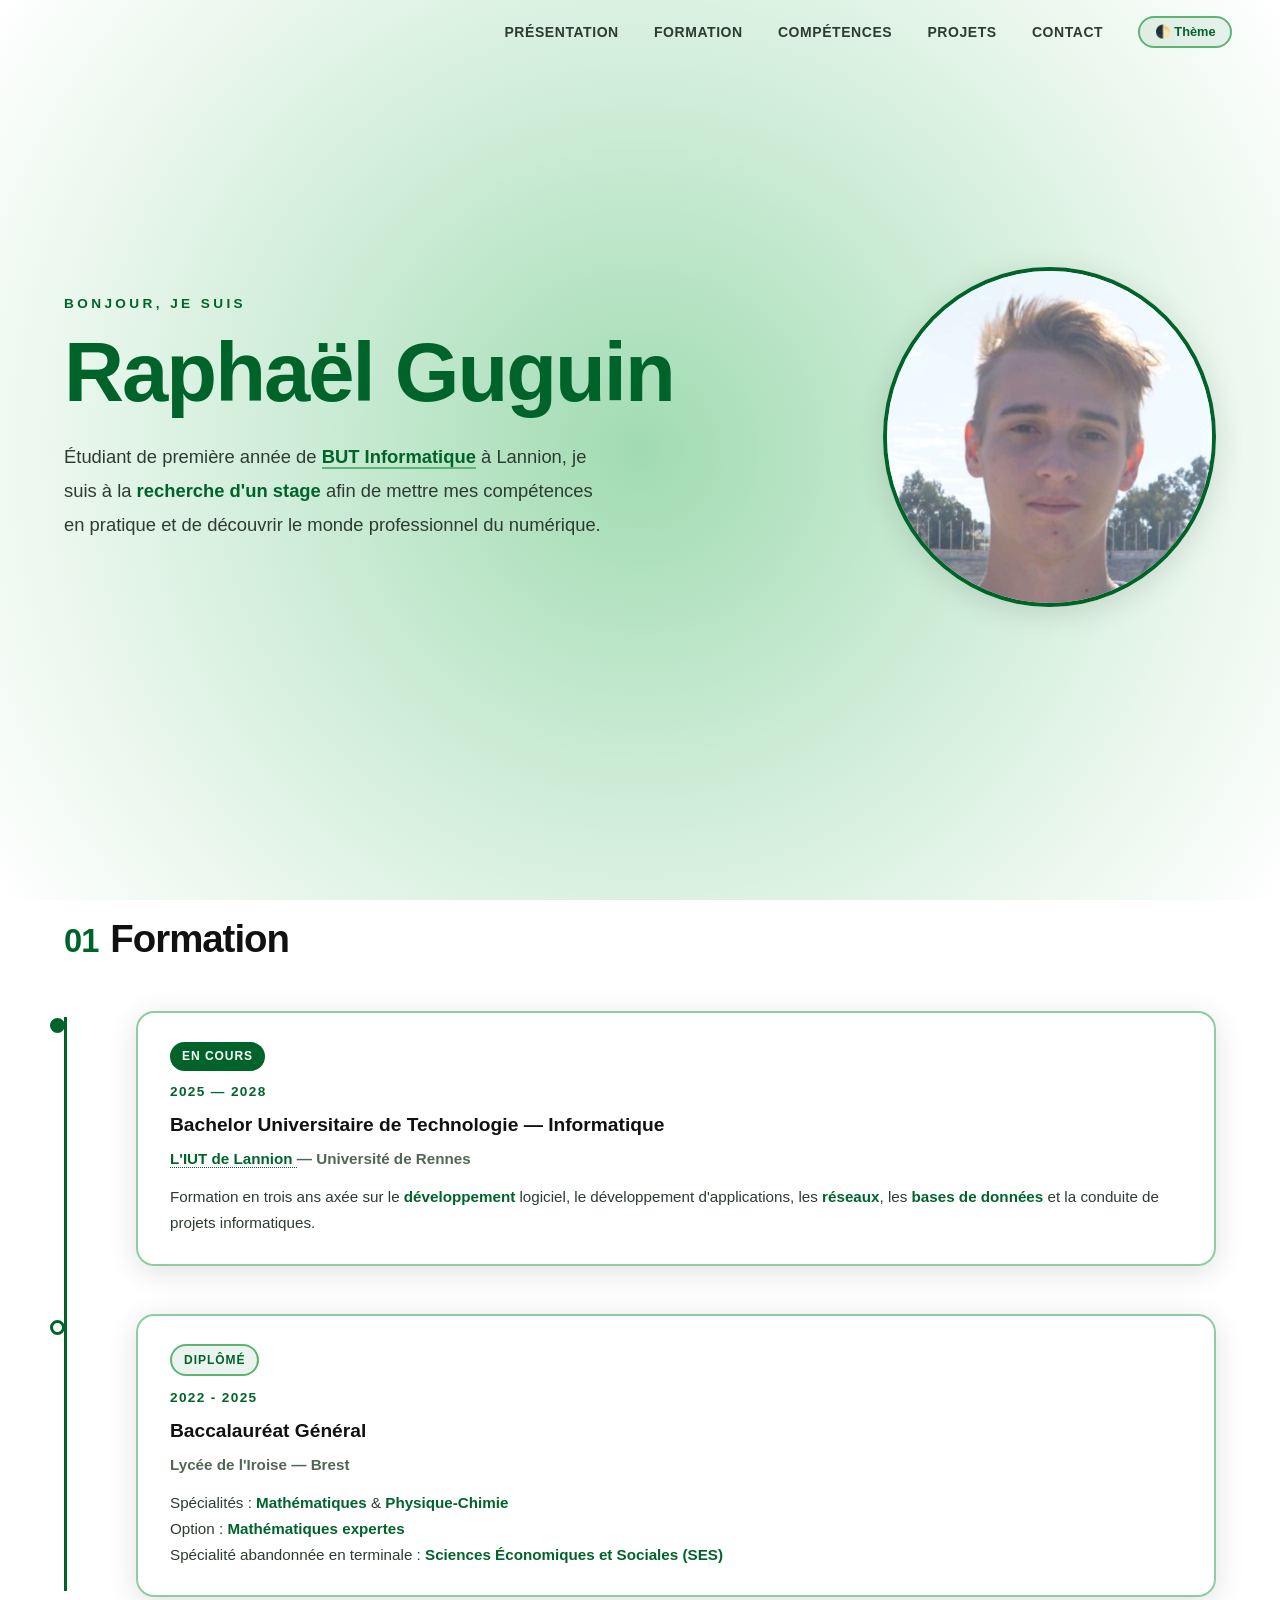
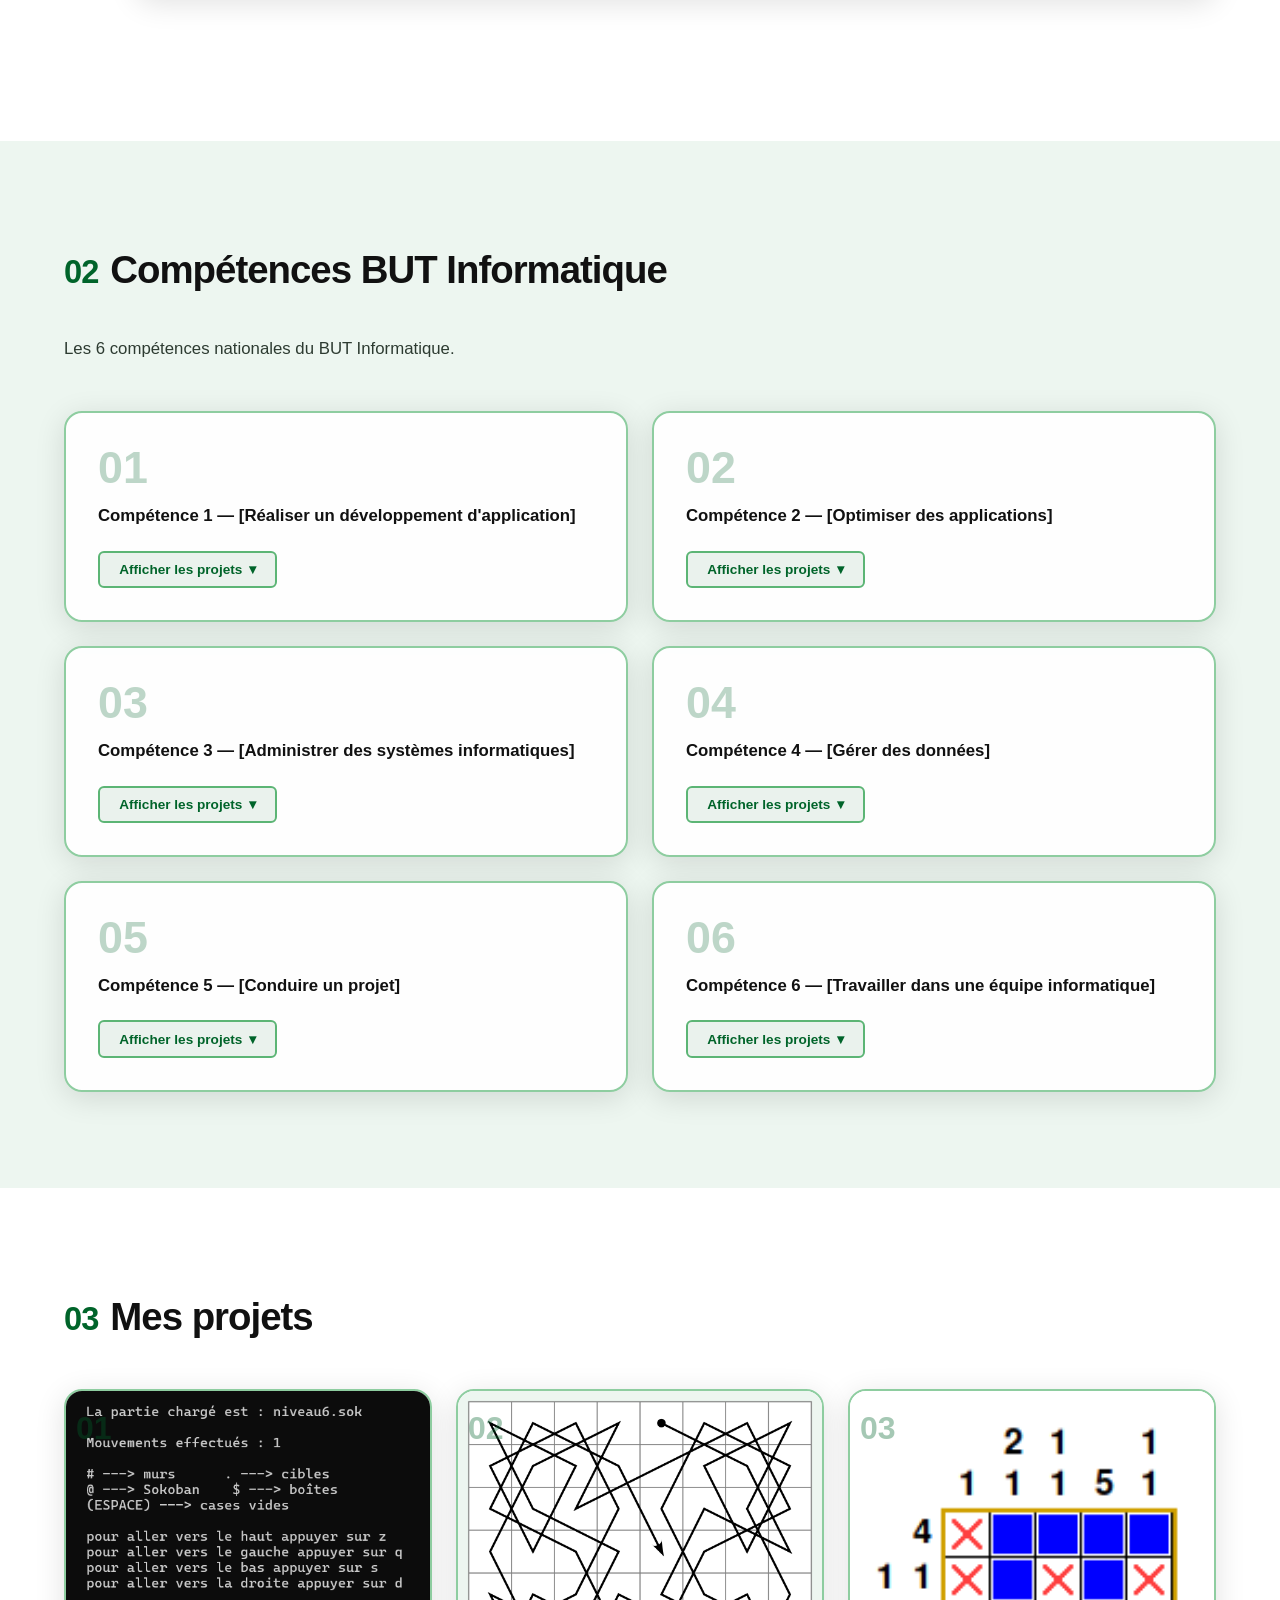
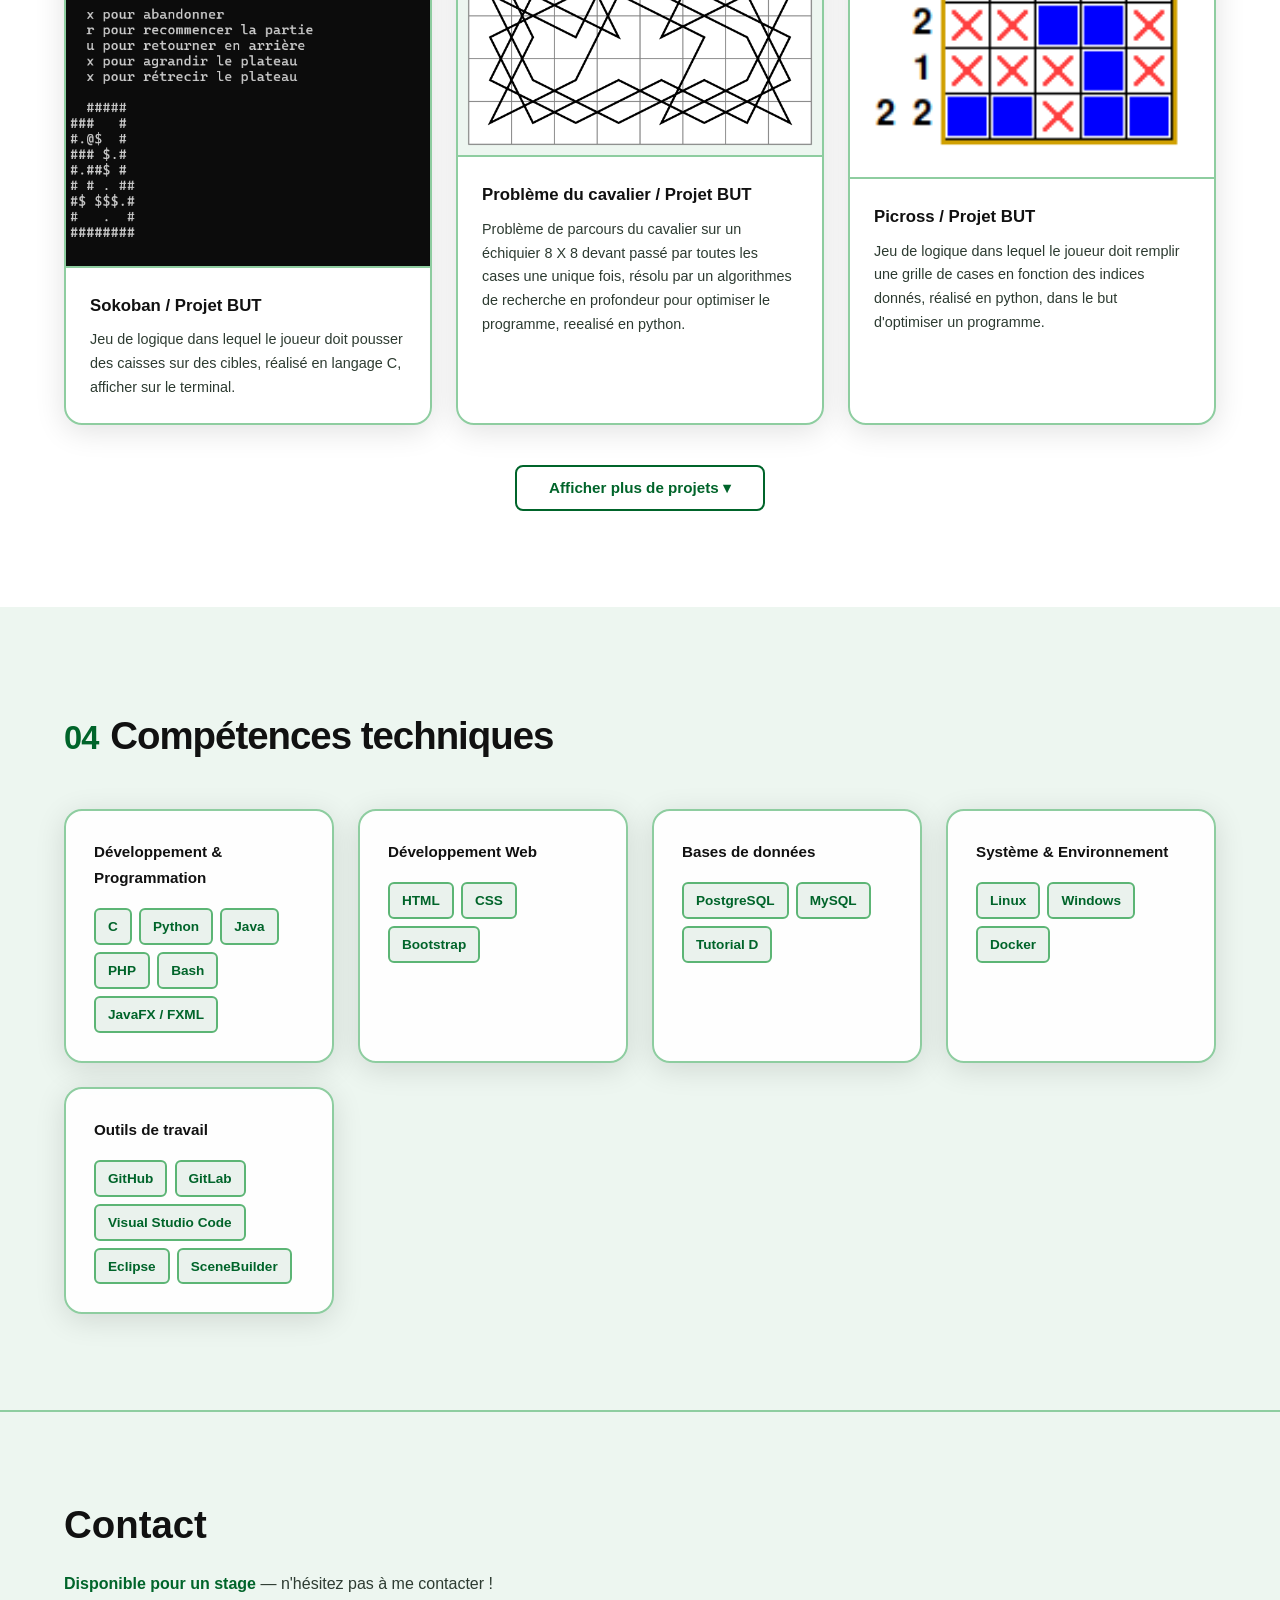
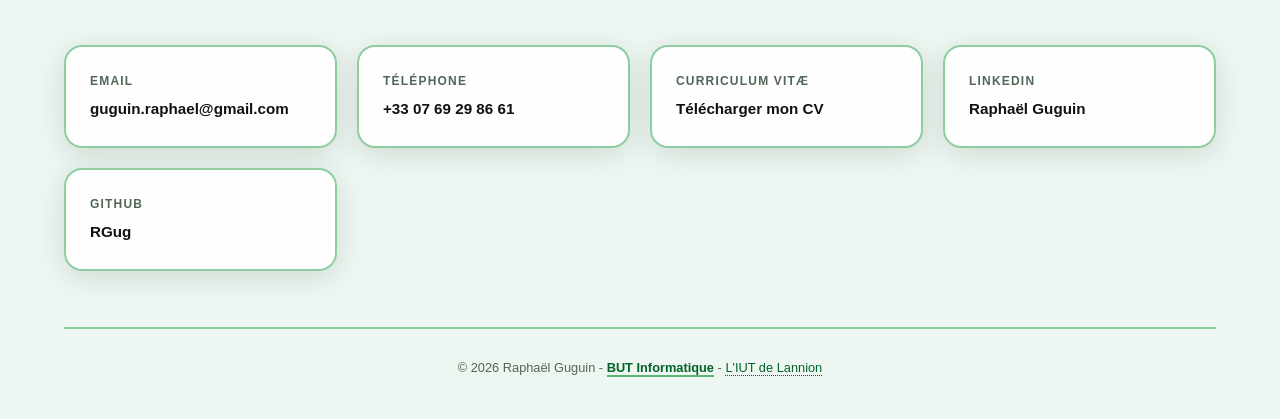
==== commit b32262b1: "Update index.html" ====
--- a/index.html
+++ b/index.html
@@ -137,7 +137,7 @@
           <div class="panneau-projets-lies" id="cp-2">
             <div class="liste-mini-projets">
               <div class="item-mini-projet" onclick="allerAuProjet('projet-2')">
-                <div class="image-mini-projet"><img src="images/Cavalier.png" alt="Projet 2" /></div>
+                <div class="image-mini-projet"><img src="images/cavalier.png" alt="Projet 2" /></div>
                 <p class="nom-mini-projet">Problème du cavalier</p>
               </div>
               <div class="item-mini-projet" onclick="allerAuProjet('projet-3')">
@@ -255,7 +255,7 @@
 
         <article class="carte-projet transition-apparition" id="projet-2">
           <div class="image-projet">
-            <img src="images/Cavalier.png" alt="Projet 2" />
+            <img src="images/cavalier.png" alt="Projet 2" />
             <span class="index-projet">02</span>
           </div>
           <div class="corps-projet">
@@ -525,4 +525,4 @@
   </script>
 
 </body>
-</html>+</html>
